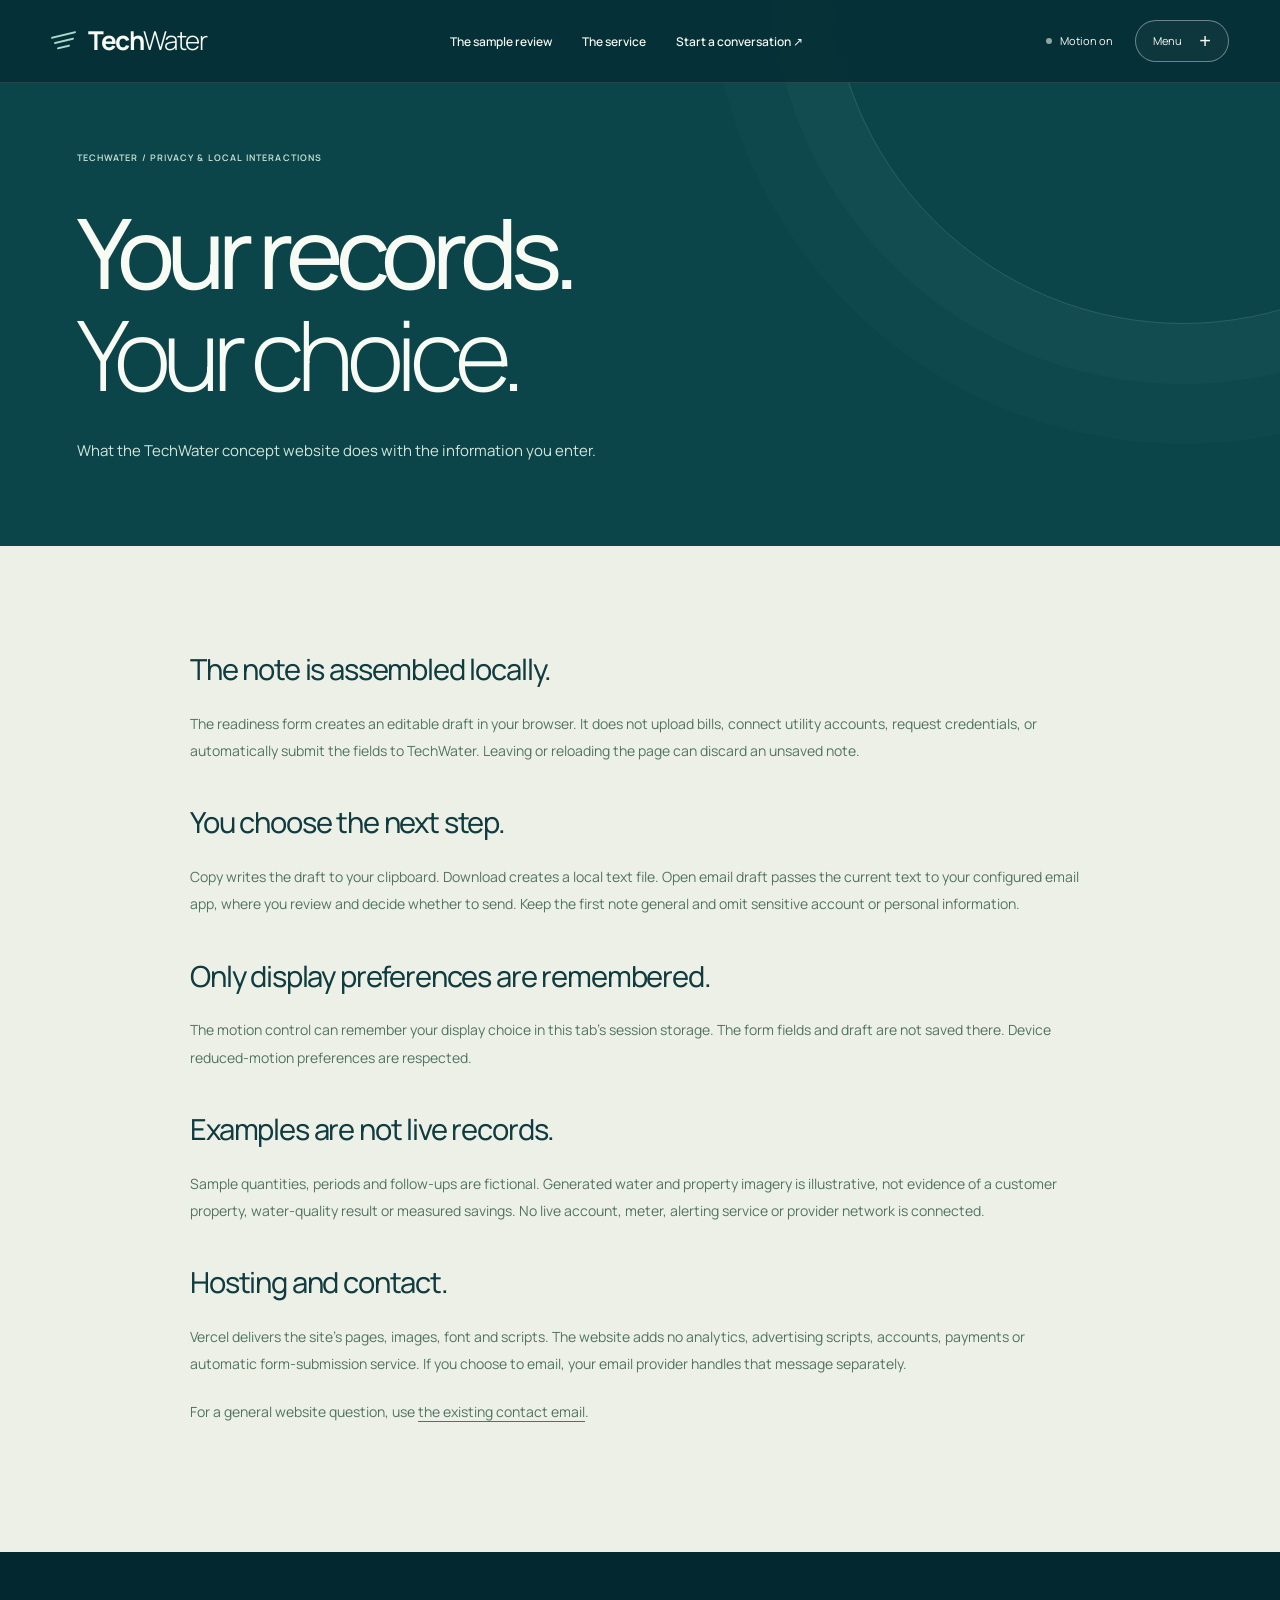
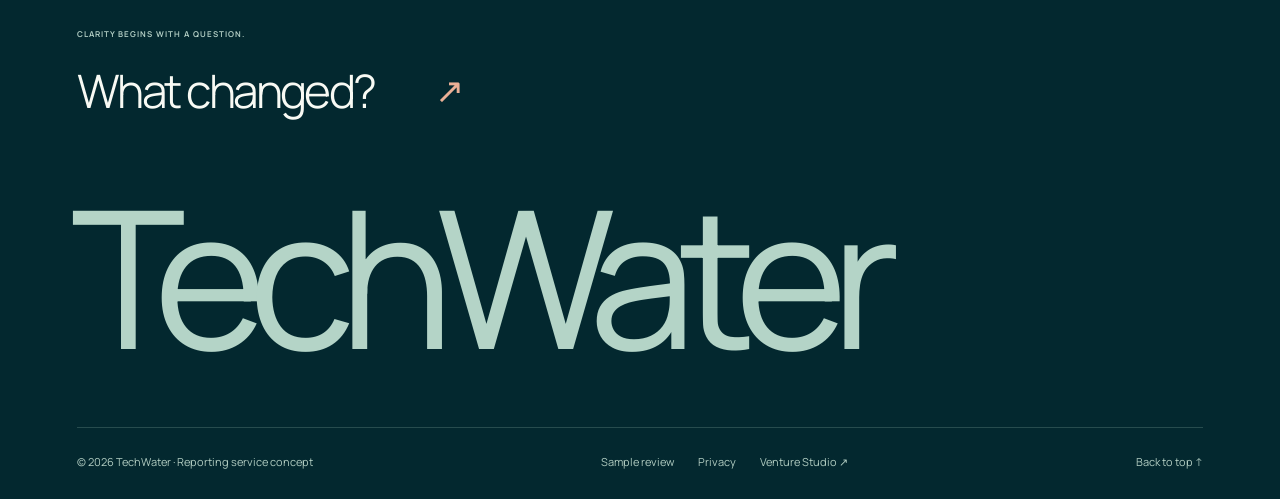
==== privacy/index.html @ 606f08ea "Redesign TechWater with an original water narrative and interactive sample review Introduce four dis" ====
<!doctype html><html lang="en" data-motion="off"><head><meta charset="utf-8"><meta name="viewport" content="width=device-width,initial-scale=1"><meta name="theme-color" content="#073a40"><title>Privacy and local drafts | TechWater</title><meta name="description" content="How TechWater handles local readiness drafts, display preferences, illustrative data and contact choices."><link rel="canonical" href="https://techwater.josephjilovec.com/privacy/"><meta property="og:type" content="website"><meta property="og:site_name" content="TechWater"><meta property="og:title" content="Privacy and local drafts | TechWater"><meta property="og:description" content="How TechWater handles local readiness drafts, display preferences, illustrative data and contact choices."><meta property="og:url" content="https://techwater.josephjilovec.com/privacy/"><meta property="og:image" content="https://techwater.josephjilovec.com/assets/water-horizon-1600.webp"><meta name="twitter:card" content="summary_large_image"><link rel="icon" href="/assets/favicon.svg" type="image/svg+xml"><link rel="preload" as="font" type="font/ttf" href="/assets/fonts/manrope-variable.ttf" crossorigin><link rel="stylesheet" href="/styles.css?v=water-story-1"><script src="/site.js?v=water-story-1" defer></script></head><body class="page-privacy"><a class="skip" href="#main">Skip to content</a><header class="site-header"><a class="brand" href="/" aria-label="TechWater home"><span class="water-mark" aria-hidden="true"><i></i><i></i><i></i></span><span>Tech<b>Water</b></span></a><nav class="desktop-nav" aria-label="Primary"><a href="/sample-review/">The sample review</a><a href="/#scope">The service</a><a href="/start/">Start a conversation ↗</a></nav><div class="header-controls"><button class="motion-toggle only-js" type="button" data-motion aria-pressed="false"><span class="motion-dot" aria-hidden="true"></span><span data-motion-label>Motion on</span></button><button class="menu-button only-js" type="button" data-menu aria-controls="water-menu" aria-expanded="false" aria-haspopup="dialog">Menu <span aria-hidden="true">+</span></button></div><div class="page-progress" aria-hidden="true"></div></header><dialog class="menu-dialog" id="water-menu" aria-labelledby="menu-title"><div class="menu-water" aria-hidden="true"><img class="" src="/assets/water-texture-1600.webp" srcset="/assets/water-texture-640.webp 640w, /assets/water-texture-1000.webp 1000w, /assets/water-texture-1600.webp 1600w" sizes="100vw" width="1600" height="900" alt="" loading="lazy" decoding="async"></div><div class="menu-inner"><div class="menu-top"><a class="brand" href="/"><span class="water-mark" aria-hidden="true"><i></i><i></i><i></i></span><span>Tech<b>Water</b></span></a><button class="close-button" type="button" data-close aria-label="Close menu">Close <span aria-hidden="true">×</span></button></div><p class="eyebrow" id="menu-title">A clearer view of water use</p><nav aria-label="Full site"><a href="/"><small>01</small><span>Water, in context.</span><b aria-hidden="true">↗</b></a><a href="/sample-review/"><small>02</small><span>The sample review.</span><b aria-hidden="true">↗</b></a><a href="/#scope"><small>03</small><span>The reporting service.</span><b aria-hidden="true">↗</b></a><a href="/start/"><small>04</small><span>Start with your records.</span><b aria-hidden="true">↗</b></a></nav><div class="menu-foot"><p>Bill-based reporting.<br>No new hardware required.</p><span>Service concept in development</span></div></div></dialog><main id="main"><section class="inner-hero"><p class="eyebrow">TechWater / Privacy & local interactions</p><h1>Your records.<br><em>Your choice.</em></h1><p>What the TechWater concept website does with the information you enter.</p></section><section class="privacy-section section"><article><h2>The note is assembled locally.</h2><p>The readiness form creates an editable draft in your browser. It does not upload bills, connect utility accounts, request credentials, or automatically submit the fields to TechWater. Leaving or reloading the page can discard an unsaved note.</p><h2>You choose the next step.</h2><p>Copy writes the draft to your clipboard. Download creates a local text file. Open email draft passes the current text to your configured email app, where you review and decide whether to send. Keep the first note general and omit sensitive account or personal information.</p><h2>Only display preferences are remembered.</h2><p>The motion control can remember your display choice in this tab’s session storage. The form fields and draft are not saved there. Device reduced-motion preferences are respected.</p><h2>Examples are not live records.</h2><p>Sample quantities, periods and follow-ups are fictional. Generated water and property imagery is illustrative, not evidence of a customer property, water-quality result or measured savings. No live account, meter, alerting service or provider network is connected.</p><h2>Hosting and contact.</h2><p>Vercel delivers the site’s pages, images, font and scripts. The website adds no analytics, advertising scripts, accounts, payments or automatic form-submission service. If you choose to email, your email provider handles that message separately.</p><p>For a general website question, use <a href="mailto:josephjilovec@pm.me?subject=TechWater%20website%20question">the existing contact email</a>.</p></article></section></main><footer class="site-footer"><div class="footer-heading"><p class="eyebrow">Clarity begins with a question.</p><a href="/start/">What changed?<span aria-hidden="true">↗</span></a></div><div class="footer-wordmark" aria-hidden="true">TechWater</div><div class="footer-bottom"><p>© 2026 TechWater · Reporting service concept</p><nav aria-label="Footer"><a href="/sample-review/">Sample review</a><a href="/privacy/">Privacy</a><a href="https://josephjilovec.com/portfolio/techwater">Venture Studio ↗</a></nav><a href="#main">Back to top ↑</a></div></footer></body></html>
---- styles.css ----
@font-face{font-family:Manrope;src:url('/assets/fonts/manrope-variable.ttf') format('truetype');font-weight:200 800;font-style:normal;font-display:swap}
:root{--deep:#052e35;--ink:#103c40;--teal:#0c6267;--aqua:#abd6cb;--paper:#edf0e6;--white:#f8faf4;--coral:#eab096;--line:#ffffff38;--scroll:0;--dive:0;color-scheme:dark}
*{box-sizing:border-box}html{scroll-behavior:smooth;scroll-padding-top:105px}body{margin:0;background:var(--deep);color:var(--white);font:400 15px/1.75 Manrope,Arial,sans-serif;-webkit-font-smoothing:antialiased}button,input,textarea,select{font:inherit}a{color:inherit;text-decoration:none}button{cursor:pointer;color:inherit}button:disabled{cursor:default}button,a{touch-action:manipulation}button{border:0}img,svg{display:block;max-width:100%;height:auto}h1,h2,h3,p{margin-top:0}p{margin-bottom:1.5em}em{font-style:normal;font-weight:300}button,input,textarea,select{border-radius:0}[hidden]{display:none!important}::selection{background:var(--aqua);color:var(--ink)}a:focus-visible,button:focus-visible,input:focus-visible,textarea:focus-visible,select:focus-visible,summary:focus-visible{outline:3px solid var(--coral);outline-offset:6px}.skip{position:fixed;z-index:200;top:-100px;left:15px;padding:13px 20px;background:var(--paper);color:var(--ink)}.skip:focus{top:12px}.only-js{display:none!important}.js .only-js{display:inline-flex!important}.eyebrow{font-size:9px;font-weight:650;line-height:1.8;letter-spacing:.12em;text-transform:uppercase}.section{padding:105px 6vw}.button{display:inline-flex;align-items:center;justify-content:space-between;gap:35px;border:1px solid transparent;border-radius:40px;min-height:53px;padding:15px 23px;font-size:12px;line-height:1.7;font-weight:600;transition:background .25s,transform .25s,color .25s}.button>span[aria-hidden]{font:400 22px/1 Arial}.button.light{background:var(--paper);color:var(--ink)}.button.light:hover{background:var(--aqua);transform:translateY(-3px)}.button.dark{background:var(--ink);color:var(--white)}.button.dark:hover{background:var(--teal);transform:translateY(-2px)}.button.outline{border-color:#ffffff8f;background:#ffffff08;color:var(--white)}.button.outline:hover{background:var(--paper);color:var(--ink)}.button.border{background:none;border-color:#6d8b85;color:var(--ink)}.button.border:hover{background:var(--ink);color:var(--paper)}.small-note{font-size:11px;line-height:1.9;color:#617a78}
.site-header{position:fixed;inset:0 0 auto;height:83px;padding:0 4vw;background:#052e35dd;backdrop-filter:blur(15px);border-bottom:1px solid #ffffff1c;z-index:70;display:flex;align-items:center;justify-content:space-between;gap:28px}.brand{display:inline-flex;align-items:center;gap:12px;font-size:26px;line-height:1.2;font-weight:720;letter-spacing:-.06em;white-space:nowrap}.brand b{font-weight:320}.water-mark{display:flex;flex-direction:column;gap:4px;width:25px;transform:skewY(-13deg);flex-shrink:0}.water-mark i{height:2px;background:var(--aqua);border-radius:10px}.water-mark i:nth-child(2){width:80%;align-self:center}.water-mark i:nth-child(3){width:55%;align-self:center}.desktop-nav{display:flex;gap:30px;align-items:center}.desktop-nav a{font-size:10px;font-weight:550;position:relative;padding-block:12px}.desktop-nav a:after{content:'';position:absolute;bottom:5px;left:0;width:100%;height:1px;background:var(--aqua);transform:scaleX(0);transform-origin:left;transition:transform .25s}.desktop-nav a:hover:after{transform:scaleX(1)}.header-controls{display:flex;gap:22px;align-items:center}.motion-toggle{display:flex;align-items:center;gap:8px;background:none;padding:12px 0;font-size:9px;white-space:nowrap;min-height:44px}.motion-dot{width:6px;height:6px;border-radius:50%;background:var(--aqua);box-shadow:0 0 0 4px #abd6cb15}.motion-toggle[aria-pressed=true] .motion-dot{background:#90a4a3;box-shadow:none}.menu-button{align-items:center;gap:17px;padding:10px 17px;border:1px solid #ffffff65;border-radius:30px;background:#ffffff09;font-size:11px;min-height:42px}.menu-button span{font:400 20px/1 Arial}.page-progress{position:absolute;bottom:-1px;left:0;height:1px;width:100%;background:var(--coral);transform:scaleX(var(--scroll));transform-origin:left}
/* A continuous water narrative, rendered with ordinary image layers. */
.water-hero{height:100svh;min-height:830px;max-height:1150px;padding:160px 6vw 0;position:relative;isolation:isolate;overflow:hidden;background:#073c43}.hero-water,.hero-shade{position:absolute;inset:0;z-index:-2}.hero-water img{width:100%;height:100%;object-fit:cover;object-position:center;will-change:transform}.hero-shade{z-index:-1;background:linear-gradient(90deg,#042e35df,#042e3566 57%,#042e3510),linear-gradient(0deg,#032830e8,transparent 70%)}.hero-intro{position:relative;z-index:3;max-width:860px}.hero-intro>.eyebrow{font-size:9px;margin:0 0 35px;color:#e5f2e9}.hero-intro h1{font-size:clamp(80px,10.5vw,173px);font-weight:480;line-height:.98;letter-spacing:-.085em;margin:0 0 34px}.hero-intro h1 em{font-weight:300}.hero-lede{font-size:19px;line-height:1.65;letter-spacing:-.02em;margin-bottom:30px}.hero-intro>.button{min-width:245px}.hero-report{position:absolute;right:6vw;top:31%;width:320px;z-index:2}.floating-source{position:absolute;width:200px;padding:19px 22px;border:1px solid #ffffff70;background:#e8f4e025;backdrop-filter:blur(13px);border-radius:3px;color:var(--white);box-shadow:0 15px 40px #001b2233}.floating-source span{display:block;font-size:7px;letter-spacing:.08em;font-weight:600}.floating-source b{display:block;font-size:35px;line-height:1.3;font-weight:450;letter-spacing:-.06em;margin-top:8px}.floating-source small{font-size:8px}.source-a{left:-90px;top:-70px;transform:rotate(-8deg)}.source-b{right:-8px;top:32px;transform:rotate(7deg)}.hero-report-glass{position:relative;margin-top:152px;padding:28px 30px 23px;border:1px solid #ffffff8a;background:#e8f4e034;backdrop-filter:blur(20px);border-radius:4px;box-shadow:0 30px 90px #021a2140;transform:rotate(-3deg)}.hero-report-glass>div:first-child{display:flex;justify-content:space-between;gap:12px;font-size:7px;letter-spacing:.07em}.hero-report-glass i{font-style:normal;color:#d8eadc}.hero-report-glass>strong{display:block;font-size:74px;line-height:1.2;font-weight:380;letter-spacing:-.085em;margin:25px 0 15px}.hero-report-glass>strong>span{font-size:.5em;letter-spacing:-.04em}.hero-report-glass>p{font-size:12px;line-height:1.8;margin-bottom:25px}.hero-report-rule{display:flex;justify-content:space-between;gap:20px;font-size:8px;border-top:1px solid #ffffff57;padding-top:17px}.hero-bottom{position:absolute;left:6vw;right:6vw;bottom:28px;display:flex;align-items:end;justify-content:space-between;gap:35px;font-size:9px;line-height:1.9}.hero-bottom>p{margin:0;max-width:350px}.hero-bottom>a{font-size:10px;display:flex;align-items:center;gap:18px;white-space:nowrap}.hero-bottom>a span{font-size:22px}.hero-bottom>span{font-size:8px;max-width:230px;text-align:right;color:#d1e5df}
.story-section{padding:110px 6vw 75px;position:relative;isolation:isolate;background:#062c32;overflow:clip}.story-water{position:absolute;inset:0;z-index:-2;pointer-events:none}.story-water img{height:100%;width:100%;object-fit:cover;opacity:.17}.story-section:after{content:'';position:absolute;inset:0;z-index:-1;background:linear-gradient(#062f36d9,#062a30a8 50%,#062a30f0)}.story-heading{max-width:1000px;margin-bottom:55px}.story-heading>.eyebrow{color:var(--aqua);margin-bottom:25px}.story-heading h2{font-size:clamp(55px,6.4vw,105px);font-weight:450;line-height:1.04;letter-spacing:-.07em;margin:0 0 27px}.story-heading>p:last-child{font-size:13px;color:#b9d3cc}.story-layout{display:grid;grid-template-columns:1.05fr .95fr;gap:8vw;align-items:start}.story-visual{position:sticky;top:130px;border:1px solid #b8dbcc50;background:#d8f0dc0b;border-radius:5px;min-height:550px;backdrop-filter:blur(12px);overflow:hidden}.story-visual-top{display:flex;justify-content:space-between;gap:20px;padding:25px;font-size:7px;font-weight:600;letter-spacing:.09em;border-bottom:1px solid #b8dbcc25}.story-scenes{height:430px;position:relative}.story-scene{position:absolute;inset:0;opacity:0;transform:translateY(15px);transition:opacity .45s,transform .65s;pointer-events:none;padding:25px}.story-scene.is-current{opacity:1;transform:none}.story-visual-foot{display:flex;justify-content:space-between;align-items:center;gap:20px;padding:20px 25px;border-top:1px solid #b8dbcc25;font-size:6px;letter-spacing:.07em;color:#b9d1ca}.scene-progress{display:flex;gap:6px}.scene-progress i{display:block;width:5px;height:5px;background:#d7ebdf44;border-radius:50%}.scene-progress i.active{background:var(--coral)}.story-chapters{min-width:0}.story-chapter{min-height:78svh;display:flex;flex-direction:column;justify-content:center;padding:60px 0;scroll-margin-top:135px}.story-chapter>.eyebrow{font-size:8px;color:var(--aqua);margin-bottom:25px}.story-chapter h3{font-size:clamp(33px,3.7vw,62px);line-height:1.13;font-weight:410;letter-spacing:-.06em;margin:0 0 28px}.story-chapter>p:not(.eyebrow){font-size:14px;line-height:1.95;max-width:470px;color:#d0e2db}.story-chapter>.chapter-note{padding-top:22px;border-top:1px solid #bad7cb3b;font-size:11px!important;color:#a5c4bb!important;max-width:420px!important}.inline-scene{display:none}.scene-sources{height:100%;position:relative}.source-card{position:absolute;width:240px;background:#f2f4e7;color:var(--ink);padding:24px 26px;box-shadow:0 15px 35px #001b2530;border-radius:3px;left:3%;top:30px;transform:rotate(-7deg)}.source-card+ .source-card{left:auto;right:1%;top:175px;transform:rotate(7deg);background:#cae4d6}.source-card>div{display:flex;justify-content:space-between;gap:20px;font-size:7px;font-weight:650;letter-spacing:.07em;border-bottom:1px solid #7c999073;padding-bottom:15px}.source-card strong{display:block;font-size:43px;line-height:1.25;letter-spacing:-.065em;font-weight:450;margin-top:18px}.source-card p{font-size:10px;margin:6px 0 22px}.source-bottom{font-size:6px;letter-spacing:.06em;border-top:1px solid #7c999073;display:block;padding-top:14px}.scene-comparison{padding:17px 7px}.scene-comparison>.eyebrow{color:var(--aqua);font-size:7px}.scene-number{font-size:90px;font-weight:350;line-height:1.1;letter-spacing:-.09em;margin:23px 0 13px}.scene-number>span{font-size:.5em}.scene-comparison>p{font-size:14px;line-height:1.8;color:#d2e5dc}.mini-bars{margin:25px 0 25px}.mini-bars>div{display:grid;grid-template-columns:13px 1fr 83px;align-items:center;gap:12px;margin-bottom:17px;font-size:8px}.mini-bars i{display:block;width:var(--bar);height:9px;background:var(--aqua);border-radius:10px}.mini-bars>div:last-child i{background:var(--coral)}.mini-bars b{font-weight:450;white-space:nowrap;text-align:right}.scene-unit{font-size:6px;letter-spacing:.08em;color:#b7d3c8}.scene-context{height:100%;position:relative;display:flex;align-items:center;justify-content:center;flex-direction:column;padding-top:45px}.scene-context>.eyebrow{position:absolute;top:10px;left:5px;font-size:7px;color:var(--aqua)}.question-orb{width:150px;height:150px;display:flex;align-items:center;justify-content:center;border:1px solid #d1eddd8a;border-radius:50%;font-size:85px;line-height:1;font-weight:250;box-shadow:0 0 0 24px #d1eddd08,0 0 0 48px #d1eddd04}.context-orbit{position:absolute;border:1px solid #d1eddd73;border-radius:25px;padding:8px 13px;font-size:9px;background:#0e434bd9}.orbit-one{left:0;top:85px}.orbit-two{right:0;top:147px}.orbit-three{left:14%;top:245px}.scene-context>p{text-align:center;margin:48px 0 0;font-size:12px;color:#ccdfd5;line-height:1.9}.scene-action{padding:10px 5px}.scene-action>div:first-child{display:flex;justify-content:space-between;align-items:center;gap:15px;font-size:6px;color:var(--aqua)}.scene-action>div>b{font-size:6px;font-weight:550;border:1px solid #a3c7b87d;border-radius:20px;padding:5px 7px;white-space:nowrap}.scene-action h3{font-size:35px;font-weight:350;letter-spacing:-.06em;line-height:1.2;margin:40px 0 19px}.scene-action>p{font-size:11px;color:#c7e0d5}.scene-action dl{margin:23px 0}.scene-action dl>div{display:grid;grid-template-columns:70px 1fr;gap:20px;border-top:1px solid #a3c7b84d;padding:15px 0;font-size:9px}.scene-action dt{font-weight:600}.scene-action dd{margin:0;color:#c0dace}.story-ending{display:flex;justify-content:space-between;align-items:center;gap:40px;margin-top:30px;padding-top:40px;border-top:1px solid #9ebfb54f}.story-ending p{font-size:13px;line-height:1.9;color:#c6ded3;margin:0}.story-ending .button{font-size:11px}
.property-section{height:750px;padding:90px 6vw;position:relative;isolation:isolate;display:flex;align-items:end;overflow:hidden}.property-section figure{position:absolute;inset:0;z-index:-2;margin:0}.property-section img{width:100%;height:100%;object-fit:cover;object-position:center}.property-section figcaption{position:absolute;bottom:20px;left:6vw;font-size:8px;color:#e9f0e5;z-index:2}.property-shade{position:absolute;inset:0;z-index:-1;background:linear-gradient(90deg,#062e36d4,#062e3630 75%),linear-gradient(0deg,#062c35b9,transparent)}.property-section>div:last-child{max-width:780px}.property-section h2{font-size:clamp(60px,7vw,115px);font-weight:420;letter-spacing:-.075em;line-height:1.04;margin:25px 0 30px}.property-section p:not(.eyebrow){max-width:440px;font-size:14px;line-height:1.9;color:#e6eee3}.scope-section{display:grid;grid-template-columns:1fr 1fr;gap:70px 8vw;background:var(--paper);color:var(--ink)}.scope-section>.scope-boundary{grid-column:1/-1}.scope-section h2{font-size:clamp(43px,4.8vw,78px);line-height:1.1;font-weight:450;letter-spacing:-.065em;margin:28px 0}.scope-section>div>p:not(.eyebrow){font-size:14px;line-height:1.95;color:#526f6d;max-width:530px}.scope-label{font-size:7px;font-weight:650;letter-spacing:.08em;border-bottom:1px solid #9eb5ad;padding-bottom:7px;display:inline-block;margin-top:13px}.scope-list article{display:grid;grid-template-columns:30px 1fr;gap:25px;padding:28px 0;border-top:1px solid #b0c1b8}.scope-list article:last-child{border-bottom:1px solid #b0c1b8}.scope-list article>span{font-size:9px;padding-top:8px;color:#5c817b}.scope-list h3{font-size:27px;line-height:1.3;letter-spacing:-.04em;font-weight:450;margin:0 0 15px}.scope-list p{font-size:12px;line-height:1.9;color:#5c7772;margin:0;max-width:420px}.scope-boundary{display:flex;justify-content:space-between;align-items:start;gap:50px;border-top:1px solid #a8bdb4;padding-top:32px}.scope-section .scope-boundary>p{font-size:11px!important;margin:0;max-width:780px}.scope-boundary>a{font-size:10px;white-space:nowrap;border-bottom:1px solid #799e91;padding-bottom:4px;margin-top:5px}.next-section{background:#0d4b4f;display:grid;grid-template-columns:1.2fr .8fr;gap:25px 8vw;align-items:end}.next-section>.eyebrow{grid-column:1/-1;margin:0;color:var(--aqua)}.next-section h2{font-size:clamp(55px,6.5vw,105px);font-weight:400;line-height:1.06;letter-spacing:-.07em;margin:0}.next-section>div{max-width:370px;padding-bottom:6px}.next-section>div>p{font-size:14px;line-height:1.9;color:#c5dcd1;margin-bottom:28px}.site-footer{padding:75px 6vw 28px;background:#03282f;overflow:hidden}.footer-heading>.eyebrow{font-size:8px;color:#b6d1c7;margin-bottom:20px}.footer-heading>a{display:inline-flex;align-items:center;gap:60px;font-size:clamp(26px,3.6vw,55px);letter-spacing:-.055em;line-height:1.3;font-weight:350}.footer-heading>a>span{font:400 35px Arial;color:var(--coral)}.footer-wordmark{font-size:15vw;line-height:1.15;font-weight:420;letter-spacing:-.09em;color:#b4d4c7;margin:45px -6px 40px}.footer-bottom{display:flex;justify-content:space-between;align-items:center;gap:30px;border-top:1px solid #a7ccbb38;padding-top:24px;color:#b1ccc1;font-size:8px}.footer-bottom p{margin:0}.footer-bottom nav{display:flex;gap:24px}.footer-bottom>a{white-space:nowrap}
/* Readable linked pages for the actual service and inquiry. */
.inner-hero{padding:150px 6vw 80px;background:#0b454a;position:relative;overflow:hidden}.inner-hero:after{content:'';position:absolute;width:55vw;height:55vw;right:-20%;top:-70%;border:1px solid #c6e5d52b;border-radius:50%;box-shadow:0 0 0 60px #c6e5d506,0 0 0 120px #c6e5d504}.inner-hero>.eyebrow{color:#c1dfd1;margin-bottom:35px}.inner-hero h1{font-size:clamp(60px,7.6vw,125px);font-weight:450;line-height:1.05;letter-spacing:-.075em;margin:0 0 32px;position:relative;z-index:1}.inner-hero>p:last-child{font-size:15px;line-height:1.9;max-width:650px;color:#d2e6da;position:relative;z-index:1;margin:0}.review-section{background:var(--paper);color:var(--ink);padding-top:50px}.review-meta{display:flex;justify-content:space-between;align-items:center;gap:25px;padding-bottom:27px;border-bottom:1px solid #afc2b7;font-size:8px;font-weight:650;letter-spacing:.05em}.review-meta button,.static-report{font:500 10px Manrope,Arial;background:none;padding:5px 0;border-bottom:1px solid #8ca99c;letter-spacing:0}.review-meta .static-report{margin-left:auto}.js .review-meta .static-report{display:none}.review-source{display:grid;grid-template-columns:1fr 1fr;gap:8vw;padding:65px 0 70px;align-items:center}.review-section h2{font-size:clamp(32px,3.6vw,56px);font-weight:450;letter-spacing:-.055em;line-height:1.15;margin:23px 0}.review-source>div>p:not(.eyebrow){font-size:13px;color:#607b73;max-width:430px;line-height:1.9}.review-source table{border-collapse:collapse;width:100%;text-align:left;font-size:12px}.review-source caption{text-align:left;font-size:8px;font-weight:650;padding-bottom:20px}.review-source td,.review-source th{padding:19px 10px 19px 0;border-top:1px solid #a7bdb1;white-space:nowrap}.review-source thead th{font-size:8px;text-transform:uppercase;letter-spacing:.07em;color:#4f7669}.review-source tbody th{font-weight:550}.comparison-section{border-top:1px solid #9eb8aa;padding:65px 0 60px}.comparison-heading{display:flex;align-items:end;justify-content:space-between;gap:40px;margin-bottom:40px}.comparison-heading h2{margin-bottom:0}.comparison-controls{display:flex;border:1px solid #88a89a;border-radius:25px;padding:4px;gap:4px;white-space:nowrap}.comparison-controls button{font-size:10px;padding:10px 15px;border-radius:25px;background:transparent;color:var(--ink)}.comparison-controls button[aria-pressed=true]{background:var(--ink);color:var(--paper)}.usage-chart{background:#dae5d9;border:1px solid #c3d3c5;border-radius:5px;padding:40px 45px 30px}.chart-row{display:grid;grid-template-columns:100px 1fr 150px;gap:30px;align-items:center;padding:15px 0}.chart-row>div:first-child strong{display:block;font-size:13px;font-weight:550}.chart-row>div:first-child span{font-size:9px;color:#58776a}.usage-track{height:17px;background:#9fbaab50;border-radius:20px;overflow:hidden}.usage-track i{display:block;height:100%;background:var(--teal);border-radius:20px;transition:width .65s cubic-bezier(.16,1,.3,1)}.chart-row:nth-child(2) .usage-track i{background:#b37c64}.chart-row>b{font-size:13px;text-align:right;font-weight:600}.change-callout{display:flex;align-items:center;gap:40px;border-top:1px solid #9eb9a9;margin-top:30px;padding-top:25px}.change-callout>strong{font-size:68px;line-height:1.2;font-weight:350;letter-spacing:-.08em;white-space:nowrap}.change-callout>p{font-size:12px;line-height:1.9;color:#4e7263;margin:0;max-width:370px}.formula-line{display:flex;align-items:center;justify-content:center;gap:50px;padding:25px;border-bottom:1px solid #acbfb1;font-size:11px;color:#466e5d}.comparison-section>.small-note{font-size:10px;margin-top:22px;max-width:850px}.context-section{display:grid;grid-template-columns:1fr 1fr;gap:8vw;border-top:1px solid #9eb8aa;padding-top:65px}.context-section>div>p:not(.eyebrow){font-size:13px;color:#587a6b;line-height:1.9}.context-controls{display:flex;flex-wrap:wrap;gap:8px;margin:30px 0}.context-controls button{font-size:9px;border:1px solid #8aaa9b;border-radius:25px;padding:9px 12px;background:none;color:var(--ink)}.context-controls button[aria-pressed=true]{background:var(--ink);color:var(--paper)}.context-response{border-left:2px solid #487c66;padding-left:20px}.context-response>span{font-size:7px;font-weight:650;letter-spacing:.08em;color:#547c68}.context-response p{font-size:13px;line-height:1.9;color:#315b49;margin-top:15px;max-width:480px}.followup-ticket{background:#0b454a;color:var(--paper);padding:32px;border:1px solid #36656a;border-radius:4px;align-self:start}.followup-ticket>div{display:flex;justify-content:space-between;gap:20px;align-items:center;font-size:7px;font-weight:600;letter-spacing:.05em}.followup-ticket>div>b{font-size:6px;border:1px solid #abcbbd77;border-radius:20px;padding:5px 8px;white-space:nowrap}.followup-ticket h3{font-size:30px;font-weight:350;line-height:1.2;letter-spacing:-.05em;margin:35px 0}.followup-ticket dl{margin:0}.followup-ticket dl>div{display:grid;grid-template-columns:80px 1fr;gap:22px;padding:18px 0;border-top:1px solid #9dbfaf54;font-size:10px;line-height:1.9}.followup-ticket dt{font-weight:600}.followup-ticket dd{margin:0;color:#c1dacf}.readiness-section{background:var(--paper);color:var(--ink);display:grid;grid-template-columns:.85fr 1.15fr;gap:10vw;align-items:start;padding-top:75px}.readiness-section aside{position:sticky;top:130px}.readiness-section aside h2{font-size:clamp(32px,3.9vw,63px);font-weight:400;letter-spacing:-.06em;line-height:1.14;margin:24px 0 28px}.readiness-section aside>p:not(.eyebrow){font-size:13px;line-height:1.9;color:#5f7e6f;max-width:410px}.readiness-count{display:flex;align-items:end;gap:25px;border-block:1px solid #a9bfae;padding:23px 0;margin:30px 0}.readiness-count>strong{font-size:75px;font-weight:320;line-height:1;letter-spacing:-.09em}.readiness-count>strong>span{font-size:.42em;color:#789582;letter-spacing:-.05em;padding-left:8px}.readiness-count>span{font-size:7px;letter-spacing:.09em;font-weight:600;padding-bottom:7px}.readiness-section aside .small-note{font-size:10px!important}.readiness-form{min-width:0}.readiness-form fieldset{border:0;padding:0;margin:0 0 30px;min-width:0}.readiness-form legend{font-size:25px;font-weight:450;letter-spacing:-.04em;margin-bottom:25px;padding:0}.check-option{display:flex;gap:17px;align-items:center;padding:19px 0;border-top:1px solid #b0c4b4;cursor:pointer;font-size:12px}.check-option:last-child{border-bottom:1px solid #b0c4b4}.check-option input{appearance:none;width:20px;height:20px;background:none;border:1px solid #819f8c;border-radius:50%;flex-shrink:0;margin:0;cursor:pointer}.check-option input:checked{background:var(--teal);box-shadow:inset 0 0 0 4px var(--paper);border-color:var(--teal)}.readiness-form>label,.draft-result>label{display:block;font-size:11px;font-weight:600;margin:28px 0 12px}.readiness-form>label>span{color:#76917e;font-weight:400}.readiness-form select,.readiness-form textarea{display:block;width:100%;border:1px solid #9fb7a4;border-radius:4px;padding:16px 18px;font-size:12px;line-height:1.9;background:#f8faf0;color:var(--ink)}.readiness-form textarea{resize:vertical}.readiness-form>button[type=submit]{margin-top:25px}.readiness-form>.small-note{font-size:10px;max-width:530px;margin-top:22px}.readiness-form noscript{font-size:12px}.readiness-form noscript a{text-decoration:underline}.draft-result{margin-top:40px;border-top:1px solid #9db9a5;padding-top:35px;scroll-margin-top:110px}.draft-result>h2{font-size:40px;line-height:1.2;font-weight:400;letter-spacing:-.055em;margin:20px 0 30px}.draft-actions{display:flex;flex-wrap:wrap;gap:9px;margin-top:25px}.draft-actions .button{font-size:9px;padding:12px 16px;min-height:45px;gap:15px}.draft-result>p[role=status]{font-size:10px;color:#527760;margin-top:20px;line-height:1.9}.privacy-section{background:var(--paper);color:var(--ink)}.privacy-section>article{max-width:900px;margin:auto}.privacy-section h2{font-size:29px;font-weight:450;line-height:1.3;letter-spacing:-.04em;margin:40px 0 21px}.privacy-section h2:first-child{margin-top:0}.privacy-section p{font-size:14px;line-height:1.95;color:#527364}.privacy-section a{text-decoration:underline;text-underline-offset:4px}
/* Native accessible overlays and a calm motion layer. */
dialog:not([open]){display:none}dialog{border:0;padding:0;color:var(--white);background:var(--deep);overscroll-behavior:contain}dialog::backdrop{background:#022329dc;backdrop-filter:blur(10px)}html:has(dialog[open]){overflow:hidden}.menu-dialog{inset:0;margin:0;width:100%;max-width:none;height:100%;max-height:none;overflow-y:auto;isolation:isolate}.menu-water{position:absolute;inset:0;z-index:-2}.menu-water img{width:100%;height:100%;object-fit:cover;opacity:.25}.menu-dialog:after{content:'';position:absolute;inset:0;background:#062c34ab;z-index:-1;pointer-events:none}.menu-inner{padding:27px 6vw 40px;min-height:100%;display:flex;flex-direction:column}.menu-top{display:flex;justify-content:space-between;align-items:center;gap:30px;padding-bottom:25px;border-bottom:1px solid #c0dbcc40}.close-button{display:flex;align-items:center;gap:20px;border:1px solid #d1e6d985;background:none;border-radius:30px;font-size:11px;padding:10px 17px;min-height:44px}.close-button span{font:400 23px/1 Arial}.menu-inner>.eyebrow{margin:35px 0 16px;color:var(--aqua);font-size:8px}.menu-inner nav{flex:1}.menu-inner nav>a{display:flex;gap:35px;align-items:center;padding:25px 0;border-bottom:1px solid #c0dbcc40;transition:color .3s,padding .3s}.menu-inner nav>a:hover{color:var(--aqua);padding-left:15px}.menu-inner nav small{font-size:9px;color:var(--aqua);min-width:20px}.menu-inner nav span{font-size:clamp(35px,5.3vw,85px);font-weight:350;letter-spacing:-.065em;line-height:1.18}.menu-inner nav b{font:400 42px/1 Arial;margin-left:auto;color:var(--aqua)}.menu-foot{display:flex;justify-content:space-between;align-items:end;gap:35px;padding-top:35px;font-size:9px;color:#bed7c9}.menu-foot p{margin:0;line-height:1.9}.menu-foot>span{font-size:8px}.report-dialog{width:min(1000px,94vw);max-height:90svh;margin:auto;overflow-y:auto;background:#edf0e6;color:var(--ink);border-radius:5px}.report-dialog-top{position:sticky;top:0;z-index:2;background:var(--deep);color:var(--paper);display:flex;justify-content:space-between;align-items:center;gap:30px;padding:22px 25px;font-size:10px}.report-dialog-top button{padding:8px 12px;border:1px solid #ffffff80;border-radius:25px;background:none;font-size:10px}.report-dialog>img{width:100%;height:auto;background:white}.report-dialog>p{font-size:10px;line-height:1.8;margin:20px 25px}.report-dialog>p a{text-decoration:underline;text-underline-offset:3px}
@keyframes waterDrift{0%,100%{transform:scale(1.015) translateY(0)}50%{transform:scale(1.06) translateY(-8px)}}@keyframes reportFloat{0%,100%{transform:translateY(0)}50%{transform:translateY(-12px)}}@keyframes overlayIn{from{opacity:0;transform:translateY(18px)}to{opacity:1;transform:translateY(0)}}html[data-motion=on] .hero-water img{animation:waterDrift 24s ease-in-out infinite}html[data-motion=on] .hero-report{animation:reportFloat 8s ease-in-out infinite}html[data-motion=on] dialog[open] .menu-inner{animation:overlayIn .4s ease-out both}.js.reveal-ready [data-reveal]{transition:opacity .8s,transform 1s cubic-bezier(.16,1,.3,1)}.js.reveal-ready [data-reveal=waiting]{opacity:0;transform:translateY(25px)}html[data-motion=off] *,html[data-motion=off] *:before,html[data-motion=off] *:after{animation:none!important;transition:none!important;scroll-behavior:auto!important}
@media(min-width:1600px){.hero-report{width:390px;right:8vw;top:32%}.floating-source{width:230px}.hero-report-glass>strong{font-size:90px}.hero-intro h1{font-size:10.5vw}.water-hero{max-height:1250px}.hero-intro>.eyebrow{margin-bottom:45px}}
@media(max-width:1150px){.desktop-nav{gap:20px}.desktop-nav a{font-size:9px}.header-controls{gap:16px}.brand{font-size:24px}.site-header{gap:20px}.water-hero{padding-top:155px}.hero-intro h1{font-size:10.3vw}.hero-report{right:5vw;width:280px;top:34%}.floating-source{width:180px;padding:17px 19px}.floating-source b{font-size:31px}.source-a{left:-45px;top:-65px}.hero-report-glass{padding:25px 26px 22px;margin-top:145px}.hero-report-glass>strong{font-size:65px}.hero-intro{max-width:700px}.hero-lede{font-size:17px}.story-layout{gap:6vw;grid-template-columns:1fr 1fr}.story-visual{min-height:515px}.story-scenes{height:400px}.source-card{width:210px;padding:23px}.source-card strong{font-size:37px}.source-card+.source-card{top:163px}.scene-number{font-size:80px}.story-chapter{min-height:75svh}.scene-action h3{font-size:29px}.scene-action dl>div{grid-template-columns:60px 1fr;gap:15px}.context-orbit{font-size:8px}.orbit-three{left:4%;top:245px}.story-visual-top{padding:22px;font-size:6px}.story-visual-foot{padding-inline:22px;font-size:5px}.scope-section{gap:60px 6vw}.scope-list h3{font-size:24px}.scope-boundary{gap:35px}.readiness-section{gap:7vw}.section{padding-block:85px}.chart-row{grid-template-columns:85px 1fr 130px;gap:25px}.usage-chart{padding:32px}.followup-ticket{padding:27px}}
@media(max-width:900px){.site-header{height:76px}.desktop-nav{gap:17px}.desktop-nav a:last-child{display:none}.header-controls{gap:15px}.motion-toggle{font-size:8px}.brand{font-size:23px;gap:9px}.menu-button{font-size:10px;padding:9px 14px}.water-hero{min-height:850px;padding-top:145px}.hero-intro h1{font-size:11vw;max-width:600px}.hero-intro>.eyebrow{font-size:8px;max-width:400px}.hero-report{width:250px;right:5vw;top:38%}.hero-report-glass{padding:22px;margin-top:135px}.hero-report-glass>strong{font-size:60px;margin-top:24px}.hero-report-glass>p{font-size:11px}.floating-source{width:160px;padding:15px}.source-a{left:-25px}.source-b{right:-2px;top:35px}.floating-source b{font-size:28px}.floating-source span{font-size:6px}.hero-lede{font-size:16px;max-width:280px}.hero-intro>.button{min-width:220px;font-size:11px}.hero-bottom{font-size:8px;gap:25px}.hero-bottom>p{max-width:270px}.hero-bottom>span{max-width:160px;font-size:7px}.story-heading h2{font-size:7.3vw}.story-layout{gap:5vw}.story-visual{top:120px;min-height:470px}.story-scenes{height:355px}.story-scene{padding:20px}.source-card{width:170px;padding:20px}.source-card>div{font-size:5px}.source-card strong{font-size:30px}.source-card p{font-size:8px}.source-card+.source-card{top:145px;right:0}.source-card{left:0}.source-bottom{font-size:5px}.scene-comparison{padding:12px 0}.scene-number{font-size:65px;margin-top:20px}.scene-comparison>p{font-size:11px}.mini-bars>div{grid-template-columns:10px 1fr 65px;gap:8px;font-size:6px}.scene-unit{font-size:5px}.story-visual-foot{font-size:4px;padding-inline:18px;gap:10px}.scene-progress{gap:4px}.scene-progress i{width:4px;height:4px}.story-chapter h3{font-size:4.5vw}.story-chapter>p:not(.eyebrow){font-size:13px}.story-chapter>.chapter-note{font-size:10px!important}.scene-action{padding:5px 0}.scene-action>div:first-child{font-size:5px;gap:10px}.scene-action>div>b{font-size:5px;padding:4px}.scene-action h3{font-size:25px;margin-top:33px}.scene-action>p{font-size:10px}.scene-action dl{margin-block:20px}.scene-action dl>div{font-size:8px;grid-template-columns:52px 1fr;gap:12px;padding-block:13px}.question-orb{width:120px;height:120px;font-size:70px;box-shadow:0 0 0 20px #d1eddd08,0 0 0 40px #d1eddd04}.context-orbit{font-size:7px;padding:7px 10px}.orbit-one{top:80px}.orbit-two{top:135px}.orbit-three{top:215px}.scene-context>p{font-size:11px;margin-top:45px}.scene-context>.eyebrow{font-size:6px}.scope-section{grid-template-columns:1fr;gap:35px}.scope-section h2{font-size:7vw}.scope-section>div>p:not(.eyebrow){max-width:700px}.scope-list{max-width:850px}.scope-list h3{font-size:27px}.scope-list p{max-width:650px}.scope-boundary{margin-top:10px}.scope-boundary>a{white-space:normal;min-width:150px;font-size:9px}.next-section{gap:25px 6vw}.next-section h2{font-size:7vw}.next-section>div>p{font-size:12px}.next-section .button{font-size:11px;padding-inline:20px;gap:23px}.review-source{gap:6vw}.review-section h2{font-size:4.2vw}.review-source table{font-size:11px}.chart-row{grid-template-columns:75px 1fr 115px;gap:20px}.chart-row>b{font-size:12px}.chart-row>div:first-child strong{font-size:12px}.usage-chart{padding:30px}.context-section{grid-template-columns:1fr;gap:30px}.context-controls button{font-size:10px}.followup-ticket{max-width:650px;padding:33px}.followup-ticket h3{font-size:34px}.followup-ticket dl>div{font-size:11px;grid-template-columns:95px 1fr}.readiness-section{grid-template-columns:.8fr 1.2fr;gap:6vw}.readiness-section aside h2{font-size:4.6vw}.readiness-section aside>p:not(.eyebrow){font-size:12px}.check-option{font-size:11px;gap:13px}.readiness-form legend{font-size:23px}.readiness-count>strong{font-size:63px}.readiness-count{gap:18px}.readiness-count>span{font-size:6px}}
@media(max-width:700px){html{scroll-padding-top:94px}.section{padding:65px 6vw}.site-header{height:auto;min-height:74px;flex-wrap:wrap;padding-block:13px;padding-inline:6vw;gap:13px}.brand{font-size:23px;gap:8px}.water-mark{width:21px;gap:3px}.desktop-nav{display:flex;order:3;flex-basis:100%;justify-content:space-between;gap:15px}.desktop-nav a{font-size:10px;padding-block:5px}.desktop-nav a:last-child{display:block}.js .site-header{height:74px;padding-block:0;flex-wrap:nowrap}.js .desktop-nav{display:none}.header-controls{gap:13px}.motion-toggle{font-size:8px;gap:6px;min-height:44px}.motion-dot{width:5px;height:5px}.menu-button{font-size:10px;gap:10px;padding:10px 13px;min-height:42px}.menu-button span{font-size:18px}.water-hero{height:auto;min-height:1010px;max-height:none;padding:128px 6vw 0}.hero-water img{object-position:61% center}.hero-shade{background:linear-gradient(0deg,#032830ed,#042e3520 70%),linear-gradient(90deg,#042e358a,#042e350a)}.hero-intro>.eyebrow{font-size:7px;line-height:1.9;max-width:280px;margin-bottom:25px}.hero-intro h1{font-size:17vw;line-height:1.02;letter-spacing:-.08em;margin:0 0 23px}.hero-lede{font-size:14px;line-height:1.8;max-width:300px;margin-bottom:24px}.hero-intro>.button{font-size:10px;min-height:48px;min-width:220px;padding:13px 20px}.hero-report{position:relative;right:auto;top:auto;width:250px;margin:94px auto 0;transform:rotate(0deg)}.floating-source{width:145px;padding:14px 16px}.source-a{left:-28px;top:-60px}.source-b{right:-24px;top:-14px}.floating-source span{font-size:5px}.floating-source b{font-size:27px;margin-top:6px}.floating-source small{font-size:7px}.hero-report-glass{margin-top:0;padding:22px 24px 20px;transform:rotate(-3deg)}.hero-report-glass>div:first-child{font-size:5.5px;gap:12px}.hero-report-glass>strong{font-size:61px;margin:23px 0 14px}.hero-report-glass>p{font-size:11px;margin-bottom:22px}.hero-report-rule{font-size:7px;padding-top:14px}.hero-bottom{bottom:22px;left:6vw;right:6vw;display:grid;grid-template-columns:1fr auto;gap:16px 20px;font-size:7px}.hero-bottom>p{max-width:240px;line-height:1.9}.hero-bottom>a{font-size:8px;gap:8px}.hero-bottom>a span{font-size:18px}.hero-bottom>span{grid-column:1/-1;text-align:left;max-width:none;font-size:6px}.hero-bottom>span br{display:none}.story-section{padding:70px 6vw 55px}.story-heading{margin-bottom:30px}.story-heading>.eyebrow{font-size:8px;margin-bottom:21px}.story-heading h2{font-size:10.5vw;line-height:1.1;margin-bottom:22px}.story-heading>p:last-child{font-size:11px}.story-layout{display:block}.story-visual{display:none}.story-chapter{min-height:0;padding:50px 0 15px;scroll-margin-top:100px;border-top:1px solid #a4c5b53d}.story-chapter>.eyebrow{font-size:7px;margin-bottom:23px}.story-chapter h3{font-size:9.2vw;line-height:1.15;margin-bottom:23px}.story-chapter>p:not(.eyebrow){font-size:13px;line-height:1.95}.story-chapter>.chapter-note{font-size:10px!important;line-height:1.9;max-width:none!important;padding-top:18px}.inline-scene{display:block;min-height:340px;border:1px solid #add2bb40;border-radius:5px;padding:23px;margin:28px 0 35px;background:#c6e5d50a;overflow:hidden}.inline-scene .scene-sources{height:310px}.inline-scene .source-card{width:185px;left:0;top:10px;padding:21px}.inline-scene .source-card+.source-card{left:auto;right:0;top:135px}.inline-scene .source-card>div{font-size:5px}.inline-scene .source-card strong{font-size:33px}.inline-scene .source-card p{font-size:9px}.inline-scene .scene-comparison{padding:5px 3px}.inline-scene .scene-number{font-size:78px;margin-top:20px}.inline-scene .scene-comparison>p{font-size:12px}.inline-scene .mini-bars{margin-block:24px}.inline-scene .mini-bars>div{font-size:8px;grid-template-columns:10px 1fr 70px;gap:9px}.inline-scene .scene-unit{font-size:6px}.inline-scene .scene-context{min-height:300px;padding-top:45px}.inline-scene .scene-context>.eyebrow{font-size:6px;top:3px}.inline-scene .question-orb{width:130px;height:130px;font-size:75px}.inline-scene .orbit-one{top:70px;left:0}.inline-scene .orbit-two{top:120px;right:0}.inline-scene .orbit-three{top:208px;left:2%}.inline-scene .scene-context>p{font-size:11px;margin-top:45px}.inline-scene .scene-action h3{font-size:32px}.inline-scene .scene-action>p{font-size:11px}.inline-scene .scene-action>div:first-child{font-size:5px;gap:8px}.inline-scene .scene-action>div>b{font-size:5px}.inline-scene .scene-action dl>div{font-size:9px;grid-template-columns:65px 1fr;gap:15px;padding-block:15px}.inline-scene:has(.scene-action){min-height:365px}.story-ending{display:block;margin-top:10px;padding-top:30px}.story-ending p{font-size:12px;margin-bottom:25px}.story-ending .button{font-size:10px;min-height:48px}.property-section{height:640px;padding:65px 6vw}.property-section img{object-position:61% center}.property-shade{background:linear-gradient(0deg,#062e36e6,#062e3620 80%),linear-gradient(90deg,#062e3560,transparent)}.property-section h2{font-size:12vw;line-height:1.1;margin:21px 0 23px}.property-section .eyebrow{font-size:7px}.property-section p:not(.eyebrow){font-size:12px;max-width:350px}.property-section figcaption{font-size:7px;bottom:17px;right:6vw;line-height:1.7}.scope-section{gap:35px}.scope-section>.scope-boundary{grid-column:1}.scope-section h2{font-size:9.5vw;line-height:1.12;margin:23px 0}.scope-section>div>p:not(.eyebrow){font-size:13px;line-height:1.95}.scope-section .eyebrow{font-size:8px}.scope-label{font-size:6px;line-height:1.9;margin-top:8px;max-width:100%;white-space:normal}.scope-list article{grid-template-columns:22px 1fr;gap:20px;padding-block:25px}.scope-list article>span{font-size:8px;padding-top:6px}.scope-list h3{font-size:25px;margin-bottom:15px}.scope-list p{font-size:12px}.scope-boundary{display:block;padding-top:28px;margin-top:0}.scope-section .scope-boundary>p{font-size:10px!important;line-height:1.95}.scope-boundary>a{display:inline-block;margin-top:22px;min-width:0;font-size:10px}.next-section{grid-template-columns:1fr;gap:24px;padding-block:70px}.next-section>.eyebrow{grid-column:1;font-size:8px}.next-section h2{font-size:11.5vw;line-height:1.08}.next-section>div{max-width:370px}.next-section>div>p{font-size:13px;margin-bottom:25px}.next-section .button{font-size:11px;gap:30px}.site-footer{padding:60px 6vw 25px}.footer-heading>.eyebrow{font-size:7px;margin-bottom:18px}.footer-heading>a{font-size:30px;gap:35px}.footer-heading>a>span{font-size:25px}.footer-wordmark{font-size:15vw;margin:42px -2px 33px;letter-spacing:-.09em;white-space:nowrap}.footer-bottom{display:block;font-size:7px;padding-top:23px}.footer-bottom nav{margin-block:21px;gap:20px;font-size:8px;flex-wrap:wrap}.footer-bottom>a{font-size:8px}.inner-hero{padding:125px 6vw 55px}.inner-hero>.eyebrow{font-size:7px;margin-bottom:27px}.inner-hero h1{font-size:12vw;line-height:1.09;letter-spacing:-.075em;margin-bottom:25px}.inner-hero>p:last-child{font-size:13px;line-height:1.95}.inner-hero:after{width:100vw;height:100vw;right:-60%;top:-50%}.review-section{padding-top:35px}.review-meta{display:block;padding-bottom:22px;font-size:6px;line-height:1.9}.review-meta>span{display:block;margin-bottom:15px}.review-meta button,.static-report{font-size:9px}.review-source{grid-template-columns:1fr;gap:25px;padding:40px 0 45px}.review-section h2{font-size:8.7vw;line-height:1.17;margin:20px 0}.review-source .eyebrow,.comparison-heading .eyebrow,.context-section .eyebrow{font-size:7px}.review-source>div>p:not(.eyebrow){font-size:12px}.review-source table{font-size:10px}.review-source td,.review-source th{padding:17px 7px 17px 0}.review-source caption{font-size:7px;padding-bottom:17px}.review-source thead th{font-size:6px}.comparison-section{padding:45px 0}.comparison-heading{display:block;margin-bottom:28px}.comparison-heading h2{margin-bottom:25px}.comparison-controls{width:fit-content}.comparison-controls button{font-size:9px;padding:10px 14px}.usage-chart{padding:24px 18px;border-radius:5px}.chart-row{grid-template-columns:62px 1fr;gap:8px 16px;padding:12px 0}.chart-row>b{grid-column:2;font-size:11px;text-align:left}.chart-row>div:first-child{grid-row:span 2}.chart-row>div:first-child strong{font-size:11px}.chart-row>div:first-child span{font-size:8px}.usage-track{height:12px;align-self:end;margin-bottom:4px}.change-callout{display:block;margin-top:20px;padding-top:20px}.change-callout>strong{font-size:58px}.change-callout>p{font-size:11px;line-height:1.9;margin-top:14px}.formula-line{display:flex;flex-wrap:wrap;gap:7px 15px;padding:22px 0;font-size:9px;line-height:1.9}.comparison-section>.small-note{font-size:9px;line-height:1.95}.context-section{padding-top:45px;gap:25px}.context-section>div>p:not(.eyebrow){font-size:12px}.context-controls{gap:7px;margin-block:25px}.context-controls button{font-size:8px;padding:9px 10px}.context-response{padding-left:17px}.context-response p{font-size:12px;line-height:1.95}.context-response>span{font-size:6px}.followup-ticket{padding:25px 23px}.followup-ticket>div{font-size:6px;gap:15px}.followup-ticket>div>b{font-size:5px;padding:5px 7px}.followup-ticket h3{font-size:29px;margin:27px 0}.followup-ticket dl>div{grid-template-columns:68px 1fr;gap:17px;font-size:9px;padding-block:17px}.readiness-section{grid-template-columns:1fr;gap:40px;padding-top:50px}.readiness-section aside{position:static}.readiness-section aside>.eyebrow{font-size:7px}.readiness-section aside h2{font-size:10vw;line-height:1.12;margin:23px 0}.readiness-section aside>p:not(.eyebrow){font-size:12px}.readiness-count{max-width:350px;margin-block:25px;padding-block:20px;gap:30px}.readiness-count>strong{font-size:68px}.readiness-count>span{font-size:7px}.readiness-section aside #readiness-note{font-size:11px!important}.readiness-section aside .small-note{font-size:9px!important}.readiness-form legend{font-size:25px;margin-bottom:23px}.check-option{font-size:11px;line-height:1.8;gap:15px;padding-block:19px}.check-option input{width:20px;height:20px}.readiness-form>label,.draft-result>label{font-size:10px}.readiness-form select,.readiness-form textarea{font-size:16px;padding:14px 15px;line-height:1.7}.readiness-form>button[type=submit]{font-size:10px;padding:14px 19px;gap:25px}.readiness-form>.small-note{font-size:9px;line-height:1.95}.draft-result{margin-top:35px;padding-top:30px}.draft-result>h2{font-size:36px;margin:20px 0 25px}.draft-result textarea{font-size:12px;line-height:1.95}.draft-actions{gap:8px;margin-top:23px}.draft-actions .button{font-size:8px;padding:12px 14px;min-height:43px;gap:15px}.draft-result>p[role=status]{font-size:9px;line-height:1.9}.privacy-section h2{font-size:24px;line-height:1.35;margin:35px 0 20px}.privacy-section p{font-size:13px;line-height:1.95}.menu-inner{padding:23px 6vw 30px}.menu-top{padding-bottom:23px}.menu-top .brand{font-size:24px}.close-button{padding:9px 14px;font-size:10px;gap:15px}.close-button span{font-size:21px}.menu-inner>.eyebrow{font-size:6px;line-height:1.9;margin:30px 0 12px}.menu-inner nav>a{gap:19px;padding:27px 0}.menu-inner nav small{font-size:7px;min-width:13px}.menu-inner nav span{font-size:8vw;line-height:1.3;letter-spacing:-.06em}.menu-inner nav b{font-size:25px}.menu-foot{display:block;padding-top:30px;font-size:9px}.menu-foot>span{display:block;font-size:7px;margin-top:21px}.report-dialog{width:94vw;max-height:88svh}.report-dialog-top{padding:18px;gap:17px;font-size:8px}.report-dialog-top button{font-size:9px;padding:8px 10px;white-space:nowrap}.report-dialog>p{font-size:9px;margin:18px;line-height:1.9}}
@media(max-width:370px){.brand{font-size:20px}.water-mark{width:18px;gap:3px}.header-controls{gap:9px}.motion-toggle{font-size:7px;gap:5px}.menu-button{font-size:9px;padding:10px 11px;gap:8px}.water-hero{min-height:990px}.hero-intro h1{font-size:18vw}.hero-report{width:225px;margin-top:90px}.floating-source{width:130px;padding:12px 13px}.source-a{left:-12px}.source-b{right:-12px}.hero-report-glass{padding:20px}.hero-report-glass>strong{font-size:56px}.hero-bottom{font-size:6px;gap:12px}.hero-bottom>a{font-size:7px}.hero-bottom>p{max-width:190px}.inline-scene{padding:20px 17px}.inline-scene .source-card{width:155px;padding:17px}.inline-scene .source-card strong{font-size:30px}.inline-scene .source-card>div{font-size:4px;gap:10px}.inline-scene .scene-number{font-size:69px}.inline-scene .context-orbit{font-size:6px;padding:7px 8px}.inline-scene .scene-action h3{font-size:28px}.followup-ticket>div{font-size:5px}.scope-label{font-size:5px}.draft-actions .button{font-size:7px;padding:12px 13px}.footer-bottom nav{gap:17px}}
@media(prefers-reduced-motion:reduce){*,*:before,*:after{animation:none!important;transition:none!important;scroll-behavior:auto!important}.js.reveal-ready [data-reveal=waiting]{opacity:1;transform:none}}
@media print{.site-header,.site-footer,.menu-dialog,.button{display:none!important}body{background:#fff;color:#111}.section{padding:25px}.review-section{color:#111}}

/* Keep controls and supporting text readable at ordinary zoom. */
.desktop-nav a{font-size:12px}.motion-toggle{font-size:11px}.hero-intro>.eyebrow{font-size:10px}.hero-bottom{font-size:10px}.hero-bottom>span{font-size:10px}.hero-report-glass>div:first-child{font-size:9px}.hero-report-rule{font-size:10px}.floating-source span{font-size:9px}.floating-source small{font-size:10px}.story-visual-top,.story-visual-foot,.scene-unit{font-size:9px}.story-chapter>.eyebrow{font-size:10px}.story-chapter>p:not(.eyebrow){font-size:15px}.story-chapter>.chapter-note{font-size:12px!important}.source-card>div,.source-bottom{font-size:9px}.mini-bars>div{font-size:11px}.scene-context>.eyebrow,.scene-action>div:first-child,.scene-action>div>b{font-size:9px}.scene-action dl>div{font-size:12px;grid-template-columns:75px 1fr}.scene-action>p{font-size:13px}.property-section figcaption{font-size:10px}.review-meta{font-size:10px}.context-controls button,.comparison-controls button{font-size:12px;min-height:44px}.footer-bottom,.footer-bottom nav,.footer-bottom>a{font-size:11px}.readiness-count>span{font-size:10px}
@media(min-width:701px) and (max-width:1000px){.desktop-nav{gap:18px}.desktop-nav a{font-size:10px}.site-header{gap:18px}.header-controls{gap:15px}.motion-toggle{font-size:10px}.hero-report-glass>div:first-child{font-size:8px}.story-visual-top,.story-visual-foot{font-size:8px}.mini-bars>div{font-size:9px}.source-card>div,.source-bottom{font-size:7px}.scene-action>div:first-child,.scene-action>div>b{font-size:7px}}
@media(max-width:700px){.motion-toggle{font-size:10px}.desktop-nav a{font-size:11px}.hero-intro>.eyebrow{font-size:9px;max-width:310px}.hero-lede{font-size:15px}.hero-intro>.button{font-size:12px}.hero-report{padding-top:90px;margin-top:80px}.source-a{top:-26px}.source-b{top:15px}.hero-report-glass>div:first-child{font-size:8px}.hero-report-rule{font-size:9px}.floating-source span{font-size:7px}.floating-source small{font-size:9px}.hero-bottom{font-size:9px}.hero-bottom>a{font-size:10px}.hero-bottom>span{font-size:9px}.water-hero{min-height:1080px}.story-heading>.eyebrow,.story-chapter>.eyebrow{font-size:10px}.story-heading>p:last-child{font-size:13px}.story-chapter>p:not(.eyebrow){font-size:15px}.story-chapter>.chapter-note{font-size:12px!important}.inline-scene .source-card>div,.inline-scene .source-bottom{font-size:7px}.inline-scene .scene-unit,.inline-scene .scene-context>.eyebrow{font-size:8px}.inline-scene .scene-action>div:first-child,.inline-scene .scene-action>div>b{font-size:7px}.inline-scene .scene-action dl>div{font-size:11px}.story-ending p{font-size:14px}.story-ending .button{font-size:12px}.property-section .eyebrow{font-size:10px}.property-section p:not(.eyebrow){font-size:14px}.property-section figcaption{font-size:10px}.scope-section .eyebrow{font-size:10px}.scope-section>div>p:not(.eyebrow),.scope-list p{font-size:14px}.scope-label{font-size:9px}.scope-section .scope-boundary>p{font-size:12px!important}.scope-boundary>a{font-size:12px}.next-section>.eyebrow,.footer-heading>.eyebrow{font-size:10px}.next-section>div>p{font-size:14px}.next-section .button{font-size:12px}.footer-bottom,.footer-bottom nav,.footer-bottom>a{font-size:11px}.inner-hero>.eyebrow{font-size:10px}.inner-hero>p:last-child{font-size:15px}.review-meta{font-size:9px}.review-meta button,.static-report{font-size:12px}.review-source .eyebrow,.comparison-heading .eyebrow,.context-section .eyebrow{font-size:10px}.review-source>div>p:not(.eyebrow),.context-section>div>p:not(.eyebrow){font-size:14px}.review-source table{font-size:12px}.review-source caption,.review-source thead th{font-size:10px}.comparison-controls button,.context-controls button{font-size:12px;min-height:44px}.context-controls button{padding:9px 12px}.chart-row>div:first-child span{font-size:10px}.chart-row>div:first-child strong,.chart-row>b{font-size:12px}.change-callout>p{font-size:13px}.formula-line{font-size:11px}.comparison-section>.small-note{font-size:12px}.context-response>span{font-size:9px}.context-response p{font-size:14px}.followup-ticket>div,.followup-ticket>div>b{font-size:8px}.followup-ticket dl>div{font-size:12px;grid-template-columns:74px 1fr;gap:14px}.readiness-section aside>.eyebrow{font-size:10px}.readiness-section aside>p:not(.eyebrow){font-size:14px}.readiness-count>span{font-size:10px}.readiness-section aside #readiness-note{font-size:13px!important}.readiness-section aside .small-note{font-size:12px!important}.check-option{font-size:14px}.readiness-form>label,.draft-result>label{font-size:13px}.readiness-form>button[type=submit]{font-size:12px}.readiness-form>.small-note,.draft-result>p[role=status]{font-size:12px}.draft-actions .button{font-size:12px}.draft-result textarea{font-size:16px}.privacy-section p{font-size:15px}.menu-inner>.eyebrow{font-size:9px}.menu-inner nav small{font-size:10px}.menu-foot{font-size:12px}.menu-foot>span{font-size:10px}.report-dialog-top{font-size:10px}.report-dialog-top button,.report-dialog>p{font-size:12px}}
@media(max-width:370px){.motion-toggle{font-size:9px}.header-controls{gap:9px}.hero-intro>.eyebrow{font-size:8px}.hero-report{margin-top:72px}.floating-source span{font-size:7px}.hero-report-glass>div:first-child{font-size:7px}.hero-bottom{font-size:8px}.hero-bottom>a,.hero-bottom>span{font-size:8px}.inline-scene .source-card>div,.inline-scene .source-bottom{font-size:6px}.inline-scene .scene-action dl>div{font-size:10px}.followup-ticket>div,.followup-ticket>div>b{font-size:7px}}
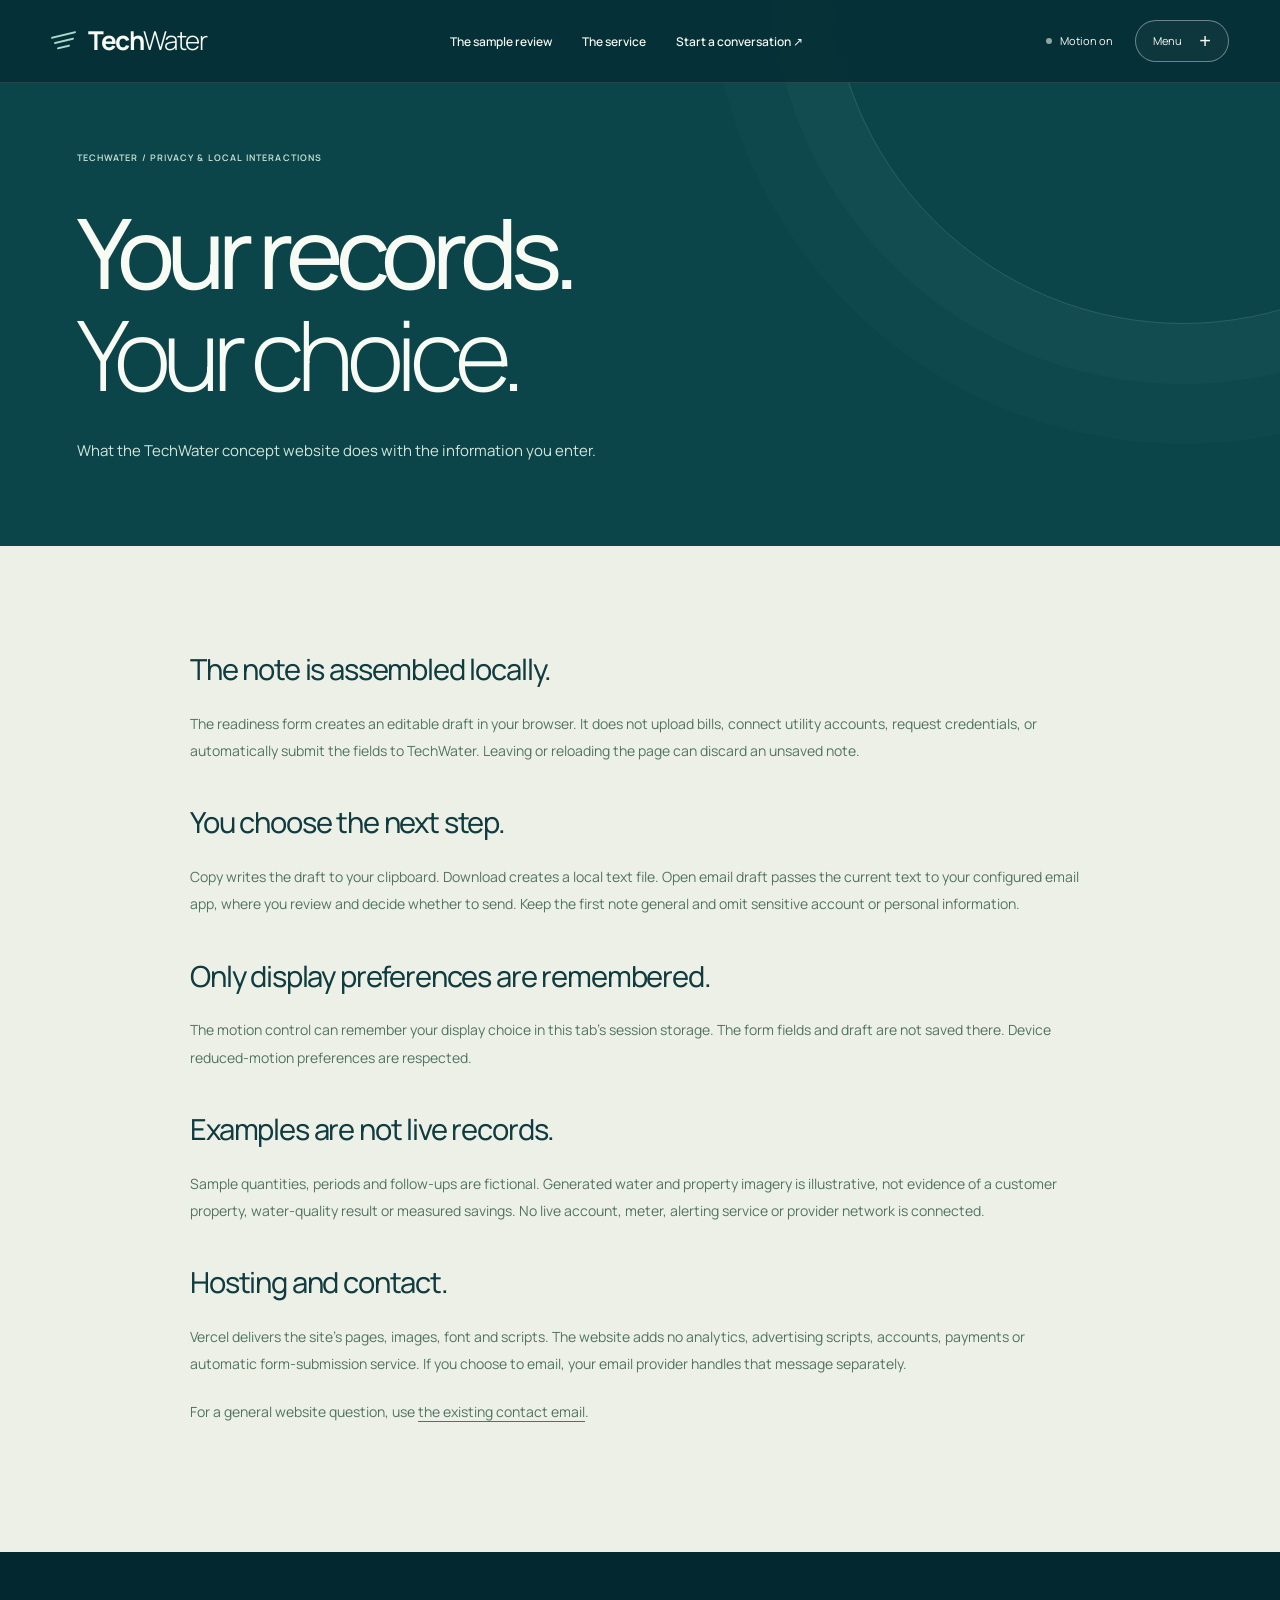
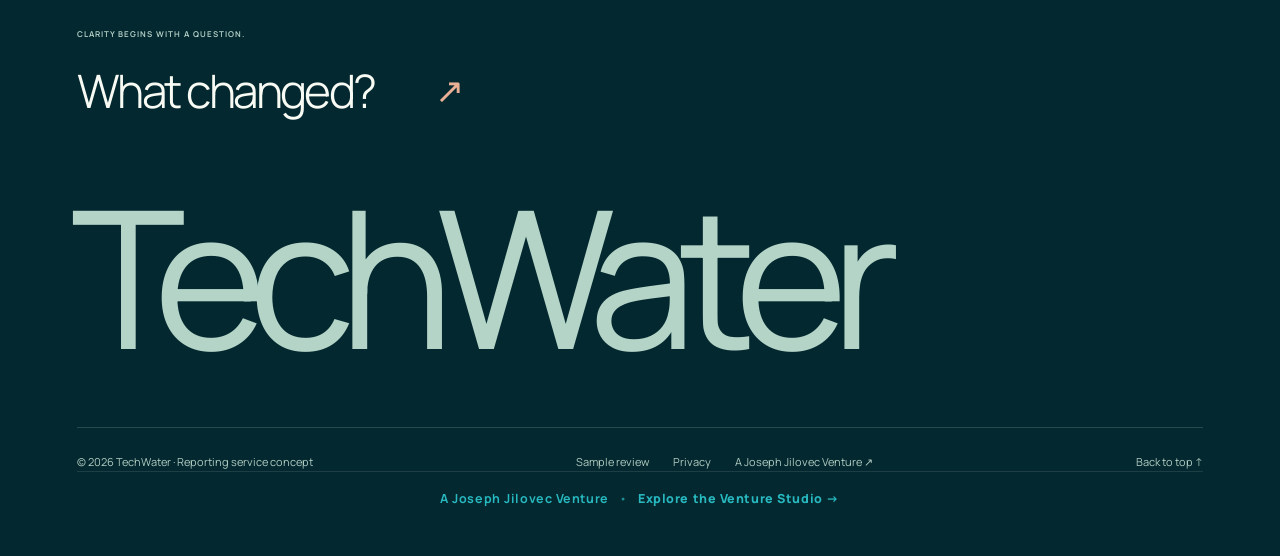
==== commit 50c56b55: "feat: add Joseph Jilovec venture portfolio link and studio navigation bar across pages" ====
--- a/privacy/index.html
+++ b/privacy/index.html
@@ -1 +1 @@
-<!doctype html><html lang="en" data-motion="off"><head><meta charset="utf-8"><meta name="viewport" content="width=device-width,initial-scale=1"><meta name="theme-color" content="#073a40"><title>Privacy and local drafts | TechWater</title><meta name="description" content="How TechWater handles local readiness drafts, display preferences, illustrative data and contact choices."><link rel="canonical" href="https://techwater.josephjilovec.com/privacy/"><meta property="og:type" content="website"><meta property="og:site_name" content="TechWater"><meta property="og:title" content="Privacy and local drafts | TechWater"><meta property="og:description" content="How TechWater handles local readiness drafts, display preferences, illustrative data and contact choices."><meta property="og:url" content="https://techwater.josephjilovec.com/privacy/"><meta property="og:image" content="https://techwater.josephjilovec.com/assets/water-horizon-1600.webp"><meta name="twitter:card" content="summary_large_image"><link rel="icon" href="/assets/favicon.svg" type="image/svg+xml"><link rel="preload" as="font" type="font/ttf" href="/assets/fonts/manrope-variable.ttf" crossorigin><link rel="stylesheet" href="/styles.css?v=water-story-1"><script src="/site.js?v=water-story-1" defer></script></head><body class="page-privacy"><a class="skip" href="#main">Skip to content</a><header class="site-header"><a class="brand" href="/" aria-label="TechWater home"><span class="water-mark" aria-hidden="true"><i></i><i></i><i></i></span><span>Tech<b>Water</b></span></a><nav class="desktop-nav" aria-label="Primary"><a href="/sample-review/">The sample review</a><a href="/#scope">The service</a><a href="/start/">Start a conversation ↗</a></nav><div class="header-controls"><button class="motion-toggle only-js" type="button" data-motion aria-pressed="false"><span class="motion-dot" aria-hidden="true"></span><span data-motion-label>Motion on</span></button><button class="menu-button only-js" type="button" data-menu aria-controls="water-menu" aria-expanded="false" aria-haspopup="dialog">Menu <span aria-hidden="true">+</span></button></div><div class="page-progress" aria-hidden="true"></div></header><dialog class="menu-dialog" id="water-menu" aria-labelledby="menu-title"><div class="menu-water" aria-hidden="true"><img class="" src="/assets/water-texture-1600.webp" srcset="/assets/water-texture-640.webp 640w, /assets/water-texture-1000.webp 1000w, /assets/water-texture-1600.webp 1600w" sizes="100vw" width="1600" height="900" alt="" loading="lazy" decoding="async"></div><div class="menu-inner"><div class="menu-top"><a class="brand" href="/"><span class="water-mark" aria-hidden="true"><i></i><i></i><i></i></span><span>Tech<b>Water</b></span></a><button class="close-button" type="button" data-close aria-label="Close menu">Close <span aria-hidden="true">×</span></button></div><p class="eyebrow" id="menu-title">A clearer view of water use</p><nav aria-label="Full site"><a href="/"><small>01</small><span>Water, in context.</span><b aria-hidden="true">↗</b></a><a href="/sample-review/"><small>02</small><span>The sample review.</span><b aria-hidden="true">↗</b></a><a href="/#scope"><small>03</small><span>The reporting service.</span><b aria-hidden="true">↗</b></a><a href="/start/"><small>04</small><span>Start with your records.</span><b aria-hidden="true">↗</b></a></nav><div class="menu-foot"><p>Bill-based reporting.<br>No new hardware required.</p><span>Service concept in development</span></div></div></dialog><main id="main"><section class="inner-hero"><p class="eyebrow">TechWater / Privacy & local interactions</p><h1>Your records.<br><em>Your choice.</em></h1><p>What the TechWater concept website does with the information you enter.</p></section><section class="privacy-section section"><article><h2>The note is assembled locally.</h2><p>The readiness form creates an editable draft in your browser. It does not upload bills, connect utility accounts, request credentials, or automatically submit the fields to TechWater. Leaving or reloading the page can discard an unsaved note.</p><h2>You choose the next step.</h2><p>Copy writes the draft to your clipboard. Download creates a local text file. Open email draft passes the current text to your configured email app, where you review and decide whether to send. Keep the first note general and omit sensitive account or personal information.</p><h2>Only display preferences are remembered.</h2><p>The motion control can remember your display choice in this tab’s session storage. The form fields and draft are not saved there. Device reduced-motion preferences are respected.</p><h2>Examples are not live records.</h2><p>Sample quantities, periods and follow-ups are fictional. Generated water and property imagery is illustrative, not evidence of a customer property, water-quality result or measured savings. No live account, meter, alerting service or provider network is connected.</p><h2>Hosting and contact.</h2><p>Vercel delivers the site’s pages, images, font and scripts. The website adds no analytics, advertising scripts, accounts, payments or automatic form-submission service. If you choose to email, your email provider handles that message separately.</p><p>For a general website question, use <a href="mailto:josephjilovec@pm.me?subject=TechWater%20website%20question">the existing contact email</a>.</p></article></section></main><footer class="site-footer"><div class="footer-heading"><p class="eyebrow">Clarity begins with a question.</p><a href="/start/">What changed?<span aria-hidden="true">↗</span></a></div><div class="footer-wordmark" aria-hidden="true">TechWater</div><div class="footer-bottom"><p>© 2026 TechWater · Reporting service concept</p><nav aria-label="Footer"><a href="/sample-review/">Sample review</a><a href="/privacy/">Privacy</a><a href="https://josephjilovec.com/portfolio/techwater">Venture Studio ↗</a></nav><a href="#main">Back to top ↑</a></div></footer></body></html>
+<!doctype html><html lang="en" data-motion="off"><head><meta charset="utf-8"><meta name="viewport" content="width=device-width,initial-scale=1"><meta name="theme-color" content="#073a40"><title>Privacy and local drafts | TechWater</title><meta name="description" content="How TechWater handles local readiness drafts, display preferences, illustrative data and contact choices."><link rel="canonical" href="https://techwater.josephjilovec.com/privacy/"><meta property="og:type" content="website"><meta property="og:site_name" content="TechWater"><meta property="og:title" content="Privacy and local drafts | TechWater"><meta property="og:description" content="How TechWater handles local readiness drafts, display preferences, illustrative data and contact choices."><meta property="og:url" content="https://techwater.josephjilovec.com/privacy/"><meta property="og:image" content="https://techwater.josephjilovec.com/assets/water-horizon-1600.webp"><meta name="twitter:card" content="summary_large_image"><link rel="icon" href="/assets/favicon.svg" type="image/svg+xml"><link rel="preload" as="font" type="font/ttf" href="/assets/fonts/manrope-variable.ttf" crossorigin><link rel="stylesheet" href="/styles.css?v=report-spread-2"><script src="/site.js?v=report-spread-2" defer></script></head><body class="page-privacy"><a class="skip" href="#main">Skip to content</a><header class="site-header"><a class="brand" href="/" aria-label="TechWater home"><span class="water-mark" aria-hidden="true"><i></i><i></i><i></i></span><span>Tech<b>Water</b></span></a><nav class="desktop-nav" aria-label="Primary"><a href="/sample-review/">The sample review</a><a href="/#scope">The service</a><a href="/start/">Start a conversation ↗</a></nav><div class="header-controls"><button class="motion-toggle only-js" type="button" data-motion aria-pressed="false"><span class="motion-dot" aria-hidden="true"></span><span data-motion-label>Motion on</span></button><button class="menu-button only-js" type="button" data-menu aria-controls="water-menu" aria-expanded="false" aria-haspopup="dialog">Menu <span aria-hidden="true">+</span></button></div><div class="page-progress" aria-hidden="true"></div></header><dialog class="menu-dialog" id="water-menu" aria-labelledby="menu-title"><div class="menu-water" aria-hidden="true"><img class="" src="/assets/water-texture-1600.webp" srcset="/assets/water-texture-640.webp 640w, /assets/water-texture-1000.webp 1000w, /assets/water-texture-1600.webp 1600w" sizes="100vw" width="1600" height="900" alt="" loading="lazy" decoding="async"></div><div class="menu-inner"><div class="menu-top"><a class="brand" href="/"><span class="water-mark" aria-hidden="true"><i></i><i></i><i></i></span><span>Tech<b>Water</b></span></a><button class="close-button" type="button" data-close aria-label="Close menu">Close <span aria-hidden="true">×</span></button></div><p class="eyebrow" id="menu-title">A clearer view of water use</p><nav aria-label="Full site"><a href="/"><small>01</small><span>Water, in context.</span><b aria-hidden="true">↗</b></a><a href="/sample-review/"><small>02</small><span>The sample review.</span><b aria-hidden="true">↗</b></a><a href="/#scope"><small>03</small><span>The reporting service.</span><b aria-hidden="true">↗</b></a><a href="/start/"><small>04</small><span>Start with your records.</span><b aria-hidden="true">↗</b></a></nav><div class="menu-foot"><p>Bill-based reporting.<br>No new hardware required.</p><span>Service concept in development</span></div></div></dialog><main id="main"><section class="inner-hero"><p class="eyebrow">TechWater / Privacy & local interactions</p><h1>Your records.<br><em>Your choice.</em></h1><p>What the TechWater concept website does with the information you enter.</p></section><section class="privacy-section section"><article><h2>The note is assembled locally.</h2><p>The readiness form creates an editable draft in your browser. It does not upload bills, connect utility accounts, request credentials, or automatically submit the fields to TechWater. Leaving or reloading the page can discard an unsaved note.</p><h2>You choose the next step.</h2><p>Copy writes the draft to your clipboard. Download creates a local text file. Open email draft passes the current text to your configured email app, where you review and decide whether to send. Keep the first note general and omit sensitive account or personal information.</p><h2>Only display preferences are remembered.</h2><p>The motion control can remember your display choice in this tab’s session storage. The form fields and draft are not saved there. Device reduced-motion preferences are respected.</p><h2>Examples are not live records.</h2><p>Sample quantities, periods and follow-ups are fictional. Generated water and property imagery is illustrative, not evidence of a customer property, water-quality result or measured savings. No live account, meter, alerting service or provider network is connected.</p><h2>Hosting and contact.</h2><p>Vercel delivers the site’s pages, images, font and scripts. The website adds no analytics, advertising scripts, accounts, payments or automatic form-submission service. If you choose to email, your email provider handles that message separately.</p><p>For a general website question, use <a href="mailto:josephjilovec@pm.me?subject=TechWater%20website%20question">the existing contact email</a>.</p></article></section></main><footer class="site-footer"><div class="footer-heading"><p class="eyebrow">Clarity begins with a question.</p><a href="/start/">What changed?<span aria-hidden="true">↗</span></a></div><div class="footer-wordmark" aria-hidden="true">TechWater</div><div class="footer-bottom"><p>© 2026 TechWater · Reporting service concept</p><nav aria-label="Footer"><a href="/sample-review/">Sample review</a><a href="/privacy/">Privacy</a><a href="https://josephjilovec.com/portfolio" target="_blank" rel="noopener noreferrer">A Joseph Jilovec Venture ↗</a></nav><a href="#main">Back to top ↑</a></div><div class="jj-venture-nav" style="border-top:1px solid rgba(255,255,255,.10);padding:1rem 1.25rem 1.15rem;text-align:center;font-size:.78rem;letter-spacing:.045em"><a href="https://josephjilovec.com/portfolio" style="color:#28B8C0;text-decoration:none;font-weight:700">A Joseph Jilovec Venture</a><span aria-hidden="true" style="color:#28B8C0;margin:0 .65rem;opacity:.7">•</span><a href="https://josephjilovec.com/portfolio" style="color:#28B8C0;text-decoration:none;font-weight:800">Explore the Venture Studio →</a></div></footer></body></html>
--- a/styles.css
+++ b/styles.css
@@ -4,7 +4,6 @@
 .site-header{position:fixed;inset:0 0 auto;height:83px;padding:0 4vw;background:#052e35dd;backdrop-filter:blur(15px);border-bottom:1px solid #ffffff1c;z-index:70;display:flex;align-items:center;justify-content:space-between;gap:28px}.brand{display:inline-flex;align-items:center;gap:12px;font-size:26px;line-height:1.2;font-weight:720;letter-spacing:-.06em;white-space:nowrap}.brand b{font-weight:320}.water-mark{display:flex;flex-direction:column;gap:4px;width:25px;transform:skewY(-13deg);flex-shrink:0}.water-mark i{height:2px;background:var(--aqua);border-radius:10px}.water-mark i:nth-child(2){width:80%;align-self:center}.water-mark i:nth-child(3){width:55%;align-self:center}.desktop-nav{display:flex;gap:30px;align-items:center}.desktop-nav a{font-size:10px;font-weight:550;position:relative;padding-block:12px}.desktop-nav a:after{content:'';position:absolute;bottom:5px;left:0;width:100%;height:1px;background:var(--aqua);transform:scaleX(0);transform-origin:left;transition:transform .25s}.desktop-nav a:hover:after{transform:scaleX(1)}.header-controls{display:flex;gap:22px;align-items:center}.motion-toggle{display:flex;align-items:center;gap:8px;background:none;padding:12px 0;font-size:9px;white-space:nowrap;min-height:44px}.motion-dot{width:6px;height:6px;border-radius:50%;background:var(--aqua);box-shadow:0 0 0 4px #abd6cb15}.motion-toggle[aria-pressed=true] .motion-dot{background:#90a4a3;box-shadow:none}.menu-button{align-items:center;gap:17px;padding:10px 17px;border:1px solid #ffffff65;border-radius:30px;background:#ffffff09;font-size:11px;min-height:42px}.menu-button span{font:400 20px/1 Arial}.page-progress{position:absolute;bottom:-1px;left:0;height:1px;width:100%;background:var(--coral);transform:scaleX(var(--scroll));transform-origin:left}
 /* A continuous water narrative, rendered with ordinary image layers. */
 .water-hero{height:100svh;min-height:830px;max-height:1150px;padding:160px 6vw 0;position:relative;isolation:isolate;overflow:hidden;background:#073c43}.hero-water,.hero-shade{position:absolute;inset:0;z-index:-2}.hero-water img{width:100%;height:100%;object-fit:cover;object-position:center;will-change:transform}.hero-shade{z-index:-1;background:linear-gradient(90deg,#042e35df,#042e3566 57%,#042e3510),linear-gradient(0deg,#032830e8,transparent 70%)}.hero-intro{position:relative;z-index:3;max-width:860px}.hero-intro>.eyebrow{font-size:9px;margin:0 0 35px;color:#e5f2e9}.hero-intro h1{font-size:clamp(80px,10.5vw,173px);font-weight:480;line-height:.98;letter-spacing:-.085em;margin:0 0 34px}.hero-intro h1 em{font-weight:300}.hero-lede{font-size:19px;line-height:1.65;letter-spacing:-.02em;margin-bottom:30px}.hero-intro>.button{min-width:245px}.hero-report{position:absolute;right:6vw;top:31%;width:320px;z-index:2}.floating-source{position:absolute;width:200px;padding:19px 22px;border:1px solid #ffffff70;background:#e8f4e025;backdrop-filter:blur(13px);border-radius:3px;color:var(--white);box-shadow:0 15px 40px #001b2233}.floating-source span{display:block;font-size:7px;letter-spacing:.08em;font-weight:600}.floating-source b{display:block;font-size:35px;line-height:1.3;font-weight:450;letter-spacing:-.06em;margin-top:8px}.floating-source small{font-size:8px}.source-a{left:-90px;top:-70px;transform:rotate(-8deg)}.source-b{right:-8px;top:32px;transform:rotate(7deg)}.hero-report-glass{position:relative;margin-top:152px;padding:28px 30px 23px;border:1px solid #ffffff8a;background:#e8f4e034;backdrop-filter:blur(20px);border-radius:4px;box-shadow:0 30px 90px #021a2140;transform:rotate(-3deg)}.hero-report-glass>div:first-child{display:flex;justify-content:space-between;gap:12px;font-size:7px;letter-spacing:.07em}.hero-report-glass i{font-style:normal;color:#d8eadc}.hero-report-glass>strong{display:block;font-size:74px;line-height:1.2;font-weight:380;letter-spacing:-.085em;margin:25px 0 15px}.hero-report-glass>strong>span{font-size:.5em;letter-spacing:-.04em}.hero-report-glass>p{font-size:12px;line-height:1.8;margin-bottom:25px}.hero-report-rule{display:flex;justify-content:space-between;gap:20px;font-size:8px;border-top:1px solid #ffffff57;padding-top:17px}.hero-bottom{position:absolute;left:6vw;right:6vw;bottom:28px;display:flex;align-items:end;justify-content:space-between;gap:35px;font-size:9px;line-height:1.9}.hero-bottom>p{margin:0;max-width:350px}.hero-bottom>a{font-size:10px;display:flex;align-items:center;gap:18px;white-space:nowrap}.hero-bottom>a span{font-size:22px}.hero-bottom>span{font-size:8px;max-width:230px;text-align:right;color:#d1e5df}
-.story-section{padding:110px 6vw 75px;position:relative;isolation:isolate;background:#062c32;overflow:clip}.story-water{position:absolute;inset:0;z-index:-2;pointer-events:none}.story-water img{height:100%;width:100%;object-fit:cover;opacity:.17}.story-section:after{content:'';position:absolute;inset:0;z-index:-1;background:linear-gradient(#062f36d9,#062a30a8 50%,#062a30f0)}.story-heading{max-width:1000px;margin-bottom:55px}.story-heading>.eyebrow{color:var(--aqua);margin-bottom:25px}.story-heading h2{font-size:clamp(55px,6.4vw,105px);font-weight:450;line-height:1.04;letter-spacing:-.07em;margin:0 0 27px}.story-heading>p:last-child{font-size:13px;color:#b9d3cc}.story-layout{display:grid;grid-template-columns:1.05fr .95fr;gap:8vw;align-items:start}.story-visual{position:sticky;top:130px;border:1px solid #b8dbcc50;background:#d8f0dc0b;border-radius:5px;min-height:550px;backdrop-filter:blur(12px);overflow:hidden}.story-visual-top{display:flex;justify-content:space-between;gap:20px;padding:25px;font-size:7px;font-weight:600;letter-spacing:.09em;border-bottom:1px solid #b8dbcc25}.story-scenes{height:430px;position:relative}.story-scene{position:absolute;inset:0;opacity:0;transform:translateY(15px);transition:opacity .45s,transform .65s;pointer-events:none;padding:25px}.story-scene.is-current{opacity:1;transform:none}.story-visual-foot{display:flex;justify-content:space-between;align-items:center;gap:20px;padding:20px 25px;border-top:1px solid #b8dbcc25;font-size:6px;letter-spacing:.07em;color:#b9d1ca}.scene-progress{display:flex;gap:6px}.scene-progress i{display:block;width:5px;height:5px;background:#d7ebdf44;border-radius:50%}.scene-progress i.active{background:var(--coral)}.story-chapters{min-width:0}.story-chapter{min-height:78svh;display:flex;flex-direction:column;justify-content:center;padding:60px 0;scroll-margin-top:135px}.story-chapter>.eyebrow{font-size:8px;color:var(--aqua);margin-bottom:25px}.story-chapter h3{font-size:clamp(33px,3.7vw,62px);line-height:1.13;font-weight:410;letter-spacing:-.06em;margin:0 0 28px}.story-chapter>p:not(.eyebrow){font-size:14px;line-height:1.95;max-width:470px;color:#d0e2db}.story-chapter>.chapter-note{padding-top:22px;border-top:1px solid #bad7cb3b;font-size:11px!important;color:#a5c4bb!important;max-width:420px!important}.inline-scene{display:none}.scene-sources{height:100%;position:relative}.source-card{position:absolute;width:240px;background:#f2f4e7;color:var(--ink);padding:24px 26px;box-shadow:0 15px 35px #001b2530;border-radius:3px;left:3%;top:30px;transform:rotate(-7deg)}.source-card+ .source-card{left:auto;right:1%;top:175px;transform:rotate(7deg);background:#cae4d6}.source-card>div{display:flex;justify-content:space-between;gap:20px;font-size:7px;font-weight:650;letter-spacing:.07em;border-bottom:1px solid #7c999073;padding-bottom:15px}.source-card strong{display:block;font-size:43px;line-height:1.25;letter-spacing:-.065em;font-weight:450;margin-top:18px}.source-card p{font-size:10px;margin:6px 0 22px}.source-bottom{font-size:6px;letter-spacing:.06em;border-top:1px solid #7c999073;display:block;padding-top:14px}.scene-comparison{padding:17px 7px}.scene-comparison>.eyebrow{color:var(--aqua);font-size:7px}.scene-number{font-size:90px;font-weight:350;line-height:1.1;letter-spacing:-.09em;margin:23px 0 13px}.scene-number>span{font-size:.5em}.scene-comparison>p{font-size:14px;line-height:1.8;color:#d2e5dc}.mini-bars{margin:25px 0 25px}.mini-bars>div{display:grid;grid-template-columns:13px 1fr 83px;align-items:center;gap:12px;margin-bottom:17px;font-size:8px}.mini-bars i{display:block;width:var(--bar);height:9px;background:var(--aqua);border-radius:10px}.mini-bars>div:last-child i{background:var(--coral)}.mini-bars b{font-weight:450;white-space:nowrap;text-align:right}.scene-unit{font-size:6px;letter-spacing:.08em;color:#b7d3c8}.scene-context{height:100%;position:relative;display:flex;align-items:center;justify-content:center;flex-direction:column;padding-top:45px}.scene-context>.eyebrow{position:absolute;top:10px;left:5px;font-size:7px;color:var(--aqua)}.question-orb{width:150px;height:150px;display:flex;align-items:center;justify-content:center;border:1px solid #d1eddd8a;border-radius:50%;font-size:85px;line-height:1;font-weight:250;box-shadow:0 0 0 24px #d1eddd08,0 0 0 48px #d1eddd04}.context-orbit{position:absolute;border:1px solid #d1eddd73;border-radius:25px;padding:8px 13px;font-size:9px;background:#0e434bd9}.orbit-one{left:0;top:85px}.orbit-two{right:0;top:147px}.orbit-three{left:14%;top:245px}.scene-context>p{text-align:center;margin:48px 0 0;font-size:12px;color:#ccdfd5;line-height:1.9}.scene-action{padding:10px 5px}.scene-action>div:first-child{display:flex;justify-content:space-between;align-items:center;gap:15px;font-size:6px;color:var(--aqua)}.scene-action>div>b{font-size:6px;font-weight:550;border:1px solid #a3c7b87d;border-radius:20px;padding:5px 7px;white-space:nowrap}.scene-action h3{font-size:35px;font-weight:350;letter-spacing:-.06em;line-height:1.2;margin:40px 0 19px}.scene-action>p{font-size:11px;color:#c7e0d5}.scene-action dl{margin:23px 0}.scene-action dl>div{display:grid;grid-template-columns:70px 1fr;gap:20px;border-top:1px solid #a3c7b84d;padding:15px 0;font-size:9px}.scene-action dt{font-weight:600}.scene-action dd{margin:0;color:#c0dace}.story-ending{display:flex;justify-content:space-between;align-items:center;gap:40px;margin-top:30px;padding-top:40px;border-top:1px solid #9ebfb54f}.story-ending p{font-size:13px;line-height:1.9;color:#c6ded3;margin:0}.story-ending .button{font-size:11px}
 .property-section{height:750px;padding:90px 6vw;position:relative;isolation:isolate;display:flex;align-items:end;overflow:hidden}.property-section figure{position:absolute;inset:0;z-index:-2;margin:0}.property-section img{width:100%;height:100%;object-fit:cover;object-position:center}.property-section figcaption{position:absolute;bottom:20px;left:6vw;font-size:8px;color:#e9f0e5;z-index:2}.property-shade{position:absolute;inset:0;z-index:-1;background:linear-gradient(90deg,#062e36d4,#062e3630 75%),linear-gradient(0deg,#062c35b9,transparent)}.property-section>div:last-child{max-width:780px}.property-section h2{font-size:clamp(60px,7vw,115px);font-weight:420;letter-spacing:-.075em;line-height:1.04;margin:25px 0 30px}.property-section p:not(.eyebrow){max-width:440px;font-size:14px;line-height:1.9;color:#e6eee3}.scope-section{display:grid;grid-template-columns:1fr 1fr;gap:70px 8vw;background:var(--paper);color:var(--ink)}.scope-section>.scope-boundary{grid-column:1/-1}.scope-section h2{font-size:clamp(43px,4.8vw,78px);line-height:1.1;font-weight:450;letter-spacing:-.065em;margin:28px 0}.scope-section>div>p:not(.eyebrow){font-size:14px;line-height:1.95;color:#526f6d;max-width:530px}.scope-label{font-size:7px;font-weight:650;letter-spacing:.08em;border-bottom:1px solid #9eb5ad;padding-bottom:7px;display:inline-block;margin-top:13px}.scope-list article{display:grid;grid-template-columns:30px 1fr;gap:25px;padding:28px 0;border-top:1px solid #b0c1b8}.scope-list article:last-child{border-bottom:1px solid #b0c1b8}.scope-list article>span{font-size:9px;padding-top:8px;color:#5c817b}.scope-list h3{font-size:27px;line-height:1.3;letter-spacing:-.04em;font-weight:450;margin:0 0 15px}.scope-list p{font-size:12px;line-height:1.9;color:#5c7772;margin:0;max-width:420px}.scope-boundary{display:flex;justify-content:space-between;align-items:start;gap:50px;border-top:1px solid #a8bdb4;padding-top:32px}.scope-section .scope-boundary>p{font-size:11px!important;margin:0;max-width:780px}.scope-boundary>a{font-size:10px;white-space:nowrap;border-bottom:1px solid #799e91;padding-bottom:4px;margin-top:5px}.next-section{background:#0d4b4f;display:grid;grid-template-columns:1.2fr .8fr;gap:25px 8vw;align-items:end}.next-section>.eyebrow{grid-column:1/-1;margin:0;color:var(--aqua)}.next-section h2{font-size:clamp(55px,6.5vw,105px);font-weight:400;line-height:1.06;letter-spacing:-.07em;margin:0}.next-section>div{max-width:370px;padding-bottom:6px}.next-section>div>p{font-size:14px;line-height:1.9;color:#c5dcd1;margin-bottom:28px}.site-footer{padding:75px 6vw 28px;background:#03282f;overflow:hidden}.footer-heading>.eyebrow{font-size:8px;color:#b6d1c7;margin-bottom:20px}.footer-heading>a{display:inline-flex;align-items:center;gap:60px;font-size:clamp(26px,3.6vw,55px);letter-spacing:-.055em;line-height:1.3;font-weight:350}.footer-heading>a>span{font:400 35px Arial;color:var(--coral)}.footer-wordmark{font-size:15vw;line-height:1.15;font-weight:420;letter-spacing:-.09em;color:#b4d4c7;margin:45px -6px 40px}.footer-bottom{display:flex;justify-content:space-between;align-items:center;gap:30px;border-top:1px solid #a7ccbb38;padding-top:24px;color:#b1ccc1;font-size:8px}.footer-bottom p{margin:0}.footer-bottom nav{display:flex;gap:24px}.footer-bottom>a{white-space:nowrap}
 /* Readable linked pages for the actual service and inquiry. */
 .inner-hero{padding:150px 6vw 80px;background:#0b454a;position:relative;overflow:hidden}.inner-hero:after{content:'';position:absolute;width:55vw;height:55vw;right:-20%;top:-70%;border:1px solid #c6e5d52b;border-radius:50%;box-shadow:0 0 0 60px #c6e5d506,0 0 0 120px #c6e5d504}.inner-hero>.eyebrow{color:#c1dfd1;margin-bottom:35px}.inner-hero h1{font-size:clamp(60px,7.6vw,125px);font-weight:450;line-height:1.05;letter-spacing:-.075em;margin:0 0 32px;position:relative;z-index:1}.inner-hero>p:last-child{font-size:15px;line-height:1.9;max-width:650px;color:#d2e6da;position:relative;z-index:1;margin:0}.review-section{background:var(--paper);color:var(--ink);padding-top:50px}.review-meta{display:flex;justify-content:space-between;align-items:center;gap:25px;padding-bottom:27px;border-bottom:1px solid #afc2b7;font-size:8px;font-weight:650;letter-spacing:.05em}.review-meta button,.static-report{font:500 10px Manrope,Arial;background:none;padding:5px 0;border-bottom:1px solid #8ca99c;letter-spacing:0}.review-meta .static-report{margin-left:auto}.js .review-meta .static-report{display:none}.review-source{display:grid;grid-template-columns:1fr 1fr;gap:8vw;padding:65px 0 70px;align-items:center}.review-section h2{font-size:clamp(32px,3.6vw,56px);font-weight:450;letter-spacing:-.055em;line-height:1.15;margin:23px 0}.review-source>div>p:not(.eyebrow){font-size:13px;color:#607b73;max-width:430px;line-height:1.9}.review-source table{border-collapse:collapse;width:100%;text-align:left;font-size:12px}.review-source caption{text-align:left;font-size:8px;font-weight:650;padding-bottom:20px}.review-source td,.review-source th{padding:19px 10px 19px 0;border-top:1px solid #a7bdb1;white-space:nowrap}.review-source thead th{font-size:8px;text-transform:uppercase;letter-spacing:.07em;color:#4f7669}.review-source tbody th{font-weight:550}.comparison-section{border-top:1px solid #9eb8aa;padding:65px 0 60px}.comparison-heading{display:flex;align-items:end;justify-content:space-between;gap:40px;margin-bottom:40px}.comparison-heading h2{margin-bottom:0}.comparison-controls{display:flex;border:1px solid #88a89a;border-radius:25px;padding:4px;gap:4px;white-space:nowrap}.comparison-controls button{font-size:10px;padding:10px 15px;border-radius:25px;background:transparent;color:var(--ink)}.comparison-controls button[aria-pressed=true]{background:var(--ink);color:var(--paper)}.usage-chart{background:#dae5d9;border:1px solid #c3d3c5;border-radius:5px;padding:40px 45px 30px}.chart-row{display:grid;grid-template-columns:100px 1fr 150px;gap:30px;align-items:center;padding:15px 0}.chart-row>div:first-child strong{display:block;font-size:13px;font-weight:550}.chart-row>div:first-child span{font-size:9px;color:#58776a}.usage-track{height:17px;background:#9fbaab50;border-radius:20px;overflow:hidden}.usage-track i{display:block;height:100%;background:var(--teal);border-radius:20px;transition:width .65s cubic-bezier(.16,1,.3,1)}.chart-row:nth-child(2) .usage-track i{background:#b37c64}.chart-row>b{font-size:13px;text-align:right;font-weight:600}.change-callout{display:flex;align-items:center;gap:40px;border-top:1px solid #9eb9a9;margin-top:30px;padding-top:25px}.change-callout>strong{font-size:68px;line-height:1.2;font-weight:350;letter-spacing:-.08em;white-space:nowrap}.change-callout>p{font-size:12px;line-height:1.9;color:#4e7263;margin:0;max-width:370px}.formula-line{display:flex;align-items:center;justify-content:center;gap:50px;padding:25px;border-bottom:1px solid #acbfb1;font-size:11px;color:#466e5d}.comparison-section>.small-note{font-size:10px;margin-top:22px;max-width:850px}.context-section{display:grid;grid-template-columns:1fr 1fr;gap:8vw;border-top:1px solid #9eb8aa;padding-top:65px}.context-section>div>p:not(.eyebrow){font-size:13px;color:#587a6b;line-height:1.9}.context-controls{display:flex;flex-wrap:wrap;gap:8px;margin:30px 0}.context-controls button{font-size:9px;border:1px solid #8aaa9b;border-radius:25px;padding:9px 12px;background:none;color:var(--ink)}.context-controls button[aria-pressed=true]{background:var(--ink);color:var(--paper)}.context-response{border-left:2px solid #487c66;padding-left:20px}.context-response>span{font-size:7px;font-weight:650;letter-spacing:.08em;color:#547c68}.context-response p{font-size:13px;line-height:1.9;color:#315b49;margin-top:15px;max-width:480px}.followup-ticket{background:#0b454a;color:var(--paper);padding:32px;border:1px solid #36656a;border-radius:4px;align-self:start}.followup-ticket>div{display:flex;justify-content:space-between;gap:20px;align-items:center;font-size:7px;font-weight:600;letter-spacing:.05em}.followup-ticket>div>b{font-size:6px;border:1px solid #abcbbd77;border-radius:20px;padding:5px 8px;white-space:nowrap}.followup-ticket h3{font-size:30px;font-weight:350;line-height:1.2;letter-spacing:-.05em;margin:35px 0}.followup-ticket dl{margin:0}.followup-ticket dl>div{display:grid;grid-template-columns:80px 1fr;gap:22px;padding:18px 0;border-top:1px solid #9dbfaf54;font-size:10px;line-height:1.9}.followup-ticket dt{font-weight:600}.followup-ticket dd{margin:0;color:#c1dacf}.readiness-section{background:var(--paper);color:var(--ink);display:grid;grid-template-columns:.85fr 1.15fr;gap:10vw;align-items:start;padding-top:75px}.readiness-section aside{position:sticky;top:130px}.readiness-section aside h2{font-size:clamp(32px,3.9vw,63px);font-weight:400;letter-spacing:-.06em;line-height:1.14;margin:24px 0 28px}.readiness-section aside>p:not(.eyebrow){font-size:13px;line-height:1.9;color:#5f7e6f;max-width:410px}.readiness-count{display:flex;align-items:end;gap:25px;border-block:1px solid #a9bfae;padding:23px 0;margin:30px 0}.readiness-count>strong{font-size:75px;font-weight:320;line-height:1;letter-spacing:-.09em}.readiness-count>strong>span{font-size:.42em;color:#789582;letter-spacing:-.05em;padding-left:8px}.readiness-count>span{font-size:7px;letter-spacing:.09em;font-weight:600;padding-bottom:7px}.readiness-section aside .small-note{font-size:10px!important}.readiness-form{min-width:0}.readiness-form fieldset{border:0;padding:0;margin:0 0 30px;min-width:0}.readiness-form legend{font-size:25px;font-weight:450;letter-spacing:-.04em;margin-bottom:25px;padding:0}.check-option{display:flex;gap:17px;align-items:center;padding:19px 0;border-top:1px solid #b0c4b4;cursor:pointer;font-size:12px}.check-option:last-child{border-bottom:1px solid #b0c4b4}.check-option input{appearance:none;width:20px;height:20px;background:none;border:1px solid #819f8c;border-radius:50%;flex-shrink:0;margin:0;cursor:pointer}.check-option input:checked{background:var(--teal);box-shadow:inset 0 0 0 4px var(--paper);border-color:var(--teal)}.readiness-form>label,.draft-result>label{display:block;font-size:11px;font-weight:600;margin:28px 0 12px}.readiness-form>label>span{color:#76917e;font-weight:400}.readiness-form select,.readiness-form textarea{display:block;width:100%;border:1px solid #9fb7a4;border-radius:4px;padding:16px 18px;font-size:12px;line-height:1.9;background:#f8faf0;color:var(--ink)}.readiness-form textarea{resize:vertical}.readiness-form>button[type=submit]{margin-top:25px}.readiness-form>.small-note{font-size:10px;max-width:530px;margin-top:22px}.readiness-form noscript{font-size:12px}.readiness-form noscript a{text-decoration:underline}.draft-result{margin-top:40px;border-top:1px solid #9db9a5;padding-top:35px;scroll-margin-top:110px}.draft-result>h2{font-size:40px;line-height:1.2;font-weight:400;letter-spacing:-.055em;margin:20px 0 30px}.draft-actions{display:flex;flex-wrap:wrap;gap:9px;margin-top:25px}.draft-actions .button{font-size:9px;padding:12px 16px;min-height:45px;gap:15px}.draft-result>p[role=status]{font-size:10px;color:#527760;margin-top:20px;line-height:1.9}.privacy-section{background:var(--paper);color:var(--ink)}.privacy-section>article{max-width:900px;margin:auto}.privacy-section h2{font-size:29px;font-weight:450;line-height:1.3;letter-spacing:-.04em;margin:40px 0 21px}.privacy-section h2:first-child{margin-top:0}.privacy-section p{font-size:14px;line-height:1.95;color:#527364}.privacy-section a{text-decoration:underline;text-underline-offset:4px}
@@ -12,15 +11,35 @@
 dialog:not([open]){display:none}dialog{border:0;padding:0;color:var(--white);background:var(--deep);overscroll-behavior:contain}dialog::backdrop{background:#022329dc;backdrop-filter:blur(10px)}html:has(dialog[open]){overflow:hidden}.menu-dialog{inset:0;margin:0;width:100%;max-width:none;height:100%;max-height:none;overflow-y:auto;isolation:isolate}.menu-water{position:absolute;inset:0;z-index:-2}.menu-water img{width:100%;height:100%;object-fit:cover;opacity:.25}.menu-dialog:after{content:'';position:absolute;inset:0;background:#062c34ab;z-index:-1;pointer-events:none}.menu-inner{padding:27px 6vw 40px;min-height:100%;display:flex;flex-direction:column}.menu-top{display:flex;justify-content:space-between;align-items:center;gap:30px;padding-bottom:25px;border-bottom:1px solid #c0dbcc40}.close-button{display:flex;align-items:center;gap:20px;border:1px solid #d1e6d985;background:none;border-radius:30px;font-size:11px;padding:10px 17px;min-height:44px}.close-button span{font:400 23px/1 Arial}.menu-inner>.eyebrow{margin:35px 0 16px;color:var(--aqua);font-size:8px}.menu-inner nav{flex:1}.menu-inner nav>a{display:flex;gap:35px;align-items:center;padding:25px 0;border-bottom:1px solid #c0dbcc40;transition:color .3s,padding .3s}.menu-inner nav>a:hover{color:var(--aqua);padding-left:15px}.menu-inner nav small{font-size:9px;color:var(--aqua);min-width:20px}.menu-inner nav span{font-size:clamp(35px,5.3vw,85px);font-weight:350;letter-spacing:-.065em;line-height:1.18}.menu-inner nav b{font:400 42px/1 Arial;margin-left:auto;color:var(--aqua)}.menu-foot{display:flex;justify-content:space-between;align-items:end;gap:35px;padding-top:35px;font-size:9px;color:#bed7c9}.menu-foot p{margin:0;line-height:1.9}.menu-foot>span{font-size:8px}.report-dialog{width:min(1000px,94vw);max-height:90svh;margin:auto;overflow-y:auto;background:#edf0e6;color:var(--ink);border-radius:5px}.report-dialog-top{position:sticky;top:0;z-index:2;background:var(--deep);color:var(--paper);display:flex;justify-content:space-between;align-items:center;gap:30px;padding:22px 25px;font-size:10px}.report-dialog-top button{padding:8px 12px;border:1px solid #ffffff80;border-radius:25px;background:none;font-size:10px}.report-dialog>img{width:100%;height:auto;background:white}.report-dialog>p{font-size:10px;line-height:1.8;margin:20px 25px}.report-dialog>p a{text-decoration:underline;text-underline-offset:3px}
 @keyframes waterDrift{0%,100%{transform:scale(1.015) translateY(0)}50%{transform:scale(1.06) translateY(-8px)}}@keyframes reportFloat{0%,100%{transform:translateY(0)}50%{transform:translateY(-12px)}}@keyframes overlayIn{from{opacity:0;transform:translateY(18px)}to{opacity:1;transform:translateY(0)}}html[data-motion=on] .hero-water img{animation:waterDrift 24s ease-in-out infinite}html[data-motion=on] .hero-report{animation:reportFloat 8s ease-in-out infinite}html[data-motion=on] dialog[open] .menu-inner{animation:overlayIn .4s ease-out both}.js.reveal-ready [data-reveal]{transition:opacity .8s,transform 1s cubic-bezier(.16,1,.3,1)}.js.reveal-ready [data-reveal=waiting]{opacity:0;transform:translateY(25px)}html[data-motion=off] *,html[data-motion=off] *:before,html[data-motion=off] *:after{animation:none!important;transition:none!important;scroll-behavior:auto!important}
 @media(min-width:1600px){.hero-report{width:390px;right:8vw;top:32%}.floating-source{width:230px}.hero-report-glass>strong{font-size:90px}.hero-intro h1{font-size:10.5vw}.water-hero{max-height:1250px}.hero-intro>.eyebrow{margin-bottom:45px}}
-@media(max-width:1150px){.desktop-nav{gap:20px}.desktop-nav a{font-size:9px}.header-controls{gap:16px}.brand{font-size:24px}.site-header{gap:20px}.water-hero{padding-top:155px}.hero-intro h1{font-size:10.3vw}.hero-report{right:5vw;width:280px;top:34%}.floating-source{width:180px;padding:17px 19px}.floating-source b{font-size:31px}.source-a{left:-45px;top:-65px}.hero-report-glass{padding:25px 26px 22px;margin-top:145px}.hero-report-glass>strong{font-size:65px}.hero-intro{max-width:700px}.hero-lede{font-size:17px}.story-layout{gap:6vw;grid-template-columns:1fr 1fr}.story-visual{min-height:515px}.story-scenes{height:400px}.source-card{width:210px;padding:23px}.source-card strong{font-size:37px}.source-card+.source-card{top:163px}.scene-number{font-size:80px}.story-chapter{min-height:75svh}.scene-action h3{font-size:29px}.scene-action dl>div{grid-template-columns:60px 1fr;gap:15px}.context-orbit{font-size:8px}.orbit-three{left:4%;top:245px}.story-visual-top{padding:22px;font-size:6px}.story-visual-foot{padding-inline:22px;font-size:5px}.scope-section{gap:60px 6vw}.scope-list h3{font-size:24px}.scope-boundary{gap:35px}.readiness-section{gap:7vw}.section{padding-block:85px}.chart-row{grid-template-columns:85px 1fr 130px;gap:25px}.usage-chart{padding:32px}.followup-ticket{padding:27px}}
-@media(max-width:900px){.site-header{height:76px}.desktop-nav{gap:17px}.desktop-nav a:last-child{display:none}.header-controls{gap:15px}.motion-toggle{font-size:8px}.brand{font-size:23px;gap:9px}.menu-button{font-size:10px;padding:9px 14px}.water-hero{min-height:850px;padding-top:145px}.hero-intro h1{font-size:11vw;max-width:600px}.hero-intro>.eyebrow{font-size:8px;max-width:400px}.hero-report{width:250px;right:5vw;top:38%}.hero-report-glass{padding:22px;margin-top:135px}.hero-report-glass>strong{font-size:60px;margin-top:24px}.hero-report-glass>p{font-size:11px}.floating-source{width:160px;padding:15px}.source-a{left:-25px}.source-b{right:-2px;top:35px}.floating-source b{font-size:28px}.floating-source span{font-size:6px}.hero-lede{font-size:16px;max-width:280px}.hero-intro>.button{min-width:220px;font-size:11px}.hero-bottom{font-size:8px;gap:25px}.hero-bottom>p{max-width:270px}.hero-bottom>span{max-width:160px;font-size:7px}.story-heading h2{font-size:7.3vw}.story-layout{gap:5vw}.story-visual{top:120px;min-height:470px}.story-scenes{height:355px}.story-scene{padding:20px}.source-card{width:170px;padding:20px}.source-card>div{font-size:5px}.source-card strong{font-size:30px}.source-card p{font-size:8px}.source-card+.source-card{top:145px;right:0}.source-card{left:0}.source-bottom{font-size:5px}.scene-comparison{padding:12px 0}.scene-number{font-size:65px;margin-top:20px}.scene-comparison>p{font-size:11px}.mini-bars>div{grid-template-columns:10px 1fr 65px;gap:8px;font-size:6px}.scene-unit{font-size:5px}.story-visual-foot{font-size:4px;padding-inline:18px;gap:10px}.scene-progress{gap:4px}.scene-progress i{width:4px;height:4px}.story-chapter h3{font-size:4.5vw}.story-chapter>p:not(.eyebrow){font-size:13px}.story-chapter>.chapter-note{font-size:10px!important}.scene-action{padding:5px 0}.scene-action>div:first-child{font-size:5px;gap:10px}.scene-action>div>b{font-size:5px;padding:4px}.scene-action h3{font-size:25px;margin-top:33px}.scene-action>p{font-size:10px}.scene-action dl{margin-block:20px}.scene-action dl>div{font-size:8px;grid-template-columns:52px 1fr;gap:12px;padding-block:13px}.question-orb{width:120px;height:120px;font-size:70px;box-shadow:0 0 0 20px #d1eddd08,0 0 0 40px #d1eddd04}.context-orbit{font-size:7px;padding:7px 10px}.orbit-one{top:80px}.orbit-two{top:135px}.orbit-three{top:215px}.scene-context>p{font-size:11px;margin-top:45px}.scene-context>.eyebrow{font-size:6px}.scope-section{grid-template-columns:1fr;gap:35px}.scope-section h2{font-size:7vw}.scope-section>div>p:not(.eyebrow){max-width:700px}.scope-list{max-width:850px}.scope-list h3{font-size:27px}.scope-list p{max-width:650px}.scope-boundary{margin-top:10px}.scope-boundary>a{white-space:normal;min-width:150px;font-size:9px}.next-section{gap:25px 6vw}.next-section h2{font-size:7vw}.next-section>div>p{font-size:12px}.next-section .button{font-size:11px;padding-inline:20px;gap:23px}.review-source{gap:6vw}.review-section h2{font-size:4.2vw}.review-source table{font-size:11px}.chart-row{grid-template-columns:75px 1fr 115px;gap:20px}.chart-row>b{font-size:12px}.chart-row>div:first-child strong{font-size:12px}.usage-chart{padding:30px}.context-section{grid-template-columns:1fr;gap:30px}.context-controls button{font-size:10px}.followup-ticket{max-width:650px;padding:33px}.followup-ticket h3{font-size:34px}.followup-ticket dl>div{font-size:11px;grid-template-columns:95px 1fr}.readiness-section{grid-template-columns:.8fr 1.2fr;gap:6vw}.readiness-section aside h2{font-size:4.6vw}.readiness-section aside>p:not(.eyebrow){font-size:12px}.check-option{font-size:11px;gap:13px}.readiness-form legend{font-size:23px}.readiness-count>strong{font-size:63px}.readiness-count{gap:18px}.readiness-count>span{font-size:6px}}
-@media(max-width:700px){html{scroll-padding-top:94px}.section{padding:65px 6vw}.site-header{height:auto;min-height:74px;flex-wrap:wrap;padding-block:13px;padding-inline:6vw;gap:13px}.brand{font-size:23px;gap:8px}.water-mark{width:21px;gap:3px}.desktop-nav{display:flex;order:3;flex-basis:100%;justify-content:space-between;gap:15px}.desktop-nav a{font-size:10px;padding-block:5px}.desktop-nav a:last-child{display:block}.js .site-header{height:74px;padding-block:0;flex-wrap:nowrap}.js .desktop-nav{display:none}.header-controls{gap:13px}.motion-toggle{font-size:8px;gap:6px;min-height:44px}.motion-dot{width:5px;height:5px}.menu-button{font-size:10px;gap:10px;padding:10px 13px;min-height:42px}.menu-button span{font-size:18px}.water-hero{height:auto;min-height:1010px;max-height:none;padding:128px 6vw 0}.hero-water img{object-position:61% center}.hero-shade{background:linear-gradient(0deg,#032830ed,#042e3520 70%),linear-gradient(90deg,#042e358a,#042e350a)}.hero-intro>.eyebrow{font-size:7px;line-height:1.9;max-width:280px;margin-bottom:25px}.hero-intro h1{font-size:17vw;line-height:1.02;letter-spacing:-.08em;margin:0 0 23px}.hero-lede{font-size:14px;line-height:1.8;max-width:300px;margin-bottom:24px}.hero-intro>.button{font-size:10px;min-height:48px;min-width:220px;padding:13px 20px}.hero-report{position:relative;right:auto;top:auto;width:250px;margin:94px auto 0;transform:rotate(0deg)}.floating-source{width:145px;padding:14px 16px}.source-a{left:-28px;top:-60px}.source-b{right:-24px;top:-14px}.floating-source span{font-size:5px}.floating-source b{font-size:27px;margin-top:6px}.floating-source small{font-size:7px}.hero-report-glass{margin-top:0;padding:22px 24px 20px;transform:rotate(-3deg)}.hero-report-glass>div:first-child{font-size:5.5px;gap:12px}.hero-report-glass>strong{font-size:61px;margin:23px 0 14px}.hero-report-glass>p{font-size:11px;margin-bottom:22px}.hero-report-rule{font-size:7px;padding-top:14px}.hero-bottom{bottom:22px;left:6vw;right:6vw;display:grid;grid-template-columns:1fr auto;gap:16px 20px;font-size:7px}.hero-bottom>p{max-width:240px;line-height:1.9}.hero-bottom>a{font-size:8px;gap:8px}.hero-bottom>a span{font-size:18px}.hero-bottom>span{grid-column:1/-1;text-align:left;max-width:none;font-size:6px}.hero-bottom>span br{display:none}.story-section{padding:70px 6vw 55px}.story-heading{margin-bottom:30px}.story-heading>.eyebrow{font-size:8px;margin-bottom:21px}.story-heading h2{font-size:10.5vw;line-height:1.1;margin-bottom:22px}.story-heading>p:last-child{font-size:11px}.story-layout{display:block}.story-visual{display:none}.story-chapter{min-height:0;padding:50px 0 15px;scroll-margin-top:100px;border-top:1px solid #a4c5b53d}.story-chapter>.eyebrow{font-size:7px;margin-bottom:23px}.story-chapter h3{font-size:9.2vw;line-height:1.15;margin-bottom:23px}.story-chapter>p:not(.eyebrow){font-size:13px;line-height:1.95}.story-chapter>.chapter-note{font-size:10px!important;line-height:1.9;max-width:none!important;padding-top:18px}.inline-scene{display:block;min-height:340px;border:1px solid #add2bb40;border-radius:5px;padding:23px;margin:28px 0 35px;background:#c6e5d50a;overflow:hidden}.inline-scene .scene-sources{height:310px}.inline-scene .source-card{width:185px;left:0;top:10px;padding:21px}.inline-scene .source-card+.source-card{left:auto;right:0;top:135px}.inline-scene .source-card>div{font-size:5px}.inline-scene .source-card strong{font-size:33px}.inline-scene .source-card p{font-size:9px}.inline-scene .scene-comparison{padding:5px 3px}.inline-scene .scene-number{font-size:78px;margin-top:20px}.inline-scene .scene-comparison>p{font-size:12px}.inline-scene .mini-bars{margin-block:24px}.inline-scene .mini-bars>div{font-size:8px;grid-template-columns:10px 1fr 70px;gap:9px}.inline-scene .scene-unit{font-size:6px}.inline-scene .scene-context{min-height:300px;padding-top:45px}.inline-scene .scene-context>.eyebrow{font-size:6px;top:3px}.inline-scene .question-orb{width:130px;height:130px;font-size:75px}.inline-scene .orbit-one{top:70px;left:0}.inline-scene .orbit-two{top:120px;right:0}.inline-scene .orbit-three{top:208px;left:2%}.inline-scene .scene-context>p{font-size:11px;margin-top:45px}.inline-scene .scene-action h3{font-size:32px}.inline-scene .scene-action>p{font-size:11px}.inline-scene .scene-action>div:first-child{font-size:5px;gap:8px}.inline-scene .scene-action>div>b{font-size:5px}.inline-scene .scene-action dl>div{font-size:9px;grid-template-columns:65px 1fr;gap:15px;padding-block:15px}.inline-scene:has(.scene-action){min-height:365px}.story-ending{display:block;margin-top:10px;padding-top:30px}.story-ending p{font-size:12px;margin-bottom:25px}.story-ending .button{font-size:10px;min-height:48px}.property-section{height:640px;padding:65px 6vw}.property-section img{object-position:61% center}.property-shade{background:linear-gradient(0deg,#062e36e6,#062e3620 80%),linear-gradient(90deg,#062e3560,transparent)}.property-section h2{font-size:12vw;line-height:1.1;margin:21px 0 23px}.property-section .eyebrow{font-size:7px}.property-section p:not(.eyebrow){font-size:12px;max-width:350px}.property-section figcaption{font-size:7px;bottom:17px;right:6vw;line-height:1.7}.scope-section{gap:35px}.scope-section>.scope-boundary{grid-column:1}.scope-section h2{font-size:9.5vw;line-height:1.12;margin:23px 0}.scope-section>div>p:not(.eyebrow){font-size:13px;line-height:1.95}.scope-section .eyebrow{font-size:8px}.scope-label{font-size:6px;line-height:1.9;margin-top:8px;max-width:100%;white-space:normal}.scope-list article{grid-template-columns:22px 1fr;gap:20px;padding-block:25px}.scope-list article>span{font-size:8px;padding-top:6px}.scope-list h3{font-size:25px;margin-bottom:15px}.scope-list p{font-size:12px}.scope-boundary{display:block;padding-top:28px;margin-top:0}.scope-section .scope-boundary>p{font-size:10px!important;line-height:1.95}.scope-boundary>a{display:inline-block;margin-top:22px;min-width:0;font-size:10px}.next-section{grid-template-columns:1fr;gap:24px;padding-block:70px}.next-section>.eyebrow{grid-column:1;font-size:8px}.next-section h2{font-size:11.5vw;line-height:1.08}.next-section>div{max-width:370px}.next-section>div>p{font-size:13px;margin-bottom:25px}.next-section .button{font-size:11px;gap:30px}.site-footer{padding:60px 6vw 25px}.footer-heading>.eyebrow{font-size:7px;margin-bottom:18px}.footer-heading>a{font-size:30px;gap:35px}.footer-heading>a>span{font-size:25px}.footer-wordmark{font-size:15vw;margin:42px -2px 33px;letter-spacing:-.09em;white-space:nowrap}.footer-bottom{display:block;font-size:7px;padding-top:23px}.footer-bottom nav{margin-block:21px;gap:20px;font-size:8px;flex-wrap:wrap}.footer-bottom>a{font-size:8px}.inner-hero{padding:125px 6vw 55px}.inner-hero>.eyebrow{font-size:7px;margin-bottom:27px}.inner-hero h1{font-size:12vw;line-height:1.09;letter-spacing:-.075em;margin-bottom:25px}.inner-hero>p:last-child{font-size:13px;line-height:1.95}.inner-hero:after{width:100vw;height:100vw;right:-60%;top:-50%}.review-section{padding-top:35px}.review-meta{display:block;padding-bottom:22px;font-size:6px;line-height:1.9}.review-meta>span{display:block;margin-bottom:15px}.review-meta button,.static-report{font-size:9px}.review-source{grid-template-columns:1fr;gap:25px;padding:40px 0 45px}.review-section h2{font-size:8.7vw;line-height:1.17;margin:20px 0}.review-source .eyebrow,.comparison-heading .eyebrow,.context-section .eyebrow{font-size:7px}.review-source>div>p:not(.eyebrow){font-size:12px}.review-source table{font-size:10px}.review-source td,.review-source th{padding:17px 7px 17px 0}.review-source caption{font-size:7px;padding-bottom:17px}.review-source thead th{font-size:6px}.comparison-section{padding:45px 0}.comparison-heading{display:block;margin-bottom:28px}.comparison-heading h2{margin-bottom:25px}.comparison-controls{width:fit-content}.comparison-controls button{font-size:9px;padding:10px 14px}.usage-chart{padding:24px 18px;border-radius:5px}.chart-row{grid-template-columns:62px 1fr;gap:8px 16px;padding:12px 0}.chart-row>b{grid-column:2;font-size:11px;text-align:left}.chart-row>div:first-child{grid-row:span 2}.chart-row>div:first-child strong{font-size:11px}.chart-row>div:first-child span{font-size:8px}.usage-track{height:12px;align-self:end;margin-bottom:4px}.change-callout{display:block;margin-top:20px;padding-top:20px}.change-callout>strong{font-size:58px}.change-callout>p{font-size:11px;line-height:1.9;margin-top:14px}.formula-line{display:flex;flex-wrap:wrap;gap:7px 15px;padding:22px 0;font-size:9px;line-height:1.9}.comparison-section>.small-note{font-size:9px;line-height:1.95}.context-section{padding-top:45px;gap:25px}.context-section>div>p:not(.eyebrow){font-size:12px}.context-controls{gap:7px;margin-block:25px}.context-controls button{font-size:8px;padding:9px 10px}.context-response{padding-left:17px}.context-response p{font-size:12px;line-height:1.95}.context-response>span{font-size:6px}.followup-ticket{padding:25px 23px}.followup-ticket>div{font-size:6px;gap:15px}.followup-ticket>div>b{font-size:5px;padding:5px 7px}.followup-ticket h3{font-size:29px;margin:27px 0}.followup-ticket dl>div{grid-template-columns:68px 1fr;gap:17px;font-size:9px;padding-block:17px}.readiness-section{grid-template-columns:1fr;gap:40px;padding-top:50px}.readiness-section aside{position:static}.readiness-section aside>.eyebrow{font-size:7px}.readiness-section aside h2{font-size:10vw;line-height:1.12;margin:23px 0}.readiness-section aside>p:not(.eyebrow){font-size:12px}.readiness-count{max-width:350px;margin-block:25px;padding-block:20px;gap:30px}.readiness-count>strong{font-size:68px}.readiness-count>span{font-size:7px}.readiness-section aside #readiness-note{font-size:11px!important}.readiness-section aside .small-note{font-size:9px!important}.readiness-form legend{font-size:25px;margin-bottom:23px}.check-option{font-size:11px;line-height:1.8;gap:15px;padding-block:19px}.check-option input{width:20px;height:20px}.readiness-form>label,.draft-result>label{font-size:10px}.readiness-form select,.readiness-form textarea{font-size:16px;padding:14px 15px;line-height:1.7}.readiness-form>button[type=submit]{font-size:10px;padding:14px 19px;gap:25px}.readiness-form>.small-note{font-size:9px;line-height:1.95}.draft-result{margin-top:35px;padding-top:30px}.draft-result>h2{font-size:36px;margin:20px 0 25px}.draft-result textarea{font-size:12px;line-height:1.95}.draft-actions{gap:8px;margin-top:23px}.draft-actions .button{font-size:8px;padding:12px 14px;min-height:43px;gap:15px}.draft-result>p[role=status]{font-size:9px;line-height:1.9}.privacy-section h2{font-size:24px;line-height:1.35;margin:35px 0 20px}.privacy-section p{font-size:13px;line-height:1.95}.menu-inner{padding:23px 6vw 30px}.menu-top{padding-bottom:23px}.menu-top .brand{font-size:24px}.close-button{padding:9px 14px;font-size:10px;gap:15px}.close-button span{font-size:21px}.menu-inner>.eyebrow{font-size:6px;line-height:1.9;margin:30px 0 12px}.menu-inner nav>a{gap:19px;padding:27px 0}.menu-inner nav small{font-size:7px;min-width:13px}.menu-inner nav span{font-size:8vw;line-height:1.3;letter-spacing:-.06em}.menu-inner nav b{font-size:25px}.menu-foot{display:block;padding-top:30px;font-size:9px}.menu-foot>span{display:block;font-size:7px;margin-top:21px}.report-dialog{width:94vw;max-height:88svh}.report-dialog-top{padding:18px;gap:17px;font-size:8px}.report-dialog-top button{font-size:9px;padding:8px 10px;white-space:nowrap}.report-dialog>p{font-size:9px;margin:18px;line-height:1.9}}
-@media(max-width:370px){.brand{font-size:20px}.water-mark{width:18px;gap:3px}.header-controls{gap:9px}.motion-toggle{font-size:7px;gap:5px}.menu-button{font-size:9px;padding:10px 11px;gap:8px}.water-hero{min-height:990px}.hero-intro h1{font-size:18vw}.hero-report{width:225px;margin-top:90px}.floating-source{width:130px;padding:12px 13px}.source-a{left:-12px}.source-b{right:-12px}.hero-report-glass{padding:20px}.hero-report-glass>strong{font-size:56px}.hero-bottom{font-size:6px;gap:12px}.hero-bottom>a{font-size:7px}.hero-bottom>p{max-width:190px}.inline-scene{padding:20px 17px}.inline-scene .source-card{width:155px;padding:17px}.inline-scene .source-card strong{font-size:30px}.inline-scene .source-card>div{font-size:4px;gap:10px}.inline-scene .scene-number{font-size:69px}.inline-scene .context-orbit{font-size:6px;padding:7px 8px}.inline-scene .scene-action h3{font-size:28px}.followup-ticket>div{font-size:5px}.scope-label{font-size:5px}.draft-actions .button{font-size:7px;padding:12px 13px}.footer-bottom nav{gap:17px}}
+@media(max-width:1150px){.desktop-nav{gap:20px}.desktop-nav a{font-size:9px}.header-controls{gap:16px}.brand{font-size:24px}.site-header{gap:20px}.water-hero{padding-top:155px}.hero-intro h1{font-size:10.3vw}.hero-report{right:5vw;width:280px;top:34%}.floating-source{width:180px;padding:17px 19px}.floating-source b{font-size:31px}.source-a{left:-45px;top:-65px}.hero-report-glass{padding:25px 26px 22px;margin-top:145px}.hero-report-glass>strong{font-size:65px}.hero-intro{max-width:700px}.hero-lede{font-size:17px}.scope-section{gap:60px 6vw}.scope-list h3{font-size:24px}.scope-boundary{gap:35px}.readiness-section{gap:7vw}.section{padding-block:85px}.chart-row{grid-template-columns:85px 1fr 130px;gap:25px}.usage-chart{padding:32px}.followup-ticket{padding:27px}}
+@media(max-width:900px){.site-header{height:76px}.desktop-nav{gap:17px}.desktop-nav a:last-child{display:none}.header-controls{gap:15px}.motion-toggle{font-size:8px}.brand{font-size:23px;gap:9px}.menu-button{font-size:10px;padding:9px 14px}.water-hero{min-height:850px;padding-top:145px}.hero-intro h1{font-size:11vw;max-width:600px}.hero-intro>.eyebrow{font-size:8px;max-width:400px}.hero-report{width:250px;right:5vw;top:38%}.hero-report-glass{padding:22px;margin-top:135px}.hero-report-glass>strong{font-size:60px;margin-top:24px}.hero-report-glass>p{font-size:11px}.floating-source{width:160px;padding:15px}.source-a{left:-25px}.source-b{right:-2px;top:35px}.floating-source b{font-size:28px}.floating-source span{font-size:6px}.hero-lede{font-size:16px;max-width:280px}.hero-intro>.button{min-width:220px;font-size:11px}.hero-bottom{font-size:8px;gap:25px}.hero-bottom>p{max-width:270px}.hero-bottom>span{max-width:160px;font-size:7px}.scope-section{grid-template-columns:1fr;gap:35px}.scope-section h2{font-size:7vw}.scope-section>div>p:not(.eyebrow){max-width:700px}.scope-list{max-width:850px}.scope-list h3{font-size:27px}.scope-list p{max-width:650px}.scope-boundary{margin-top:10px}.scope-boundary>a{white-space:normal;min-width:150px;font-size:9px}.next-section{gap:25px 6vw}.next-section h2{font-size:7vw}.next-section>div>p{font-size:12px}.next-section .button{font-size:11px;padding-inline:20px;gap:23px}.review-source{gap:6vw}.review-section h2{font-size:4.2vw}.review-source table{font-size:11px}.chart-row{grid-template-columns:75px 1fr 115px;gap:20px}.chart-row>b{font-size:12px}.chart-row>div:first-child strong{font-size:12px}.usage-chart{padding:30px}.context-section{grid-template-columns:1fr;gap:30px}.context-controls button{font-size:10px}.followup-ticket{max-width:650px;padding:33px}.followup-ticket h3{font-size:34px}.followup-ticket dl>div{font-size:11px;grid-template-columns:95px 1fr}.readiness-section{grid-template-columns:.8fr 1.2fr;gap:6vw}.readiness-section aside h2{font-size:4.6vw}.readiness-section aside>p:not(.eyebrow){font-size:12px}.check-option{font-size:11px;gap:13px}.readiness-form legend{font-size:23px}.readiness-count>strong{font-size:63px}.readiness-count{gap:18px}.readiness-count>span{font-size:6px}}
+@media(max-width:700px){html{scroll-padding-top:94px}.section{padding:65px 6vw}.site-header{height:auto;min-height:74px;flex-wrap:wrap;padding-block:13px;padding-inline:6vw;gap:13px}.brand{font-size:23px;gap:8px}.water-mark{width:21px;gap:3px}.desktop-nav{display:flex;order:3;flex-basis:100%;justify-content:space-between;gap:15px}.desktop-nav a{font-size:10px;padding-block:5px}.desktop-nav a:last-child{display:block}.js .site-header{height:74px;padding-block:0;flex-wrap:nowrap}.js .desktop-nav{display:none}.header-controls{gap:13px}.motion-toggle{font-size:8px;gap:6px;min-height:44px}.motion-dot{width:5px;height:5px}.menu-button{font-size:10px;gap:10px;padding:10px 13px;min-height:42px}.menu-button span{font-size:18px}.water-hero{height:auto;min-height:1010px;max-height:none;padding:128px 6vw 0}.hero-water img{object-position:61% center}.hero-shade{background:linear-gradient(0deg,#032830ed,#042e3520 70%),linear-gradient(90deg,#042e358a,#042e350a)}.hero-intro>.eyebrow{font-size:7px;line-height:1.9;max-width:280px;margin-bottom:25px}.hero-intro h1{font-size:17vw;line-height:1.02;letter-spacing:-.08em;margin:0 0 23px}.hero-lede{font-size:14px;line-height:1.8;max-width:300px;margin-bottom:24px}.hero-intro>.button{font-size:10px;min-height:48px;min-width:220px;padding:13px 20px}.hero-report{position:relative;right:auto;top:auto;width:250px;margin:94px auto 0;transform:rotate(0deg)}.floating-source{width:145px;padding:14px 16px}.source-a{left:-28px;top:-60px}.source-b{right:-24px;top:-14px}.floating-source span{font-size:5px}.floating-source b{font-size:27px;margin-top:6px}.floating-source small{font-size:7px}.hero-report-glass{margin-top:0;padding:22px 24px 20px;transform:rotate(-3deg)}.hero-report-glass>div:first-child{font-size:5.5px;gap:12px}.hero-report-glass>strong{font-size:61px;margin:23px 0 14px}.hero-report-glass>p{font-size:11px;margin-bottom:22px}.hero-report-rule{font-size:7px;padding-top:14px}.hero-bottom{bottom:22px;left:6vw;right:6vw;display:grid;grid-template-columns:1fr auto;gap:16px 20px;font-size:7px}.hero-bottom>p{max-width:240px;line-height:1.9}.hero-bottom>a{font-size:8px;gap:8px}.hero-bottom>a span{font-size:18px}.hero-bottom>span{grid-column:1/-1;text-align:left;max-width:none;font-size:6px}.hero-bottom>span br{display:none}.property-section{height:640px;padding:65px 6vw}.property-section img{object-position:61% center}.property-shade{background:linear-gradient(0deg,#062e36e6,#062e3620 80%),linear-gradient(90deg,#062e3560,transparent)}.property-section h2{font-size:12vw;line-height:1.1;margin:21px 0 23px}.property-section .eyebrow{font-size:7px}.property-section p:not(.eyebrow){font-size:12px;max-width:350px}.property-section figcaption{font-size:7px;bottom:17px;right:6vw;line-height:1.7}.scope-section{gap:35px}.scope-section>.scope-boundary{grid-column:1}.scope-section h2{font-size:9.5vw;line-height:1.12;margin:23px 0}.scope-section>div>p:not(.eyebrow){font-size:13px;line-height:1.95}.scope-section .eyebrow{font-size:8px}.scope-label{font-size:6px;line-height:1.9;margin-top:8px;max-width:100%;white-space:normal}.scope-list article{grid-template-columns:22px 1fr;gap:20px;padding-block:25px}.scope-list article>span{font-size:8px;padding-top:6px}.scope-list h3{font-size:25px;margin-bottom:15px}.scope-list p{font-size:12px}.scope-boundary{display:block;padding-top:28px;margin-top:0}.scope-section .scope-boundary>p{font-size:10px!important;line-height:1.95}.scope-boundary>a{display:inline-block;margin-top:22px;min-width:0;font-size:10px}.next-section{grid-template-columns:1fr;gap:24px;padding-block:70px}.next-section>.eyebrow{grid-column:1;font-size:8px}.next-section h2{font-size:11.5vw;line-height:1.08}.next-section>div{max-width:370px}.next-section>div>p{font-size:13px;margin-bottom:25px}.next-section .button{font-size:11px;gap:30px}.site-footer{padding:60px 6vw 25px}.footer-heading>.eyebrow{font-size:7px;margin-bottom:18px}.footer-heading>a{font-size:30px;gap:35px}.footer-heading>a>span{font-size:25px}.footer-wordmark{font-size:15vw;margin:42px -2px 33px;letter-spacing:-.09em;white-space:nowrap}.footer-bottom{display:block;font-size:7px;padding-top:23px}.footer-bottom nav{margin-block:21px;gap:20px;font-size:8px;flex-wrap:wrap}.footer-bottom>a{font-size:8px}.inner-hero{padding:125px 6vw 55px}.inner-hero>.eyebrow{font-size:7px;margin-bottom:27px}.inner-hero h1{font-size:12vw;line-height:1.09;letter-spacing:-.075em;margin-bottom:25px}.inner-hero>p:last-child{font-size:13px;line-height:1.95}.inner-hero:after{width:100vw;height:100vw;right:-60%;top:-50%}.review-section{padding-top:35px}.review-meta{display:block;padding-bottom:22px;font-size:6px;line-height:1.9}.review-meta>span{display:block;margin-bottom:15px}.review-meta button,.static-report{font-size:9px}.review-source{grid-template-columns:1fr;gap:25px;padding:40px 0 45px}.review-section h2{font-size:8.7vw;line-height:1.17;margin:20px 0}.review-source .eyebrow,.comparison-heading .eyebrow,.context-section .eyebrow{font-size:7px}.review-source>div>p:not(.eyebrow){font-size:12px}.review-source table{font-size:10px}.review-source td,.review-source th{padding:17px 7px 17px 0}.review-source caption{font-size:7px;padding-bottom:17px}.review-source thead th{font-size:6px}.comparison-section{padding:45px 0}.comparison-heading{display:block;margin-bottom:28px}.comparison-heading h2{margin-bottom:25px}.comparison-controls{width:fit-content}.comparison-controls button{font-size:9px;padding:10px 14px}.usage-chart{padding:24px 18px;border-radius:5px}.chart-row{grid-template-columns:62px 1fr;gap:8px 16px;padding:12px 0}.chart-row>b{grid-column:2;font-size:11px;text-align:left}.chart-row>div:first-child{grid-row:span 2}.chart-row>div:first-child strong{font-size:11px}.chart-row>div:first-child span{font-size:8px}.usage-track{height:12px;align-self:end;margin-bottom:4px}.change-callout{display:block;margin-top:20px;padding-top:20px}.change-callout>strong{font-size:58px}.change-callout>p{font-size:11px;line-height:1.9;margin-top:14px}.formula-line{display:flex;flex-wrap:wrap;gap:7px 15px;padding:22px 0;font-size:9px;line-height:1.9}.comparison-section>.small-note{font-size:9px;line-height:1.95}.context-section{padding-top:45px;gap:25px}.context-section>div>p:not(.eyebrow){font-size:12px}.context-controls{gap:7px;margin-block:25px}.context-controls button{font-size:8px;padding:9px 10px}.context-response{padding-left:17px}.context-response p{font-size:12px;line-height:1.95}.context-response>span{font-size:6px}.followup-ticket{padding:25px 23px}.followup-ticket>div{font-size:6px;gap:15px}.followup-ticket>div>b{font-size:5px;padding:5px 7px}.followup-ticket h3{font-size:29px;margin:27px 0}.followup-ticket dl>div{grid-template-columns:68px 1fr;gap:17px;font-size:9px;padding-block:17px}.readiness-section{grid-template-columns:1fr;gap:40px;padding-top:50px}.readiness-section aside{position:static}.readiness-section aside>.eyebrow{font-size:7px}.readiness-section aside h2{font-size:10vw;line-height:1.12;margin:23px 0}.readiness-section aside>p:not(.eyebrow){font-size:12px}.readiness-count{max-width:350px;margin-block:25px;padding-block:20px;gap:30px}.readiness-count>strong{font-size:68px}.readiness-count>span{font-size:7px}.readiness-section aside #readiness-note{font-size:11px!important}.readiness-section aside .small-note{font-size:9px!important}.readiness-form legend{font-size:25px;margin-bottom:23px}.check-option{font-size:11px;line-height:1.8;gap:15px;padding-block:19px}.check-option input{width:20px;height:20px}.readiness-form>label,.draft-result>label{font-size:10px}.readiness-form select,.readiness-form textarea{font-size:16px;padding:14px 15px;line-height:1.7}.readiness-form>button[type=submit]{font-size:10px;padding:14px 19px;gap:25px}.readiness-form>.small-note{font-size:9px;line-height:1.95}.draft-result{margin-top:35px;padding-top:30px}.draft-result>h2{font-size:36px;margin:20px 0 25px}.draft-result textarea{font-size:12px;line-height:1.95}.draft-actions{gap:8px;margin-top:23px}.draft-actions .button{font-size:8px;padding:12px 14px;min-height:43px;gap:15px}.draft-result>p[role=status]{font-size:9px;line-height:1.9}.privacy-section h2{font-size:24px;line-height:1.35;margin:35px 0 20px}.privacy-section p{font-size:13px;line-height:1.95}.menu-inner{padding:23px 6vw 30px}.menu-top{padding-bottom:23px}.menu-top .brand{font-size:24px}.close-button{padding:9px 14px;font-size:10px;gap:15px}.close-button span{font-size:21px}.menu-inner>.eyebrow{font-size:6px;line-height:1.9;margin:30px 0 12px}.menu-inner nav>a{gap:19px;padding:27px 0}.menu-inner nav small{font-size:7px;min-width:13px}.menu-inner nav span{font-size:8vw;line-height:1.3;letter-spacing:-.06em}.menu-inner nav b{font-size:25px}.menu-foot{display:block;padding-top:30px;font-size:9px}.menu-foot>span{display:block;font-size:7px;margin-top:21px}.report-dialog{width:94vw;max-height:88svh}.report-dialog-top{padding:18px;gap:17px;font-size:8px}.report-dialog-top button{font-size:9px;padding:8px 10px;white-space:nowrap}.report-dialog>p{font-size:9px;margin:18px;line-height:1.9}}
+@media(max-width:370px){.brand{font-size:20px}.water-mark{width:18px;gap:3px}.header-controls{gap:9px}.motion-toggle{font-size:7px;gap:5px}.menu-button{font-size:9px;padding:10px 11px;gap:8px}.water-hero{min-height:990px}.hero-intro h1{font-size:18vw}.hero-report{width:225px;margin-top:90px}.floating-source{width:130px;padding:12px 13px}.source-a{left:-12px}.source-b{right:-12px}.hero-report-glass{padding:20px}.hero-report-glass>strong{font-size:56px}.hero-bottom{font-size:6px;gap:12px}.hero-bottom>a{font-size:7px}.hero-bottom>p{max-width:190px}.followup-ticket>div{font-size:5px}.scope-label{font-size:5px}.draft-actions .button{font-size:7px;padding:12px 13px}.footer-bottom nav{gap:17px}}
 @media(prefers-reduced-motion:reduce){*,*:before,*:after{animation:none!important;transition:none!important;scroll-behavior:auto!important}.js.reveal-ready [data-reveal=waiting]{opacity:1;transform:none}}
 @media print{.site-header,.site-footer,.menu-dialog,.button{display:none!important}body{background:#fff;color:#111}.section{padding:25px}.review-section{color:#111}}
 
 /* Keep controls and supporting text readable at ordinary zoom. */
-.desktop-nav a{font-size:12px}.motion-toggle{font-size:11px}.hero-intro>.eyebrow{font-size:10px}.hero-bottom{font-size:10px}.hero-bottom>span{font-size:10px}.hero-report-glass>div:first-child{font-size:9px}.hero-report-rule{font-size:10px}.floating-source span{font-size:9px}.floating-source small{font-size:10px}.story-visual-top,.story-visual-foot,.scene-unit{font-size:9px}.story-chapter>.eyebrow{font-size:10px}.story-chapter>p:not(.eyebrow){font-size:15px}.story-chapter>.chapter-note{font-size:12px!important}.source-card>div,.source-bottom{font-size:9px}.mini-bars>div{font-size:11px}.scene-context>.eyebrow,.scene-action>div:first-child,.scene-action>div>b{font-size:9px}.scene-action dl>div{font-size:12px;grid-template-columns:75px 1fr}.scene-action>p{font-size:13px}.property-section figcaption{font-size:10px}.review-meta{font-size:10px}.context-controls button,.comparison-controls button{font-size:12px;min-height:44px}.footer-bottom,.footer-bottom nav,.footer-bottom>a{font-size:11px}.readiness-count>span{font-size:10px}
-@media(min-width:701px) and (max-width:1000px){.desktop-nav{gap:18px}.desktop-nav a{font-size:10px}.site-header{gap:18px}.header-controls{gap:15px}.motion-toggle{font-size:10px}.hero-report-glass>div:first-child{font-size:8px}.story-visual-top,.story-visual-foot{font-size:8px}.mini-bars>div{font-size:9px}.source-card>div,.source-bottom{font-size:7px}.scene-action>div:first-child,.scene-action>div>b{font-size:7px}}
-@media(max-width:700px){.motion-toggle{font-size:10px}.desktop-nav a{font-size:11px}.hero-intro>.eyebrow{font-size:9px;max-width:310px}.hero-lede{font-size:15px}.hero-intro>.button{font-size:12px}.hero-report{padding-top:90px;margin-top:80px}.source-a{top:-26px}.source-b{top:15px}.hero-report-glass>div:first-child{font-size:8px}.hero-report-rule{font-size:9px}.floating-source span{font-size:7px}.floating-source small{font-size:9px}.hero-bottom{font-size:9px}.hero-bottom>a{font-size:10px}.hero-bottom>span{font-size:9px}.water-hero{min-height:1080px}.story-heading>.eyebrow,.story-chapter>.eyebrow{font-size:10px}.story-heading>p:last-child{font-size:13px}.story-chapter>p:not(.eyebrow){font-size:15px}.story-chapter>.chapter-note{font-size:12px!important}.inline-scene .source-card>div,.inline-scene .source-bottom{font-size:7px}.inline-scene .scene-unit,.inline-scene .scene-context>.eyebrow{font-size:8px}.inline-scene .scene-action>div:first-child,.inline-scene .scene-action>div>b{font-size:7px}.inline-scene .scene-action dl>div{font-size:11px}.story-ending p{font-size:14px}.story-ending .button{font-size:12px}.property-section .eyebrow{font-size:10px}.property-section p:not(.eyebrow){font-size:14px}.property-section figcaption{font-size:10px}.scope-section .eyebrow{font-size:10px}.scope-section>div>p:not(.eyebrow),.scope-list p{font-size:14px}.scope-label{font-size:9px}.scope-section .scope-boundary>p{font-size:12px!important}.scope-boundary>a{font-size:12px}.next-section>.eyebrow,.footer-heading>.eyebrow{font-size:10px}.next-section>div>p{font-size:14px}.next-section .button{font-size:12px}.footer-bottom,.footer-bottom nav,.footer-bottom>a{font-size:11px}.inner-hero>.eyebrow{font-size:10px}.inner-hero>p:last-child{font-size:15px}.review-meta{font-size:9px}.review-meta button,.static-report{font-size:12px}.review-source .eyebrow,.comparison-heading .eyebrow,.context-section .eyebrow{font-size:10px}.review-source>div>p:not(.eyebrow),.context-section>div>p:not(.eyebrow){font-size:14px}.review-source table{font-size:12px}.review-source caption,.review-source thead th{font-size:10px}.comparison-controls button,.context-controls button{font-size:12px;min-height:44px}.context-controls button{padding:9px 12px}.chart-row>div:first-child span{font-size:10px}.chart-row>div:first-child strong,.chart-row>b{font-size:12px}.change-callout>p{font-size:13px}.formula-line{font-size:11px}.comparison-section>.small-note{font-size:12px}.context-response>span{font-size:9px}.context-response p{font-size:14px}.followup-ticket>div,.followup-ticket>div>b{font-size:8px}.followup-ticket dl>div{font-size:12px;grid-template-columns:74px 1fr;gap:14px}.readiness-section aside>.eyebrow{font-size:10px}.readiness-section aside>p:not(.eyebrow){font-size:14px}.readiness-count>span{font-size:10px}.readiness-section aside #readiness-note{font-size:13px!important}.readiness-section aside .small-note{font-size:12px!important}.check-option{font-size:14px}.readiness-form>label,.draft-result>label{font-size:13px}.readiness-form>button[type=submit]{font-size:12px}.readiness-form>.small-note,.draft-result>p[role=status]{font-size:12px}.draft-actions .button{font-size:12px}.draft-result textarea{font-size:16px}.privacy-section p{font-size:15px}.menu-inner>.eyebrow{font-size:9px}.menu-inner nav small{font-size:10px}.menu-foot{font-size:12px}.menu-foot>span{font-size:10px}.report-dialog-top{font-size:10px}.report-dialog-top button,.report-dialog>p{font-size:12px}}
-@media(max-width:370px){.motion-toggle{font-size:9px}.header-controls{gap:9px}.hero-intro>.eyebrow{font-size:8px}.hero-report{margin-top:72px}.floating-source span{font-size:7px}.hero-report-glass>div:first-child{font-size:7px}.hero-bottom{font-size:8px}.hero-bottom>a,.hero-bottom>span{font-size:8px}.inline-scene .source-card>div,.inline-scene .source-bottom{font-size:6px}.inline-scene .scene-action dl>div{font-size:10px}.followup-ticket>div,.followup-ticket>div>b{font-size:7px}}
+.desktop-nav a{font-size:12px}.motion-toggle{font-size:11px}.hero-intro>.eyebrow{font-size:10px}.hero-bottom{font-size:10px}.hero-bottom>span{font-size:10px}.hero-report-glass>div:first-child{font-size:9px}.hero-report-rule{font-size:10px}.floating-source span{font-size:9px}.floating-source small{font-size:10px}.property-section figcaption{font-size:10px}.review-meta{font-size:10px}.context-controls button,.comparison-controls button{font-size:12px;min-height:44px}.footer-bottom,.footer-bottom nav,.footer-bottom>a{font-size:11px}.readiness-count>span{font-size:10px}
+@media(min-width:701px) and (max-width:1000px){.desktop-nav{gap:18px}.desktop-nav a{font-size:10px}.site-header{gap:18px}.header-controls{gap:15px}.motion-toggle{font-size:10px}.hero-report-glass>div:first-child{font-size:8px}}
+@media(max-width:700px){.motion-toggle{font-size:10px}.desktop-nav a{font-size:11px}.hero-intro>.eyebrow{font-size:9px;max-width:310px}.hero-lede{font-size:15px}.hero-intro>.button{font-size:12px}.hero-report{padding-top:90px;margin-top:80px}.source-a{top:-26px}.source-b{top:15px}.hero-report-glass>div:first-child{font-size:8px}.hero-report-rule{font-size:9px}.floating-source span{font-size:7px}.floating-source small{font-size:9px}.hero-bottom{font-size:9px}.hero-bottom>a{font-size:10px}.hero-bottom>span{font-size:9px}.water-hero{min-height:1080px}.property-section .eyebrow{font-size:10px}.property-section p:not(.eyebrow){font-size:14px}.property-section figcaption{font-size:10px}.scope-section .eyebrow{font-size:10px}.scope-section>div>p:not(.eyebrow),.scope-list p{font-size:14px}.scope-label{font-size:9px}.scope-section .scope-boundary>p{font-size:12px!important}.scope-boundary>a{font-size:12px}.next-section>.eyebrow,.footer-heading>.eyebrow{font-size:10px}.next-section>div>p{font-size:14px}.next-section .button{font-size:12px}.footer-bottom,.footer-bottom nav,.footer-bottom>a{font-size:11px}.inner-hero>.eyebrow{font-size:10px}.inner-hero>p:last-child{font-size:15px}.review-meta{font-size:9px}.review-meta button,.static-report{font-size:12px}.review-source .eyebrow,.comparison-heading .eyebrow,.context-section .eyebrow{font-size:10px}.review-source>div>p:not(.eyebrow),.context-section>div>p:not(.eyebrow){font-size:14px}.review-source table{font-size:12px}.review-source caption,.review-source thead th{font-size:10px}.comparison-controls button,.context-controls button{font-size:12px;min-height:44px}.context-controls button{padding:9px 12px}.chart-row>div:first-child span{font-size:10px}.chart-row>div:first-child strong,.chart-row>b{font-size:12px}.change-callout>p{font-size:13px}.formula-line{font-size:11px}.comparison-section>.small-note{font-size:12px}.context-response>span{font-size:9px}.context-response p{font-size:14px}.followup-ticket>div,.followup-ticket>div>b{font-size:8px}.followup-ticket dl>div{font-size:12px;grid-template-columns:74px 1fr;gap:14px}.readiness-section aside>.eyebrow{font-size:10px}.readiness-section aside>p:not(.eyebrow){font-size:14px}.readiness-count>span{font-size:10px}.readiness-section aside #readiness-note{font-size:13px!important}.readiness-section aside .small-note{font-size:12px!important}.check-option{font-size:14px}.readiness-form>label,.draft-result>label{font-size:13px}.readiness-form>button[type=submit]{font-size:12px}.readiness-form>.small-note,.draft-result>p[role=status]{font-size:12px}.draft-actions .button{font-size:12px}.draft-result textarea{font-size:16px}.privacy-section p{font-size:15px}.menu-inner>.eyebrow{font-size:9px}.menu-inner nav small{font-size:10px}.menu-foot{font-size:12px}.menu-foot>span{font-size:10px}.report-dialog-top{font-size:10px}.report-dialog-top button,.report-dialog>p{font-size:12px}}
+@media(max-width:370px){.motion-toggle{font-size:9px}.header-controls{gap:9px}.hero-intro>.eyebrow{font-size:8px}.hero-report{margin-top:72px}.floating-source span{font-size:7px}.hero-report-glass>div:first-child{font-size:7px}.hero-bottom{font-size:8px}.hero-bottom>a,.hero-bottom>span{font-size:8px}.followup-ticket>div,.followup-ticket>div>b{font-size:7px}}
+
+/* One editorial spread: a complete example in a single composition. */
+.review-spread{position:relative;padding:80px 6vw 95px;background:var(--paper);color:var(--ink);scroll-margin-top:0;overflow:clip}
+.spread-topline{display:flex;align-items:center;justify-content:space-between;gap:24px;border-top:1px solid #78938c80;padding-top:20px;margin-bottom:62px}
+.spread-topline p{margin:0;font-size:11px}.spread-topline>span{font-size:11px;color:#526e68}
+.spread-layout{display:grid;grid-template-columns:.85fr 1.15fr;gap:7vw;align-items:start;max-width:1600px;margin:auto}
+.spread-copy{min-width:0;padding-top:28px}.spread-copy h2{font-size:clamp(42px,4.8vw,80px);line-height:1.09;letter-spacing:-.065em;font-weight:460;margin:0 0 30px}.spread-copy>p{font-size:16px;line-height:1.9;max-width:390px;color:#45665f;margin-bottom:28px}
+.spread-link{font-size:13px;line-height:1.9;display:inline-flex;align-items:center;gap:30px;padding:8px 0;border-bottom:1px solid #5b7d72;font-weight:650}.spread-link>span{font-size:22px;line-height:1}.spread-link:hover{color:#08717a;border-color:#08717a}
+.spread-water{position:relative;height:210px;max-width:440px;margin-top:60px;overflow:hidden;border-radius:150px 150px 3px 3px;isolation:isolate;background:#0d575a}.spread-water img{width:100%;height:100%;object-fit:cover;object-position:center;opacity:.72}.spread-water:after{content:'';position:absolute;inset:0;background:linear-gradient(0deg,#052e35a8,transparent 85%);z-index:1}.spread-water>span{position:absolute;bottom:23px;left:28px;right:22px;color:var(--white);font-size:20px;letter-spacing:-.03em;z-index:2}
+.review-sheet{min-width:0;margin:0;background:#fbfcf6;border:1px solid #bccdc0;border-radius:3px;padding:30px 34px 24px;box-shadow:0 24px 60px #244d3b0c;position:relative}.review-sheet:before{content:'';position:absolute;left:9px;right:9px;bottom:-9px;height:8px;border:1px solid #bccdc0;border-top:0;background:#e2e8dc;border-radius:0 0 3px 3px}
+.sheet-masthead{display:flex;align-items:center;justify-content:space-between;gap:20px;margin-bottom:31px}.sheet-masthead>span:first-child{font-size:23px;font-weight:720;letter-spacing:-.06em}.sheet-masthead b{font-weight:350}.sheet-masthead>span:last-child{font-size:10px;letter-spacing:.06em;text-transform:uppercase;color:#47685e;border:1px solid #bccdc0;border-radius:30px;padding:5px 10px}
+.review-sheet>figcaption{font-size:28px;font-weight:500;letter-spacing:-.04em;line-height:1.25;margin-bottom:27px}
+.sheet-periods{display:grid;grid-template-columns:1fr 1fr;gap:25px;border-top:1px solid #bccdc0;border-bottom:1px solid #bccdc0;padding:22px 0 25px}.sheet-periods>div+div{border-left:1px solid #bccdc0;padding-left:25px}.sheet-periods p{display:flex;justify-content:space-between;gap:14px;font-size:12px;font-weight:650;margin:0 0 12px}.sheet-periods p>span{font-weight:400;color:#5e7971}.sheet-periods strong{display:block;font-size:clamp(31px,3.2vw,52px);line-height:1.2;letter-spacing:-.06em;font-weight:400}.sheet-periods small{font-size:11px;display:block;margin-top:7px;color:#58756b}
+.sheet-daily{padding:24px 0}.sheet-chart-heading{display:flex;align-items:center;justify-content:space-between;gap:15px;margin-bottom:21px}.sheet-chart-heading h3{font-size:13px;margin:0;font-weight:650}.sheet-chart-heading>span{font-size:10px;color:#5b776c}.sheet-bar{display:grid;grid-template-columns:14px 1fr 34px;gap:15px;align-items:center;font-size:12px;margin-top:14px}.sheet-bar>div{height:10px}.sheet-bar i{height:100%;display:block;background:#a6c8ba;border-radius:10px}.sheet-bar:last-child i{background:#106c72}.sheet-bar b{text-align:right;font-size:14px;font-weight:550}
+.sheet-takeaway{display:grid;grid-template-columns:1fr 1fr;align-items:center;gap:25px;padding:23px 24px 22px;background:#e5eee3;border-radius:2px}.sheet-takeaway strong{font-size:clamp(45px,4.3vw,68px);line-height:1.1;letter-spacing:-.085em;font-weight:400;white-space:nowrap}.sheet-takeaway strong>span{font-size:.52em}.sheet-takeaway>div>p{font-size:11px;margin:8px 0 0;color:#4c6c60}.sheet-takeaway>p{font-size:12px;line-height:1.85;margin:0;color:#3d6256}.sheet-takeaway>p>b{font-weight:650}
+.sheet-note{display:flex;align-items:start;gap:16px;border-bottom:1px solid #bccdc0;margin:25px 0 0;padding-bottom:22px}.sheet-question{width:26px;height:26px;flex-shrink:0;border:1px solid #7b9c88;border-radius:50%;text-align:center;font-size:16px;line-height:24px;color:#3d6b5a}.sheet-note h3{font-size:13px;line-height:1.7;margin:0 0 7px;font-weight:650}.sheet-note p{font-size:12px;line-height:1.85;margin:0;color:#5b776c}.sheet-disclaimer{font-size:10px;line-height:1.9;margin:17px 0 0;color:#5b776c}
+@media(min-width:1600px){.review-spread{padding-block:100px 120px}.spread-copy{padding-top:40px}.spread-copy>p{font-size:18px;max-width:470px}.spread-water{height:255px;max-width:500px}.review-sheet{padding:38px 44px 30px}}
+@media(max-width:1000px) and (min-width:701px){.review-spread{padding-inline:5vw;padding-block:65px 80px}.spread-topline{margin-bottom:40px}.spread-layout{gap:4vw;grid-template-columns:.8fr 1.2fr}.spread-copy{padding-top:16px}.spread-copy h2{font-size:5vw}.spread-copy>p{font-size:14px}.spread-link{font-size:12px;gap:12px}.spread-water{height:185px;margin-top:45px}.spread-water>span{font-size:17px;left:20px}.review-sheet{padding:25px 22px 20px}.sheet-masthead{gap:12px}.sheet-masthead>span:first-child{font-size:20px}.sheet-masthead>span:last-child{font-size:8px;padding:5px 8px}.review-sheet>figcaption{font-size:24px}.sheet-periods{gap:17px}.sheet-periods>div+div{padding-left:17px}.sheet-periods p{font-size:10px;gap:8px}.sheet-takeaway{padding:20px 17px;gap:15px}.sheet-takeaway strong{font-size:43px}.sheet-takeaway>p{font-size:11px}.sheet-chart-heading{gap:10px}.sheet-chart-heading h3{font-size:12px}.sheet-chart-heading>span{font-size:9px}.sheet-note{gap:12px}.sheet-note h3{font-size:12px}.sheet-note p{font-size:11px}}
+@media(max-width:700px){.review-spread{padding:50px 6vw 65px;scroll-margin-top:0}.spread-topline{display:block;margin-bottom:32px;padding-top:18px}.spread-topline p{font-size:10px}.spread-topline>span{display:block;font-size:11px;margin-top:8px}.spread-layout{grid-template-columns:1fr;gap:34px}.spread-copy{padding-top:0}.spread-copy h2{font-size:11vw;margin-bottom:23px}.spread-copy>p{font-size:15px;line-height:1.9;max-width:460px;margin-bottom:17px}.spread-link{font-size:13px;gap:30px}.spread-water{display:none}.review-sheet{padding:25px 21px 23px}.sheet-masthead{margin-bottom:26px;gap:15px}.sheet-masthead>span:first-child{font-size:23px}.sheet-masthead>span:last-child{font-size:8px;padding:5px 8px}.review-sheet>figcaption{font-size:26px;line-height:1.3;margin-bottom:23px}.sheet-periods{gap:18px;padding:20px 0 23px}.sheet-periods>div+div{padding-left:18px}.sheet-periods p{font-size:11px;display:block;margin-bottom:12px}.sheet-periods p>span{display:block;margin-top:3px;font-size:10px}.sheet-periods strong{font-size:36px}.sheet-periods small{font-size:10px}.sheet-chart-heading h3{font-size:12px}.sheet-chart-heading>span{font-size:9px}.sheet-bar{font-size:12px;gap:12px}.sheet-takeaway{grid-template-columns:1fr;gap:16px;padding:22px}.sheet-takeaway strong{font-size:68px}.sheet-takeaway>div>p{font-size:12px}.sheet-takeaway>p{font-size:13px;line-height:1.9;max-width:310px}.sheet-note{gap:12px}.sheet-note h3{font-size:13px}.sheet-note p{font-size:13px}.sheet-disclaimer{font-size:11px;line-height:1.9}}
+@media(max-width:370px){.review-sheet{padding-inline:17px}.sheet-masthead>span:first-child{font-size:21px}.sheet-masthead>span:last-child{font-size:7px;padding-inline:7px}.sheet-periods strong{font-size:31px}.sheet-periods{gap:14px}.sheet-periods>div+div{padding-left:14px}.sheet-chart-heading{gap:10px}.sheet-chart-heading h3{font-size:11px}.sheet-chart-heading>span{font-size:8px}.sheet-takeaway strong{font-size:59px}.sheet-takeaway{padding:20px}.review-sheet>figcaption{font-size:24px}}
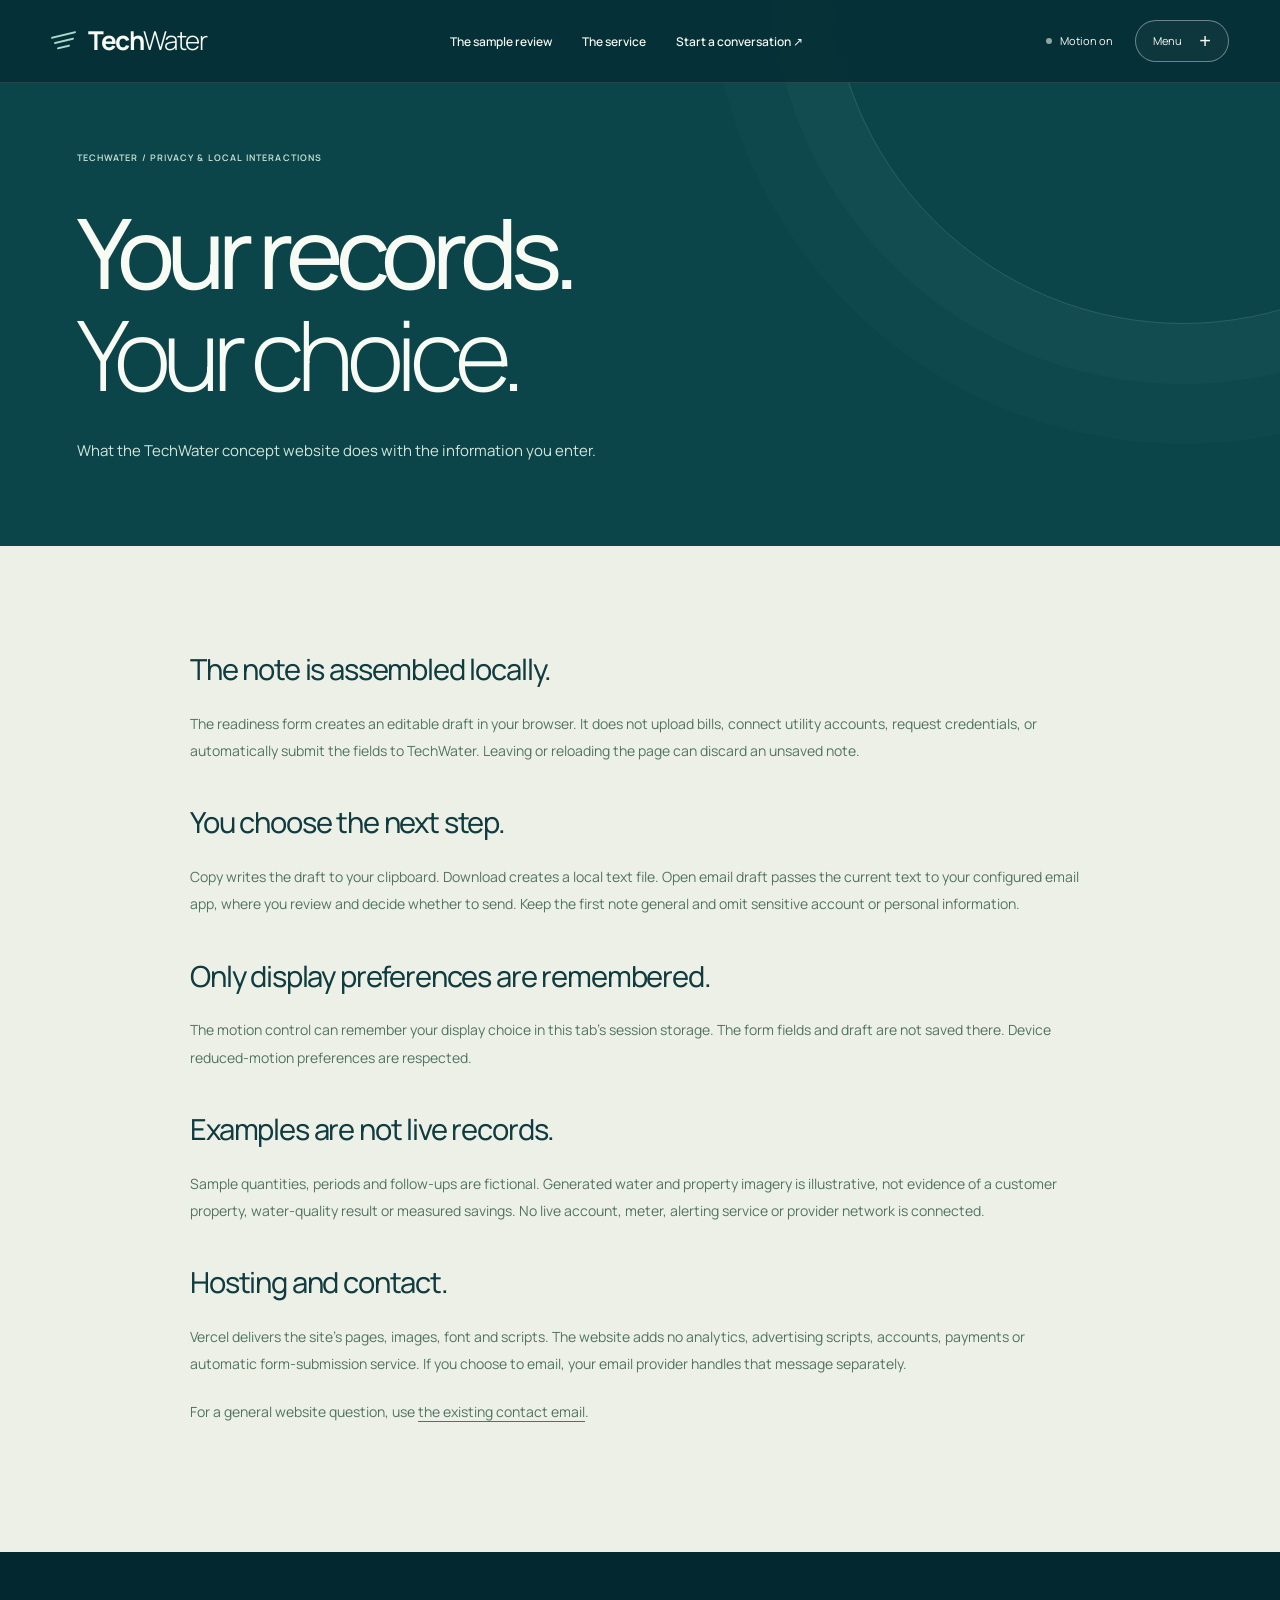
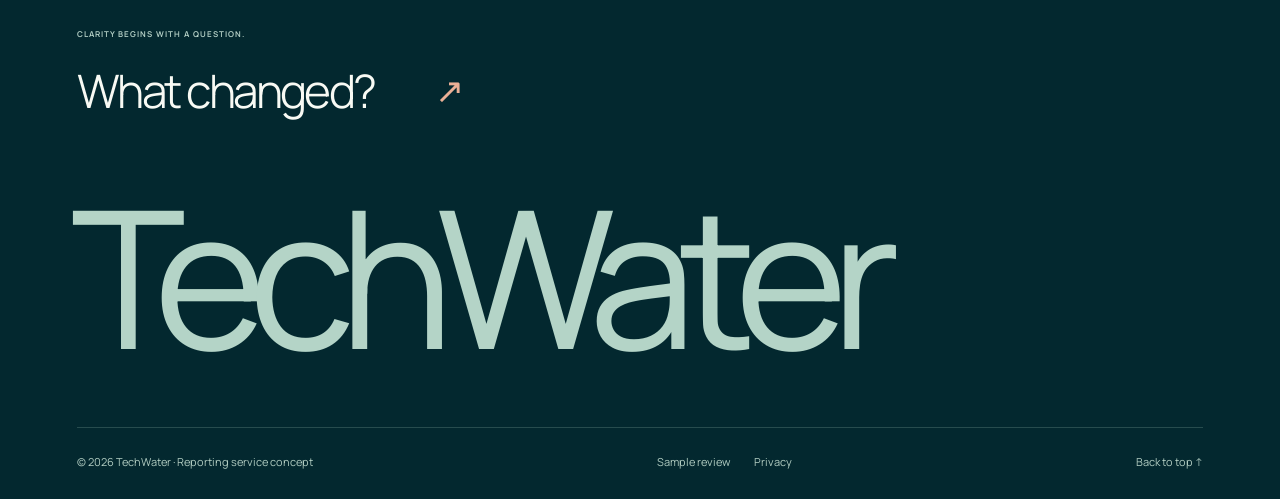
==== commit 00aca87c: "Remove repository links and personal studio promotion from the public website Keep navigation focuse" ====
--- a/privacy/index.html
+++ b/privacy/index.html
@@ -1 +1 @@
-<!doctype html><html lang="en" data-motion="off"><head><meta charset="utf-8"><meta name="viewport" content="width=device-width,initial-scale=1"><meta name="theme-color" content="#073a40"><title>Privacy and local drafts | TechWater</title><meta name="description" content="How TechWater handles local readiness drafts, display preferences, illustrative data and contact choices."><link rel="canonical" href="https://techwater.josephjilovec.com/privacy/"><meta property="og:type" content="website"><meta property="og:site_name" content="TechWater"><meta property="og:title" content="Privacy and local drafts | TechWater"><meta property="og:description" content="How TechWater handles local readiness drafts, display preferences, illustrative data and contact choices."><meta property="og:url" content="https://techwater.josephjilovec.com/privacy/"><meta property="og:image" content="https://techwater.josephjilovec.com/assets/water-horizon-1600.webp"><meta name="twitter:card" content="summary_large_image"><link rel="icon" href="/assets/favicon.svg" type="image/svg+xml"><link rel="preload" as="font" type="font/ttf" href="/assets/fonts/manrope-variable.ttf" crossorigin><link rel="stylesheet" href="/styles.css?v=report-spread-2"><script src="/site.js?v=report-spread-2" defer></script></head><body class="page-privacy"><a class="skip" href="#main">Skip to content</a><header class="site-header"><a class="brand" href="/" aria-label="TechWater home"><span class="water-mark" aria-hidden="true"><i></i><i></i><i></i></span><span>Tech<b>Water</b></span></a><nav class="desktop-nav" aria-label="Primary"><a href="/sample-review/">The sample review</a><a href="/#scope">The service</a><a href="/start/">Start a conversation ↗</a></nav><div class="header-controls"><button class="motion-toggle only-js" type="button" data-motion aria-pressed="false"><span class="motion-dot" aria-hidden="true"></span><span data-motion-label>Motion on</span></button><button class="menu-button only-js" type="button" data-menu aria-controls="water-menu" aria-expanded="false" aria-haspopup="dialog">Menu <span aria-hidden="true">+</span></button></div><div class="page-progress" aria-hidden="true"></div></header><dialog class="menu-dialog" id="water-menu" aria-labelledby="menu-title"><div class="menu-water" aria-hidden="true"><img class="" src="/assets/water-texture-1600.webp" srcset="/assets/water-texture-640.webp 640w, /assets/water-texture-1000.webp 1000w, /assets/water-texture-1600.webp 1600w" sizes="100vw" width="1600" height="900" alt="" loading="lazy" decoding="async"></div><div class="menu-inner"><div class="menu-top"><a class="brand" href="/"><span class="water-mark" aria-hidden="true"><i></i><i></i><i></i></span><span>Tech<b>Water</b></span></a><button class="close-button" type="button" data-close aria-label="Close menu">Close <span aria-hidden="true">×</span></button></div><p class="eyebrow" id="menu-title">A clearer view of water use</p><nav aria-label="Full site"><a href="/"><small>01</small><span>Water, in context.</span><b aria-hidden="true">↗</b></a><a href="/sample-review/"><small>02</small><span>The sample review.</span><b aria-hidden="true">↗</b></a><a href="/#scope"><small>03</small><span>The reporting service.</span><b aria-hidden="true">↗</b></a><a href="/start/"><small>04</small><span>Start with your records.</span><b aria-hidden="true">↗</b></a></nav><div class="menu-foot"><p>Bill-based reporting.<br>No new hardware required.</p><span>Service concept in development</span></div></div></dialog><main id="main"><section class="inner-hero"><p class="eyebrow">TechWater / Privacy & local interactions</p><h1>Your records.<br><em>Your choice.</em></h1><p>What the TechWater concept website does with the information you enter.</p></section><section class="privacy-section section"><article><h2>The note is assembled locally.</h2><p>The readiness form creates an editable draft in your browser. It does not upload bills, connect utility accounts, request credentials, or automatically submit the fields to TechWater. Leaving or reloading the page can discard an unsaved note.</p><h2>You choose the next step.</h2><p>Copy writes the draft to your clipboard. Download creates a local text file. Open email draft passes the current text to your configured email app, where you review and decide whether to send. Keep the first note general and omit sensitive account or personal information.</p><h2>Only display preferences are remembered.</h2><p>The motion control can remember your display choice in this tab’s session storage. The form fields and draft are not saved there. Device reduced-motion preferences are respected.</p><h2>Examples are not live records.</h2><p>Sample quantities, periods and follow-ups are fictional. Generated water and property imagery is illustrative, not evidence of a customer property, water-quality result or measured savings. No live account, meter, alerting service or provider network is connected.</p><h2>Hosting and contact.</h2><p>Vercel delivers the site’s pages, images, font and scripts. The website adds no analytics, advertising scripts, accounts, payments or automatic form-submission service. If you choose to email, your email provider handles that message separately.</p><p>For a general website question, use <a href="mailto:josephjilovec@pm.me?subject=TechWater%20website%20question">the existing contact email</a>.</p></article></section></main><footer class="site-footer"><div class="footer-heading"><p class="eyebrow">Clarity begins with a question.</p><a href="/start/">What changed?<span aria-hidden="true">↗</span></a></div><div class="footer-wordmark" aria-hidden="true">TechWater</div><div class="footer-bottom"><p>© 2026 TechWater · Reporting service concept</p><nav aria-label="Footer"><a href="/sample-review/">Sample review</a><a href="/privacy/">Privacy</a><a href="https://josephjilovec.com/portfolio" target="_blank" rel="noopener noreferrer">A Joseph Jilovec Venture ↗</a></nav><a href="#main">Back to top ↑</a></div><div class="jj-venture-nav" style="border-top:1px solid rgba(255,255,255,.10);padding:1rem 1.25rem 1.15rem;text-align:center;font-size:.78rem;letter-spacing:.045em"><a href="https://josephjilovec.com/portfolio" style="color:#28B8C0;text-decoration:none;font-weight:700">A Joseph Jilovec Venture</a><span aria-hidden="true" style="color:#28B8C0;margin:0 .65rem;opacity:.7">•</span><a href="https://josephjilovec.com/portfolio" style="color:#28B8C0;text-decoration:none;font-weight:800">Explore the Venture Studio →</a></div></footer></body></html>
+<!doctype html><html lang="en" data-motion="off"><head><meta charset="utf-8"><meta name="viewport" content="width=device-width,initial-scale=1"><meta name="theme-color" content="#073a40"><title>Privacy and local drafts | TechWater</title><meta name="description" content="How TechWater handles local readiness drafts, display preferences, illustrative data and contact choices."><link rel="canonical" href="https://techwater.josephjilovec.com/privacy/"><meta property="og:type" content="website"><meta property="og:site_name" content="TechWater"><meta property="og:title" content="Privacy and local drafts | TechWater"><meta property="og:description" content="How TechWater handles local readiness drafts, display preferences, illustrative data and contact choices."><meta property="og:url" content="https://techwater.josephjilovec.com/privacy/"><meta property="og:image" content="https://techwater.josephjilovec.com/assets/water-horizon-1600.webp"><meta name="twitter:card" content="summary_large_image"><link rel="icon" href="/assets/favicon.svg" type="image/svg+xml"><link rel="preload" as="font" type="font/ttf" href="/assets/fonts/manrope-variable.ttf" crossorigin><link rel="stylesheet" href="/styles.css?v=report-spread-2"><script src="/site.js?v=report-spread-2" defer></script></head><body class="page-privacy"><a class="skip" href="#main">Skip to content</a><header class="site-header"><a class="brand" href="/" aria-label="TechWater home"><span class="water-mark" aria-hidden="true"><i></i><i></i><i></i></span><span>Tech<b>Water</b></span></a><nav class="desktop-nav" aria-label="Primary"><a href="/sample-review/">The sample review</a><a href="/#scope">The service</a><a href="/start/">Start a conversation ↗</a></nav><div class="header-controls"><button class="motion-toggle only-js" type="button" data-motion aria-pressed="false"><span class="motion-dot" aria-hidden="true"></span><span data-motion-label>Motion on</span></button><button class="menu-button only-js" type="button" data-menu aria-controls="water-menu" aria-expanded="false" aria-haspopup="dialog">Menu <span aria-hidden="true">+</span></button></div><div class="page-progress" aria-hidden="true"></div></header><dialog class="menu-dialog" id="water-menu" aria-labelledby="menu-title"><div class="menu-water" aria-hidden="true"><img class="" src="/assets/water-texture-1600.webp" srcset="/assets/water-texture-640.webp 640w, /assets/water-texture-1000.webp 1000w, /assets/water-texture-1600.webp 1600w" sizes="100vw" width="1600" height="900" alt="" loading="lazy" decoding="async"></div><div class="menu-inner"><div class="menu-top"><a class="brand" href="/"><span class="water-mark" aria-hidden="true"><i></i><i></i><i></i></span><span>Tech<b>Water</b></span></a><button class="close-button" type="button" data-close aria-label="Close menu">Close <span aria-hidden="true">×</span></button></div><p class="eyebrow" id="menu-title">A clearer view of water use</p><nav aria-label="Full site"><a href="/"><small>01</small><span>Water, in context.</span><b aria-hidden="true">↗</b></a><a href="/sample-review/"><small>02</small><span>The sample review.</span><b aria-hidden="true">↗</b></a><a href="/#scope"><small>03</small><span>The reporting service.</span><b aria-hidden="true">↗</b></a><a href="/start/"><small>04</small><span>Start with your records.</span><b aria-hidden="true">↗</b></a></nav><div class="menu-foot"><p>Bill-based reporting.<br>No new hardware required.</p><span>Service concept in development</span></div></div></dialog><main id="main"><section class="inner-hero"><p class="eyebrow">TechWater / Privacy & local interactions</p><h1>Your records.<br><em>Your choice.</em></h1><p>What the TechWater concept website does with the information you enter.</p></section><section class="privacy-section section"><article><h2>The note is assembled locally.</h2><p>The readiness form creates an editable draft in your browser. It does not upload bills, connect utility accounts, request credentials, or automatically submit the fields to TechWater. Leaving or reloading the page can discard an unsaved note.</p><h2>You choose the next step.</h2><p>Copy writes the draft to your clipboard. Download creates a local text file. Open email draft passes the current text to your configured email app, where you review and decide whether to send. Keep the first note general and omit sensitive account or personal information.</p><h2>Only display preferences are remembered.</h2><p>The motion control can remember your display choice in this tab’s session storage. The form fields and draft are not saved there. Device reduced-motion preferences are respected.</p><h2>Examples are not live records.</h2><p>Sample quantities, periods and follow-ups are fictional. Generated water and property imagery is illustrative, not evidence of a customer property, water-quality result or measured savings. No live account, meter, alerting service or provider network is connected.</p><h2>Hosting and contact.</h2><p>Vercel delivers the site’s pages, images, font and scripts. The website adds no analytics, advertising scripts, accounts, payments or automatic form-submission service. If you choose to email, your email provider handles that message separately.</p><p>For a general website question, use <a href="mailto:josephjilovec@pm.me?subject=TechWater%20website%20question">the existing contact email</a>.</p></article></section></main><footer class="site-footer"><div class="footer-heading"><p class="eyebrow">Clarity begins with a question.</p><a href="/start/">What changed?<span aria-hidden="true">↗</span></a></div><div class="footer-wordmark" aria-hidden="true">TechWater</div><div class="footer-bottom"><p>© 2026 TechWater · Reporting service concept</p><nav aria-label="Footer"><a href="/sample-review/">Sample review</a><a href="/privacy/">Privacy</a></nav><a href="#main">Back to top ↑</a></div></footer></body></html>
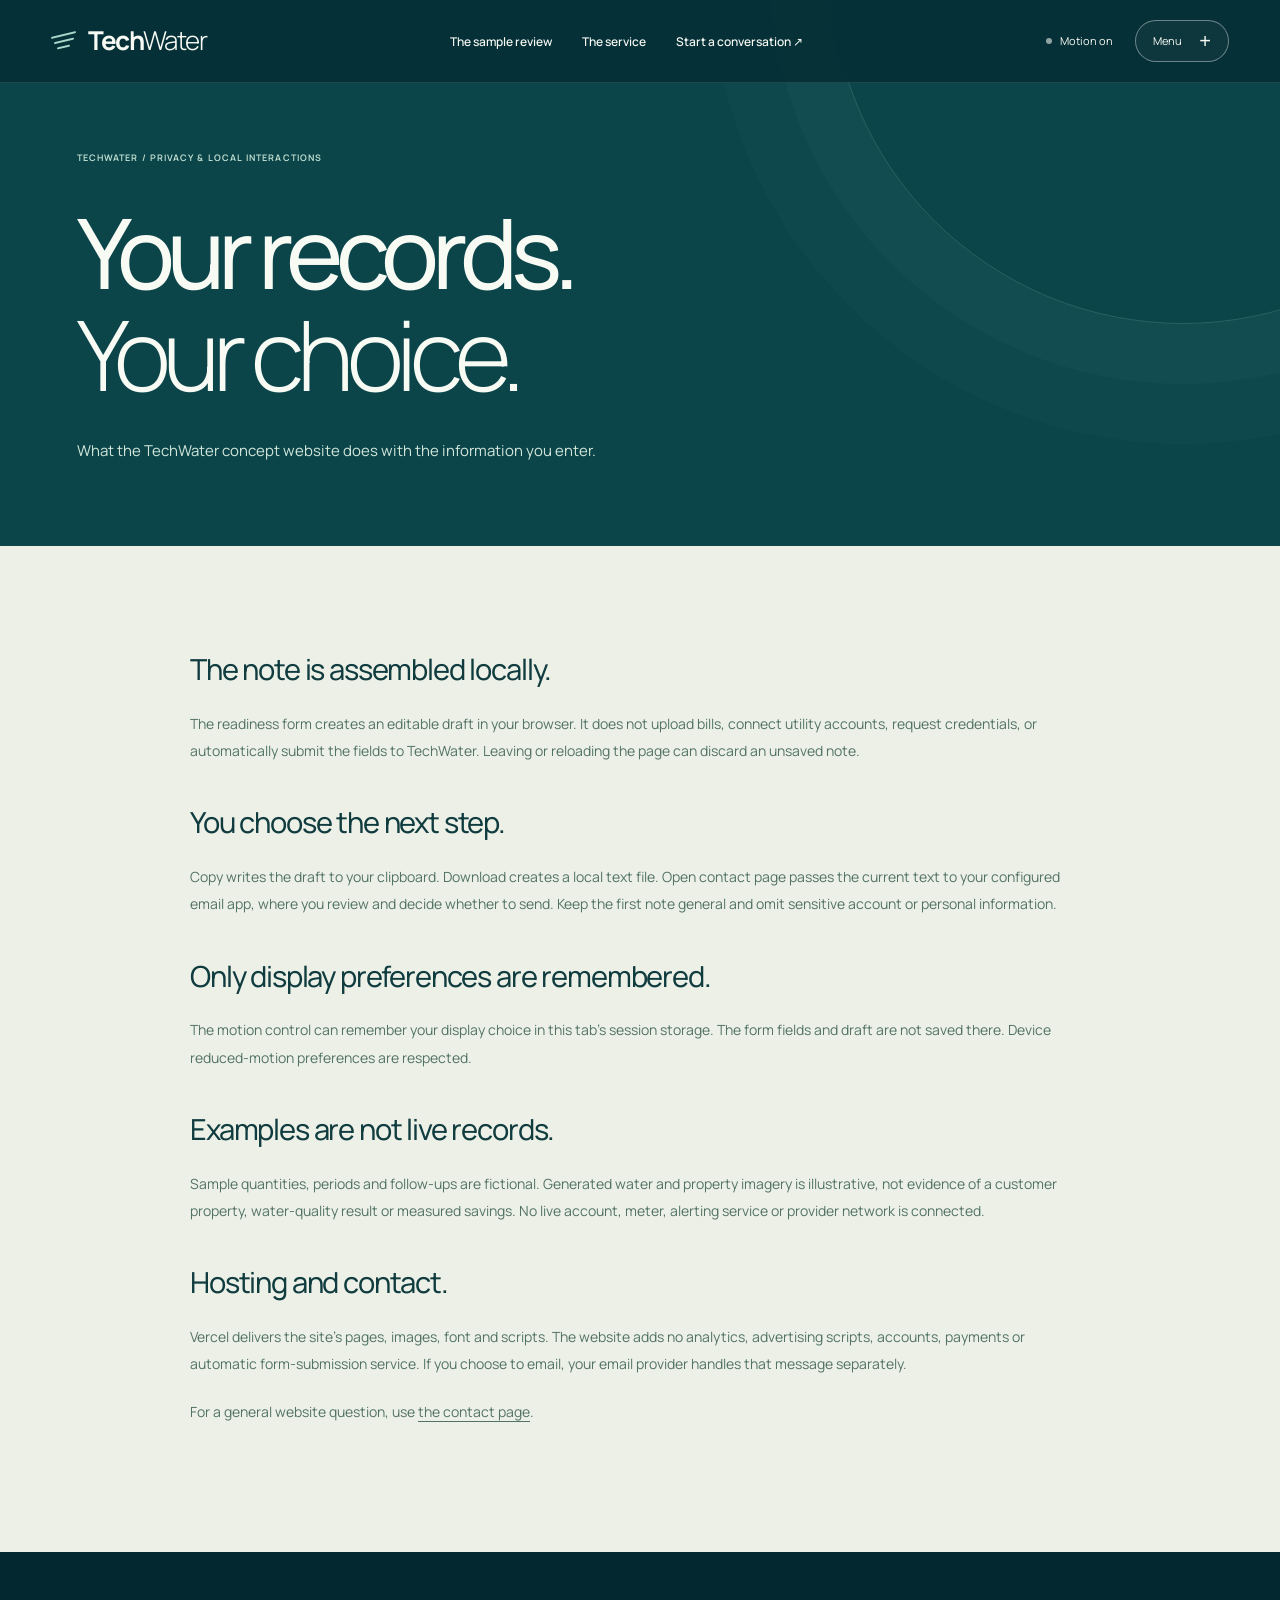
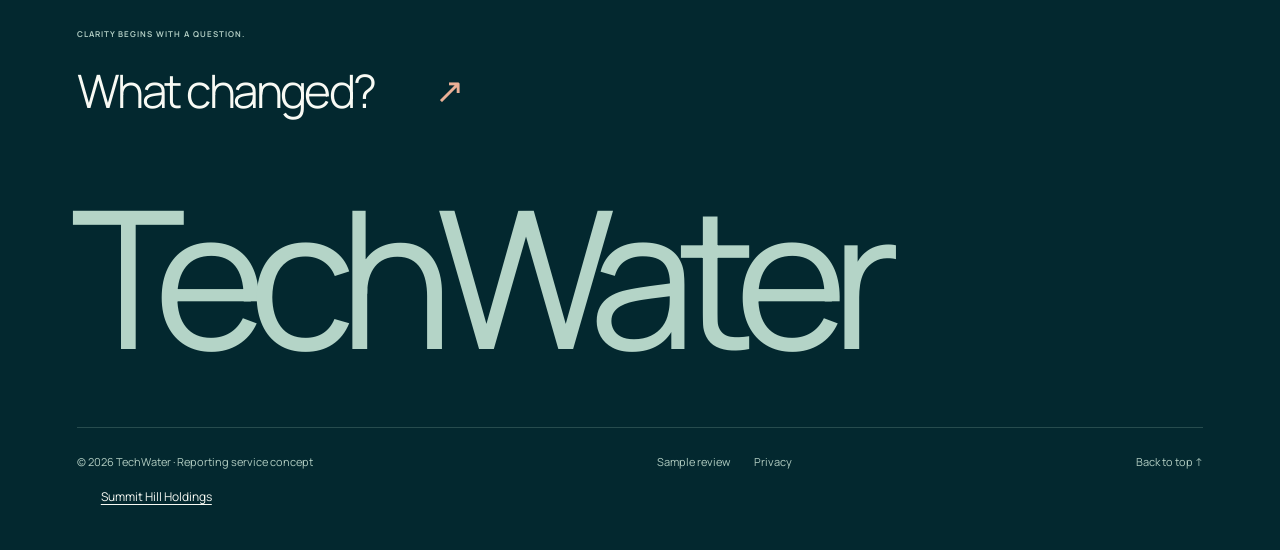
==== commit fa01712a: "Migrate branding and domain configuration to Summit Hill Holdings" ====
--- a/privacy/index.html
+++ b/privacy/index.html
@@ -1 +1 @@
-<!doctype html><html lang="en" data-motion="off"><head><meta charset="utf-8"><meta name="viewport" content="width=device-width,initial-scale=1"><meta name="theme-color" content="#073a40"><title>Privacy and local drafts | TechWater</title><meta name="description" content="How TechWater handles local readiness drafts, display preferences, illustrative data and contact choices."><link rel="canonical" href="https://techwater.josephjilovec.com/privacy/"><meta property="og:type" content="website"><meta property="og:site_name" content="TechWater"><meta property="og:title" content="Privacy and local drafts | TechWater"><meta property="og:description" content="How TechWater handles local readiness drafts, display preferences, illustrative data and contact choices."><meta property="og:url" content="https://techwater.josephjilovec.com/privacy/"><meta property="og:image" content="https://techwater.josephjilovec.com/assets/water-horizon-1600.webp"><meta name="twitter:card" content="summary_large_image"><link rel="icon" href="/assets/favicon.svg" type="image/svg+xml"><link rel="preload" as="font" type="font/ttf" href="/assets/fonts/manrope-variable.ttf" crossorigin><link rel="stylesheet" href="/styles.css?v=report-spread-2"><script src="/site.js?v=report-spread-2" defer></script></head><body class="page-privacy"><a class="skip" href="#main">Skip to content</a><header class="site-header"><a class="brand" href="/" aria-label="TechWater home"><span class="water-mark" aria-hidden="true"><i></i><i></i><i></i></span><span>Tech<b>Water</b></span></a><nav class="desktop-nav" aria-label="Primary"><a href="/sample-review/">The sample review</a><a href="/#scope">The service</a><a href="/start/">Start a conversation ↗</a></nav><div class="header-controls"><button class="motion-toggle only-js" type="button" data-motion aria-pressed="false"><span class="motion-dot" aria-hidden="true"></span><span data-motion-label>Motion on</span></button><button class="menu-button only-js" type="button" data-menu aria-controls="water-menu" aria-expanded="false" aria-haspopup="dialog">Menu <span aria-hidden="true">+</span></button></div><div class="page-progress" aria-hidden="true"></div></header><dialog class="menu-dialog" id="water-menu" aria-labelledby="menu-title"><div class="menu-water" aria-hidden="true"><img class="" src="/assets/water-texture-1600.webp" srcset="/assets/water-texture-640.webp 640w, /assets/water-texture-1000.webp 1000w, /assets/water-texture-1600.webp 1600w" sizes="100vw" width="1600" height="900" alt="" loading="lazy" decoding="async"></div><div class="menu-inner"><div class="menu-top"><a class="brand" href="/"><span class="water-mark" aria-hidden="true"><i></i><i></i><i></i></span><span>Tech<b>Water</b></span></a><button class="close-button" type="button" data-close aria-label="Close menu">Close <span aria-hidden="true">×</span></button></div><p class="eyebrow" id="menu-title">A clearer view of water use</p><nav aria-label="Full site"><a href="/"><small>01</small><span>Water, in context.</span><b aria-hidden="true">↗</b></a><a href="/sample-review/"><small>02</small><span>The sample review.</span><b aria-hidden="true">↗</b></a><a href="/#scope"><small>03</small><span>The reporting service.</span><b aria-hidden="true">↗</b></a><a href="/start/"><small>04</small><span>Start with your records.</span><b aria-hidden="true">↗</b></a></nav><div class="menu-foot"><p>Bill-based reporting.<br>No new hardware required.</p><span>Service concept in development</span></div></div></dialog><main id="main"><section class="inner-hero"><p class="eyebrow">TechWater / Privacy & local interactions</p><h1>Your records.<br><em>Your choice.</em></h1><p>What the TechWater concept website does with the information you enter.</p></section><section class="privacy-section section"><article><h2>The note is assembled locally.</h2><p>The readiness form creates an editable draft in your browser. It does not upload bills, connect utility accounts, request credentials, or automatically submit the fields to TechWater. Leaving or reloading the page can discard an unsaved note.</p><h2>You choose the next step.</h2><p>Copy writes the draft to your clipboard. Download creates a local text file. Open email draft passes the current text to your configured email app, where you review and decide whether to send. Keep the first note general and omit sensitive account or personal information.</p><h2>Only display preferences are remembered.</h2><p>The motion control can remember your display choice in this tab’s session storage. The form fields and draft are not saved there. Device reduced-motion preferences are respected.</p><h2>Examples are not live records.</h2><p>Sample quantities, periods and follow-ups are fictional. Generated water and property imagery is illustrative, not evidence of a customer property, water-quality result or measured savings. No live account, meter, alerting service or provider network is connected.</p><h2>Hosting and contact.</h2><p>Vercel delivers the site’s pages, images, font and scripts. The website adds no analytics, advertising scripts, accounts, payments or automatic form-submission service. If you choose to email, your email provider handles that message separately.</p><p>For a general website question, use <a href="mailto:josephjilovec@pm.me?subject=TechWater%20website%20question">the existing contact email</a>.</p></article></section></main><footer class="site-footer"><div class="footer-heading"><p class="eyebrow">Clarity begins with a question.</p><a href="/start/">What changed?<span aria-hidden="true">↗</span></a></div><div class="footer-wordmark" aria-hidden="true">TechWater</div><div class="footer-bottom"><p>© 2026 TechWater · Reporting service concept</p><nav aria-label="Footer"><a href="/sample-review/">Sample review</a><a href="/privacy/">Privacy</a></nav><a href="#main">Back to top ↑</a></div></footer></body></html>
+<!doctype html><html lang="en" data-motion="off"><head><meta charset="utf-8"><meta name="viewport" content="width=device-width,initial-scale=1"><meta name="theme-color" content="#073a40"><title>Privacy and local drafts | TechWater</title><meta name="description" content="How TechWater handles local readiness drafts, display preferences, illustrative data and contact choices."><link rel="canonical" href="https://techwater.summithillholdings.com/privacy/"><meta property="og:type" content="website"><meta property="og:site_name" content="TechWater"><meta property="og:title" content="Privacy and local drafts | TechWater"><meta property="og:description" content="How TechWater handles local readiness drafts, display preferences, illustrative data and contact choices."><meta property="og:url" content="https://techwater.summithillholdings.com/privacy/"><meta property="og:image" content="https://techwater.summithillholdings.com/assets/water-horizon-1600.webp"><meta name="twitter:card" content="summary_large_image"><link rel="icon" href="/assets/favicon.svg" type="image/svg+xml"><link rel="preload" as="font" type="font/ttf" href="/assets/fonts/manrope-variable.ttf" crossorigin><link rel="stylesheet" href="/styles.css?v=report-spread-2"><script src="/site.js?v=report-spread-2" defer></script></head><body class="page-privacy"><a class="skip" href="#main">Skip to content</a><header class="site-header"><a class="brand" href="/" aria-label="TechWater home"><span class="water-mark" aria-hidden="true"><i></i><i></i><i></i></span><span>Tech<b>Water</b></span></a><nav class="desktop-nav" aria-label="Primary"><a href="/sample-review/">The sample review</a><a href="/#scope">The service</a><a href="/start/">Start a conversation ↗</a></nav><div class="header-controls"><button class="motion-toggle only-js" type="button" data-motion aria-pressed="false"><span class="motion-dot" aria-hidden="true"></span><span data-motion-label>Motion on</span></button><button class="menu-button only-js" type="button" data-menu aria-controls="water-menu" aria-expanded="false" aria-haspopup="dialog">Menu <span aria-hidden="true">+</span></button></div><div class="page-progress" aria-hidden="true"></div></header><dialog class="menu-dialog" id="water-menu" aria-labelledby="menu-title"><div class="menu-water" aria-hidden="true"><img class="" src="/assets/water-texture-1600.webp" srcset="/assets/water-texture-640.webp 640w, /assets/water-texture-1000.webp 1000w, /assets/water-texture-1600.webp 1600w" sizes="100vw" width="1600" height="900" alt="" loading="lazy" decoding="async"></div><div class="menu-inner"><div class="menu-top"><a class="brand" href="/"><span class="water-mark" aria-hidden="true"><i></i><i></i><i></i></span><span>Tech<b>Water</b></span></a><button class="close-button" type="button" data-close aria-label="Close menu">Close <span aria-hidden="true">×</span></button></div><p class="eyebrow" id="menu-title">A clearer view of water use</p><nav aria-label="Full site"><a href="/"><small>01</small><span>Water, in context.</span><b aria-hidden="true">↗</b></a><a href="/sample-review/"><small>02</small><span>The sample review.</span><b aria-hidden="true">↗</b></a><a href="/#scope"><small>03</small><span>The reporting service.</span><b aria-hidden="true">↗</b></a><a href="/start/"><small>04</small><span>Start with your records.</span><b aria-hidden="true">↗</b></a></nav><div class="menu-foot"><p>Bill-based reporting.<br>No new hardware required.</p><span>Service concept in development</span></div></div></dialog><main id="main"><section class="inner-hero"><p class="eyebrow">TechWater / Privacy & local interactions</p><h1>Your records.<br><em>Your choice.</em></h1><p>What the TechWater concept website does with the information you enter.</p></section><section class="privacy-section section"><article><h2>The note is assembled locally.</h2><p>The readiness form creates an editable draft in your browser. It does not upload bills, connect utility accounts, request credentials, or automatically submit the fields to TechWater. Leaving or reloading the page can discard an unsaved note.</p><h2>You choose the next step.</h2><p>Copy writes the draft to your clipboard. Download creates a local text file. Open contact page passes the current text to your configured email app, where you review and decide whether to send. Keep the first note general and omit sensitive account or personal information.</p><h2>Only display preferences are remembered.</h2><p>The motion control can remember your display choice in this tab’s session storage. The form fields and draft are not saved there. Device reduced-motion preferences are respected.</p><h2>Examples are not live records.</h2><p>Sample quantities, periods and follow-ups are fictional. Generated water and property imagery is illustrative, not evidence of a customer property, water-quality result or measured savings. No live account, meter, alerting service or provider network is connected.</p><h2>Hosting and contact.</h2><p>Vercel delivers the site’s pages, images, font and scripts. The website adds no analytics, advertising scripts, accounts, payments or automatic form-submission service. If you choose to email, your email provider handles that message separately.</p><p>For a general website question, use <a href="https://summithillholdings.com/contact?venture=techwater">the contact page</a>.</p></article></section></main><footer class="site-footer"><div class="footer-heading"><p class="eyebrow">Clarity begins with a question.</p><a href="/start/">What changed?<span aria-hidden="true">↗</span></a></div><div class="footer-wordmark" aria-hidden="true">TechWater</div><div class="footer-bottom"><p>© 2026 TechWater · Reporting service concept</p><nav aria-label="Footer"><a href="/sample-review/">Sample review</a><a href="/privacy/">Privacy</a></nav><a href="#main">Back to top ↑</a></div><p class="holding-company-link" style="margin:0;padding:16px 24px;font-size:12px;line-height:1.6"><a href="https://summithillholdings.com/" style="color:inherit;text-decoration:underline;text-underline-offset:3px">Summit Hill Holdings</a></p></footer></body></html>
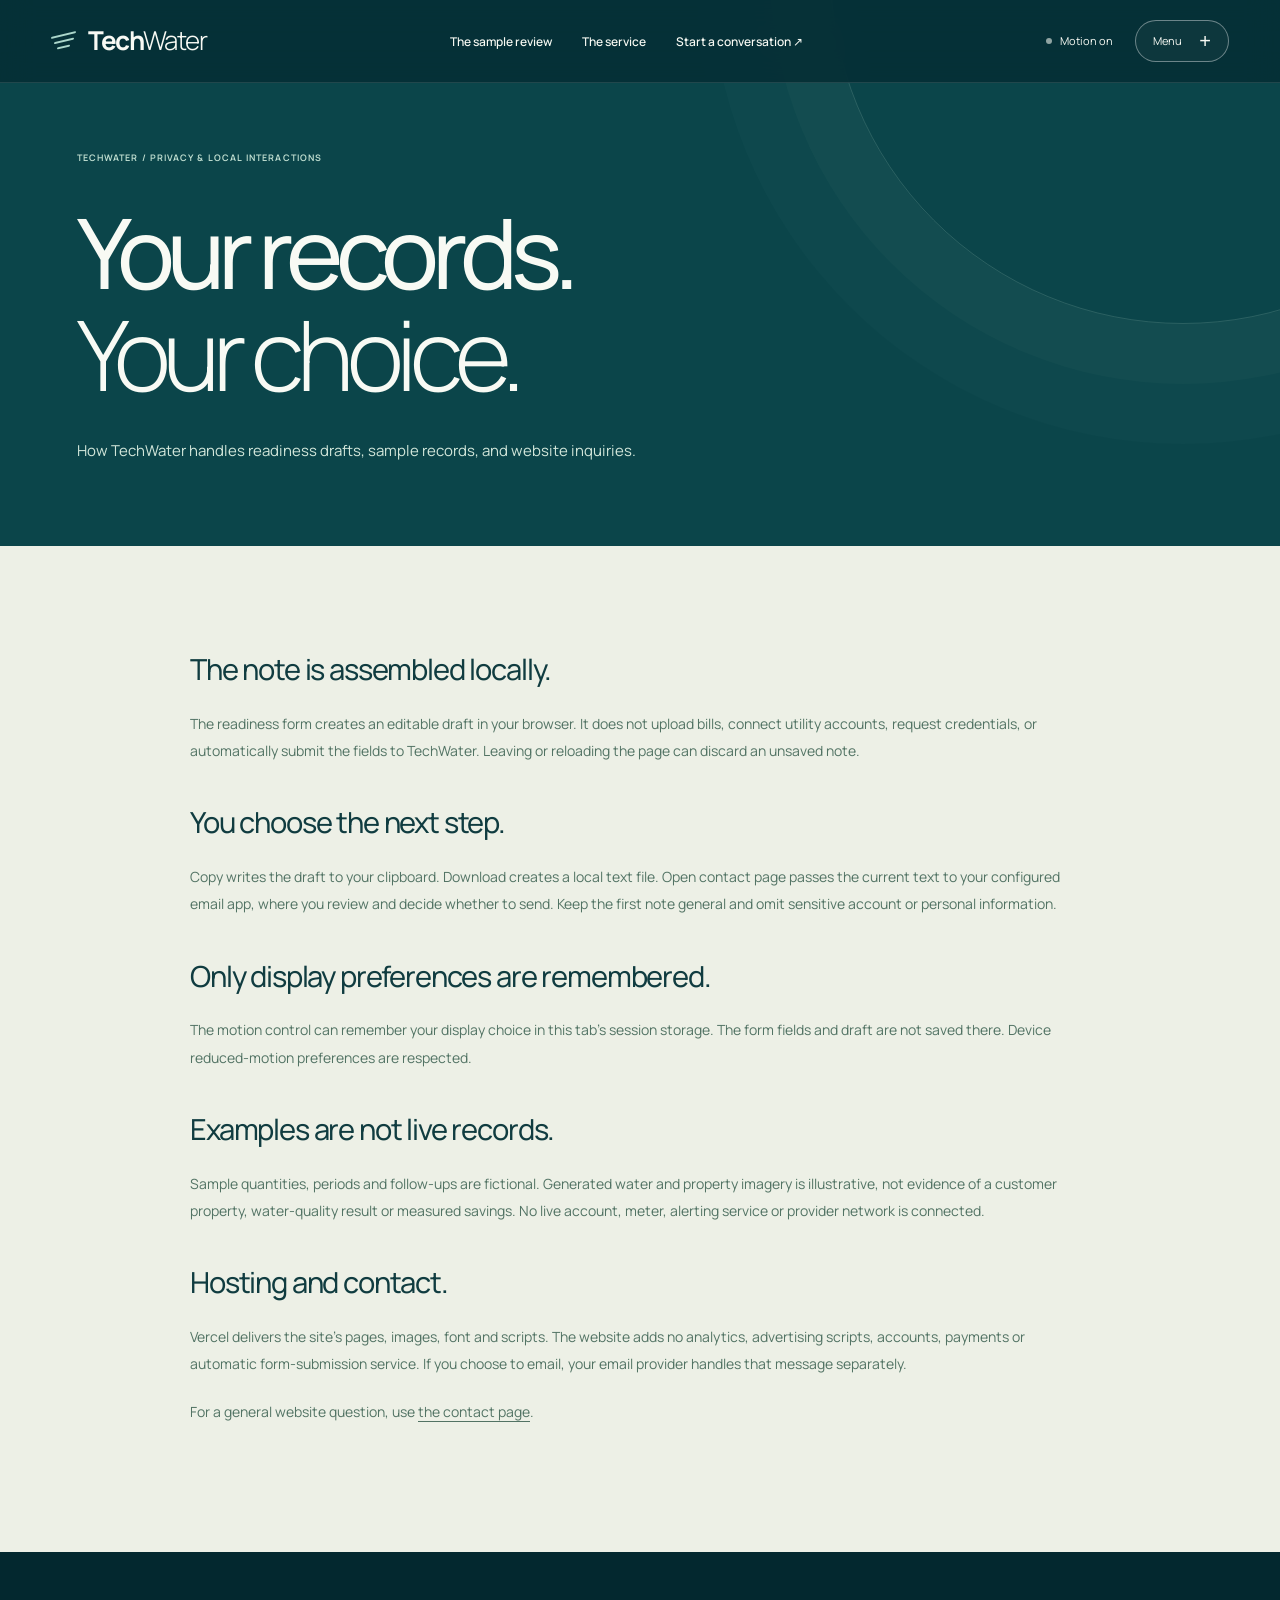
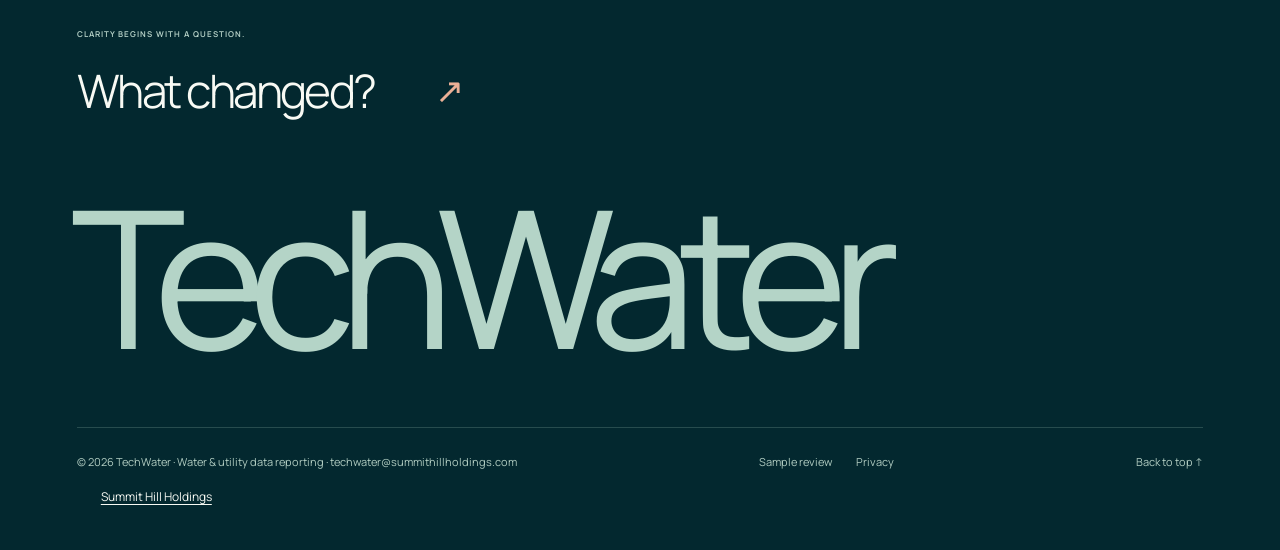
==== commit aef58be2: "chore: remove concept-in-development banner and route contact to techwater@summithillholdings.com" ====
--- a/privacy/index.html
+++ b/privacy/index.html
@@ -1 +1 @@
-<!doctype html><html lang="en" data-motion="off"><head><meta charset="utf-8"><meta name="viewport" content="width=device-width,initial-scale=1"><meta name="theme-color" content="#073a40"><title>Privacy and local drafts | TechWater</title><meta name="description" content="How TechWater handles local readiness drafts, display preferences, illustrative data and contact choices."><link rel="canonical" href="https://techwater.summithillholdings.com/privacy/"><meta property="og:type" content="website"><meta property="og:site_name" content="TechWater"><meta property="og:title" content="Privacy and local drafts | TechWater"><meta property="og:description" content="How TechWater handles local readiness drafts, display preferences, illustrative data and contact choices."><meta property="og:url" content="https://techwater.summithillholdings.com/privacy/"><meta property="og:image" content="https://techwater.summithillholdings.com/assets/water-horizon-1600.webp"><meta name="twitter:card" content="summary_large_image"><link rel="icon" href="/assets/favicon.svg" type="image/svg+xml"><link rel="preload" as="font" type="font/ttf" href="/assets/fonts/manrope-variable.ttf" crossorigin><link rel="stylesheet" href="/styles.css?v=report-spread-2"><script src="/site.js?v=report-spread-2" defer></script></head><body class="page-privacy"><a class="skip" href="#main">Skip to content</a><header class="site-header"><a class="brand" href="/" aria-label="TechWater home"><span class="water-mark" aria-hidden="true"><i></i><i></i><i></i></span><span>Tech<b>Water</b></span></a><nav class="desktop-nav" aria-label="Primary"><a href="/sample-review/">The sample review</a><a href="/#scope">The service</a><a href="/start/">Start a conversation ↗</a></nav><div class="header-controls"><button class="motion-toggle only-js" type="button" data-motion aria-pressed="false"><span class="motion-dot" aria-hidden="true"></span><span data-motion-label>Motion on</span></button><button class="menu-button only-js" type="button" data-menu aria-controls="water-menu" aria-expanded="false" aria-haspopup="dialog">Menu <span aria-hidden="true">+</span></button></div><div class="page-progress" aria-hidden="true"></div></header><dialog class="menu-dialog" id="water-menu" aria-labelledby="menu-title"><div class="menu-water" aria-hidden="true"><img class="" src="/assets/water-texture-1600.webp" srcset="/assets/water-texture-640.webp 640w, /assets/water-texture-1000.webp 1000w, /assets/water-texture-1600.webp 1600w" sizes="100vw" width="1600" height="900" alt="" loading="lazy" decoding="async"></div><div class="menu-inner"><div class="menu-top"><a class="brand" href="/"><span class="water-mark" aria-hidden="true"><i></i><i></i><i></i></span><span>Tech<b>Water</b></span></a><button class="close-button" type="button" data-close aria-label="Close menu">Close <span aria-hidden="true">×</span></button></div><p class="eyebrow" id="menu-title">A clearer view of water use</p><nav aria-label="Full site"><a href="/"><small>01</small><span>Water, in context.</span><b aria-hidden="true">↗</b></a><a href="/sample-review/"><small>02</small><span>The sample review.</span><b aria-hidden="true">↗</b></a><a href="/#scope"><small>03</small><span>The reporting service.</span><b aria-hidden="true">↗</b></a><a href="/start/"><small>04</small><span>Start with your records.</span><b aria-hidden="true">↗</b></a></nav><div class="menu-foot"><p>Bill-based reporting.<br>No new hardware required.</p><span>Service concept in development</span></div></div></dialog><main id="main"><section class="inner-hero"><p class="eyebrow">TechWater / Privacy & local interactions</p><h1>Your records.<br><em>Your choice.</em></h1><p>What the TechWater concept website does with the information you enter.</p></section><section class="privacy-section section"><article><h2>The note is assembled locally.</h2><p>The readiness form creates an editable draft in your browser. It does not upload bills, connect utility accounts, request credentials, or automatically submit the fields to TechWater. Leaving or reloading the page can discard an unsaved note.</p><h2>You choose the next step.</h2><p>Copy writes the draft to your clipboard. Download creates a local text file. Open contact page passes the current text to your configured email app, where you review and decide whether to send. Keep the first note general and omit sensitive account or personal information.</p><h2>Only display preferences are remembered.</h2><p>The motion control can remember your display choice in this tab’s session storage. The form fields and draft are not saved there. Device reduced-motion preferences are respected.</p><h2>Examples are not live records.</h2><p>Sample quantities, periods and follow-ups are fictional. Generated water and property imagery is illustrative, not evidence of a customer property, water-quality result or measured savings. No live account, meter, alerting service or provider network is connected.</p><h2>Hosting and contact.</h2><p>Vercel delivers the site’s pages, images, font and scripts. The website adds no analytics, advertising scripts, accounts, payments or automatic form-submission service. If you choose to email, your email provider handles that message separately.</p><p>For a general website question, use <a href="https://summithillholdings.com/contact?venture=techwater">the contact page</a>.</p></article></section></main><footer class="site-footer"><div class="footer-heading"><p class="eyebrow">Clarity begins with a question.</p><a href="/start/">What changed?<span aria-hidden="true">↗</span></a></div><div class="footer-wordmark" aria-hidden="true">TechWater</div><div class="footer-bottom"><p>© 2026 TechWater · Reporting service concept</p><nav aria-label="Footer"><a href="/sample-review/">Sample review</a><a href="/privacy/">Privacy</a></nav><a href="#main">Back to top ↑</a></div><p class="holding-company-link" style="margin:0;padding:16px 24px;font-size:12px;line-height:1.6"><a href="https://summithillholdings.com/" style="color:inherit;text-decoration:underline;text-underline-offset:3px">Summit Hill Holdings</a></p></footer></body></html>
+<!doctype html><html lang="en" data-motion="off"><head><meta charset="utf-8"><meta name="viewport" content="width=device-width,initial-scale=1"><meta name="theme-color" content="#073a40"><title>Privacy and local drafts | TechWater</title><meta name="description" content="How TechWater handles local readiness drafts, display preferences, illustrative data and contact choices."><link rel="canonical" href="https://techwater.summithillholdings.com/privacy/"><meta property="og:type" content="website"><meta property="og:site_name" content="TechWater"><meta property="og:title" content="Privacy and local drafts | TechWater"><meta property="og:description" content="How TechWater handles local readiness drafts, display preferences, illustrative data and contact choices."><meta property="og:url" content="https://techwater.summithillholdings.com/privacy/"><meta property="og:image" content="https://techwater.summithillholdings.com/assets/water-horizon-1600.webp"><meta name="twitter:card" content="summary_large_image"><link rel="icon" href="/assets/favicon.svg" type="image/svg+xml"><link rel="preload" as="font" type="font/ttf" href="/assets/fonts/manrope-variable.ttf" crossorigin><link rel="stylesheet" href="/styles.css?v=report-spread-2"><script src="/site.js?v=report-spread-2" defer></script></head><body class="page-privacy"><a class="skip" href="#main">Skip to content</a><header class="site-header"><a class="brand" href="/" aria-label="TechWater home"><span class="water-mark" aria-hidden="true"><i></i><i></i><i></i></span><span>Tech<b>Water</b></span></a><nav class="desktop-nav" aria-label="Primary"><a href="/sample-review/">The sample review</a><a href="/#scope">The service</a><a href="/start/">Start a conversation ↗</a></nav><div class="header-controls"><button class="motion-toggle only-js" type="button" data-motion aria-pressed="false"><span class="motion-dot" aria-hidden="true"></span><span data-motion-label>Motion on</span></button><button class="menu-button only-js" type="button" data-menu aria-controls="water-menu" aria-expanded="false" aria-haspopup="dialog">Menu <span aria-hidden="true">+</span></button></div><div class="page-progress" aria-hidden="true"></div></header><dialog class="menu-dialog" id="water-menu" aria-labelledby="menu-title"><div class="menu-water" aria-hidden="true"><img class="" src="/assets/water-texture-1600.webp" srcset="/assets/water-texture-640.webp 640w, /assets/water-texture-1000.webp 1000w, /assets/water-texture-1600.webp 1600w" sizes="100vw" width="1600" height="900" alt="" loading="lazy" decoding="async"></div><div class="menu-inner"><div class="menu-top"><a class="brand" href="/"><span class="water-mark" aria-hidden="true"><i></i><i></i><i></i></span><span>Tech<b>Water</b></span></a><button class="close-button" type="button" data-close aria-label="Close menu">Close <span aria-hidden="true">×</span></button></div><p class="eyebrow" id="menu-title">A clearer view of water use</p><nav aria-label="Full site"><a href="/"><small>01</small><span>Water, in context.</span><b aria-hidden="true">↗</b></a><a href="/sample-review/"><small>02</small><span>The sample review.</span><b aria-hidden="true">↗</b></a><a href="/#scope"><small>03</small><span>The reporting service.</span><b aria-hidden="true">↗</b></a><a href="/start/"><small>04</small><span>Start with your records.</span><b aria-hidden="true">↗</b></a></nav><div class="menu-foot"><p>Bill-based reporting.<br>No new hardware required.</p><span>Fixed-scope reporting pilots</span></div></div></dialog><main id="main"><section class="inner-hero"><p class="eyebrow">TechWater / Privacy & local interactions</p><h1>Your records.<br><em>Your choice.</em></h1><p>How TechWater handles readiness drafts, sample records, and website inquiries.</p></section><section class="privacy-section section"><article><h2>The note is assembled locally.</h2><p>The readiness form creates an editable draft in your browser. It does not upload bills, connect utility accounts, request credentials, or automatically submit the fields to TechWater. Leaving or reloading the page can discard an unsaved note.</p><h2>You choose the next step.</h2><p>Copy writes the draft to your clipboard. Download creates a local text file. Open contact page passes the current text to your configured email app, where you review and decide whether to send. Keep the first note general and omit sensitive account or personal information.</p><h2>Only display preferences are remembered.</h2><p>The motion control can remember your display choice in this tab’s session storage. The form fields and draft are not saved there. Device reduced-motion preferences are respected.</p><h2>Examples are not live records.</h2><p>Sample quantities, periods and follow-ups are fictional. Generated water and property imagery is illustrative, not evidence of a customer property, water-quality result or measured savings. No live account, meter, alerting service or provider network is connected.</p><h2>Hosting and contact.</h2><p>Vercel delivers the site’s pages, images, font and scripts. The website adds no analytics, advertising scripts, accounts, payments or automatic form-submission service. If you choose to email, your email provider handles that message separately.</p><p>For a general website question, use <a href="https://summithillholdings.com/contact?venture=techwater">the contact page</a>.</p></article></section></main><footer class="site-footer"><div class="footer-heading"><p class="eyebrow">Clarity begins with a question.</p><a href="/start/">What changed?<span aria-hidden="true">↗</span></a></div><div class="footer-wordmark" aria-hidden="true">TechWater</div><div class="footer-bottom"><p>© 2026 TechWater · Water &amp; utility data reporting · <a href="mailto:techwater@summithillholdings.com">techwater@summithillholdings.com</a></p><nav aria-label="Footer"><a href="/sample-review/">Sample review</a><a href="/privacy/">Privacy</a></nav><a href="#main">Back to top ↑</a></div><p class="holding-company-link" style="margin:0;padding:16px 24px;font-size:12px;line-height:1.6"><a href="https://summithillholdings.com/" style="color:inherit;text-decoration:underline;text-underline-offset:3px">Summit Hill Holdings</a></p></footer></body></html>
